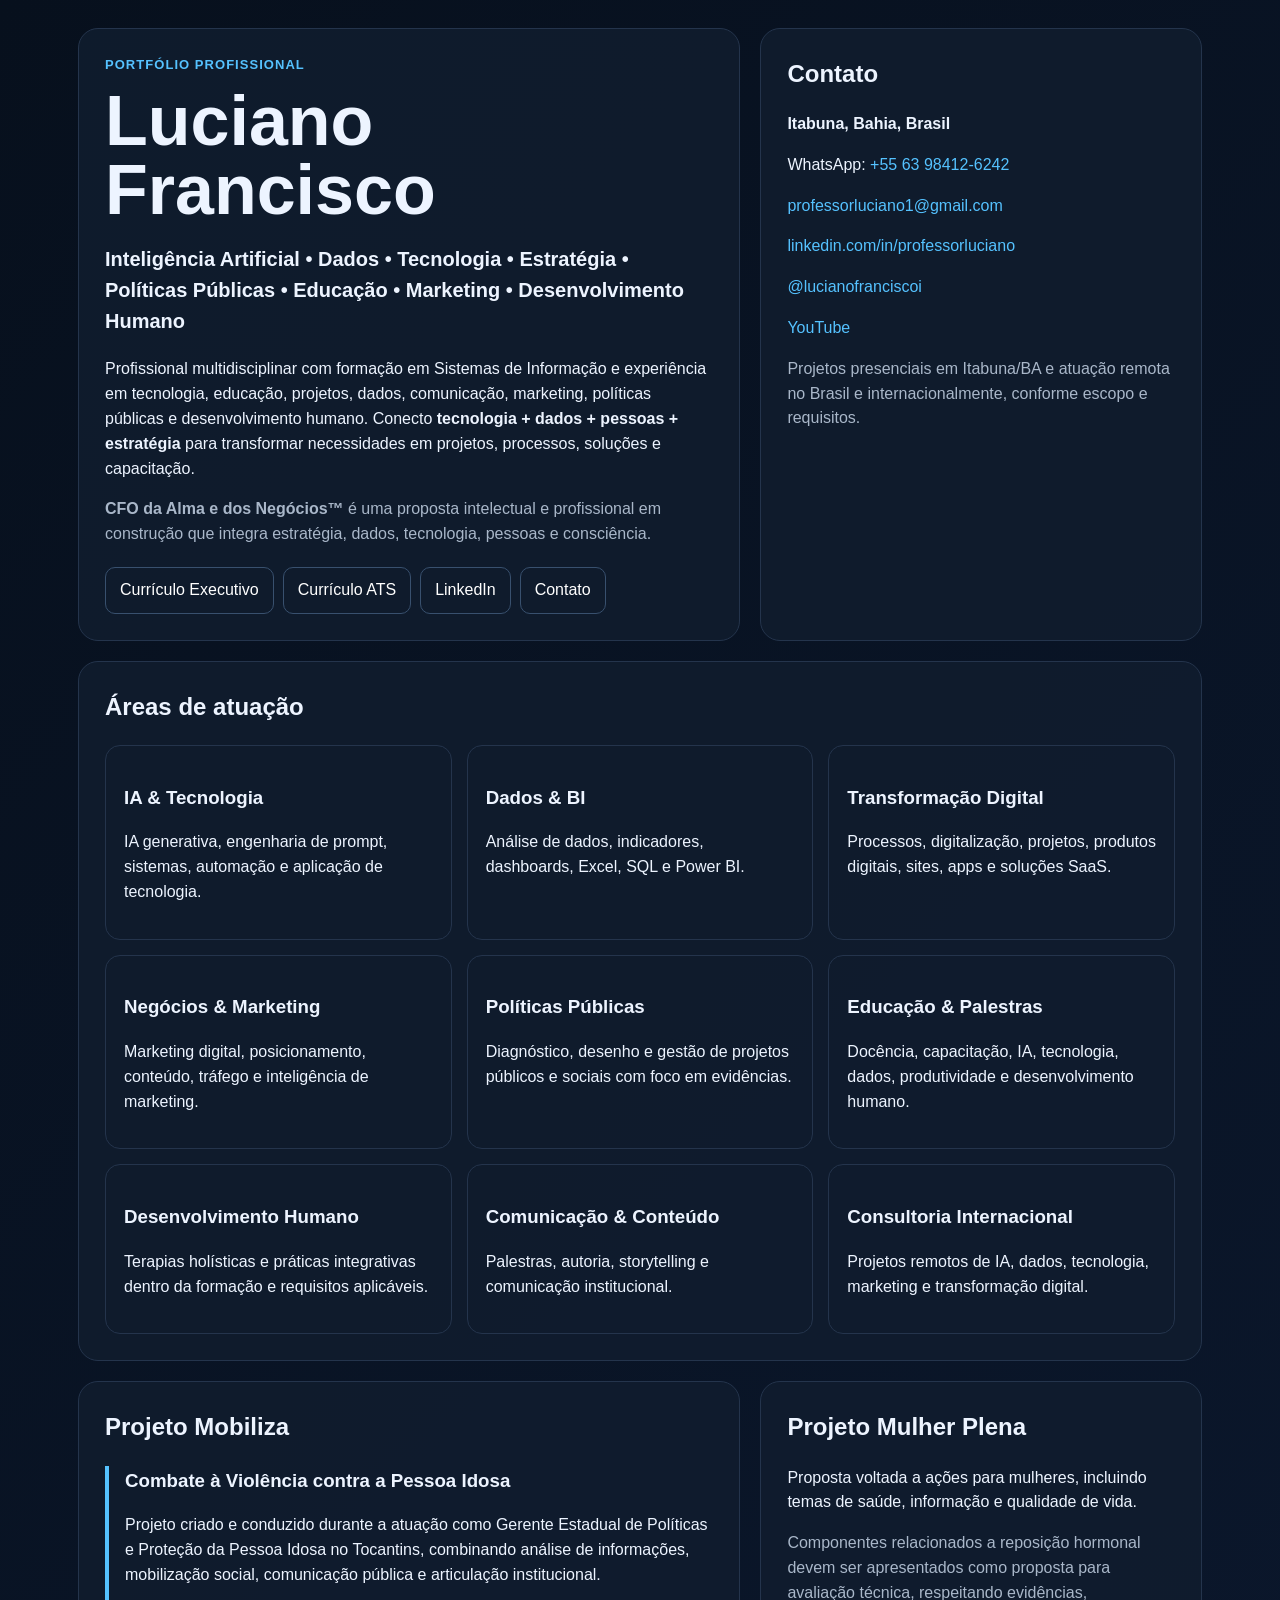
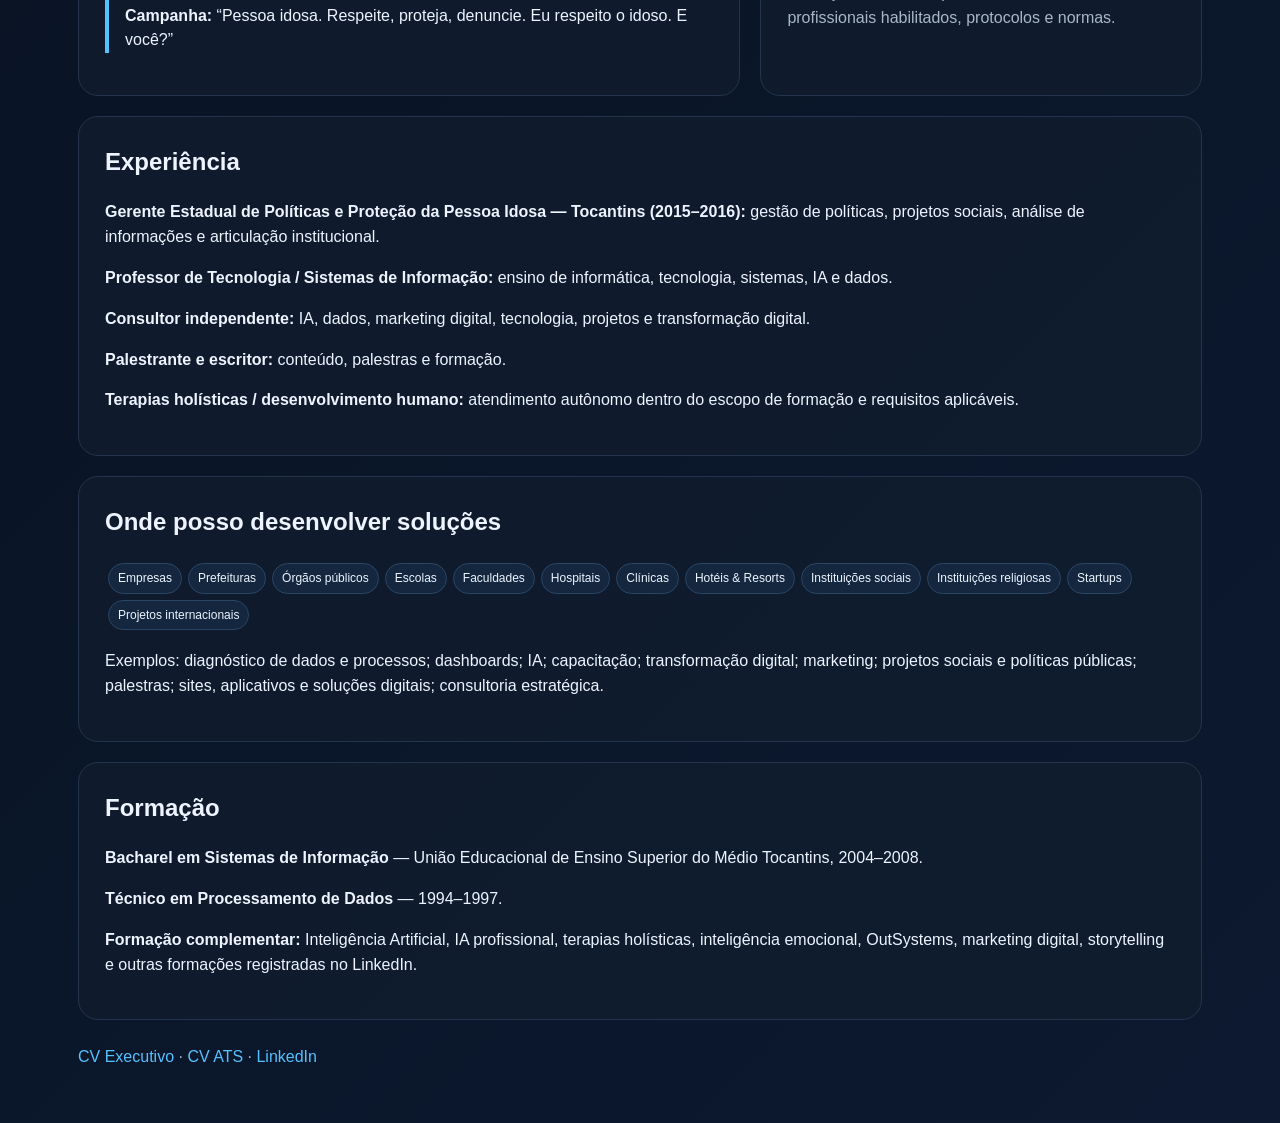
==== index.html @ f2f23444 "Add files via upload" ====
<!doctype html><html lang="pt-BR"><head><meta charset="utf-8"><meta name="viewport" content="width=device-width,initial-scale=1"><title>Luciano Francisco | Portfólio</title><meta name="description" content="Luciano Francisco — IA, Dados, Tecnologia, Transformação Digital, Políticas Públicas, Educação, Marketing e Desenvolvimento Humano."><style>:root{--bg:#08111f;--card:#101c2e;--text:#edf4ff;--muted:#a9b7c9;--line:#24344c;--accent:#55c2ff}*{box-sizing:border-box}body{margin:0;font-family:Arial,sans-serif;background:linear-gradient(135deg,#07101d,#0c1930);color:var(--text);line-height:1.55}.wrap{max-width:1180px;margin:auto;padding:28px}.hero,.cols{display:grid;grid-template-columns:1.2fr .8fr;gap:20px}.card{background:#101c2eee;border:1px solid var(--line);border-radius:20px;padding:26px}.kicker{color:var(--accent);font-weight:bold;text-transform:uppercase;letter-spacing:.08em;font-size:13px}h1{font-size:clamp(38px,6vw,70px);line-height:.98;margin:12px 0}h2{margin-top:0}.lead{font-size:20px}.muted{color:var(--muted)}a{color:var(--accent);text-decoration:none}.buttons{display:flex;flex-wrap:wrap;gap:9px;margin-top:20px}.btn{padding:10px 14px;border:1px solid #38506e;border-radius:10px;color:#fff}.grid{display:grid;grid-template-columns:repeat(3,1fr);gap:15px}.service{border:1px solid var(--line);border-radius:15px;padding:18px;min-height:145px}.tag{display:inline-block;padding:5px 9px;border-radius:99px;background:#14273f;border:1px solid #2b4564;font-size:12px;margin:3px}section{margin-top:20px}.project{border-left:4px solid var(--accent);padding-left:16px}footer{padding:25px 0;color:var(--muted)}@media(max-width:800px){.hero,.cols{grid-template-columns:1fr}.grid{grid-template-columns:1fr 1fr}}@media(max-width:520px){.grid{grid-template-columns:1fr}.wrap{padding:14px}}</style></head><body><div class="wrap"><div class="hero"><div class="card"><div class="kicker">Portfólio profissional</div><h1>Luciano Francisco</h1><p class="lead"><b>Inteligência Artificial • Dados • Tecnologia • Estratégia • Políticas Públicas • Educação • Marketing • Desenvolvimento Humano</b></p><p>Profissional multidisciplinar com formação em Sistemas de Informação e experiência em tecnologia, educação, projetos, dados, comunicação, marketing, políticas públicas e desenvolvimento humano. Conecto <b>tecnologia + dados + pessoas + estratégia</b> para transformar necessidades em projetos, processos, soluções e capacitação.</p><p class="muted"><b>CFO da Alma e dos Negócios™</b> é uma proposta intelectual e profissional em construção que integra estratégia, dados, tecnologia, pessoas e consciência.</p><div class="buttons"><a class="btn" href="../curriculo-executivo/">Currículo Executivo</a><a class="btn" href="../curriculo-ats/">Currículo ATS</a><a class="btn" href="https://www.linkedin.com/in/professorluciano/">LinkedIn</a><a class="btn" href="mailto:professorluciano1@gmail.com">Contato</a></div></div><div class="card"><h2>Contato</h2><p><b>Itabuna, Bahia, Brasil</b></p><p>WhatsApp: <a href="https://wa.me/5563984126242">+55 63 98412-6242</a></p><p><a href="mailto:professorluciano1@gmail.com">professorluciano1@gmail.com</a></p><p><a href="https://www.linkedin.com/in/professorluciano/">linkedin.com/in/professorluciano</a></p><p><a href="https://instagram.com/lucianofranciscoi">@lucianofranciscoi</a></p><p><a href="https://youtube.com/@LucianoFranciscoProfessor">YouTube</a></p><p class="muted">Projetos presenciais em Itabuna/BA e atuação remota no Brasil e internacionalmente, conforme escopo e requisitos.</p></div></div><section><div class="card"><h2>Áreas de atuação</h2><div class="grid"><div class="service"><h3>IA & Tecnologia</h3><p>IA generativa, engenharia de prompt, sistemas, automação e aplicação de tecnologia.</p></div><div class="service"><h3>Dados & BI</h3><p>Análise de dados, indicadores, dashboards, Excel, SQL e Power BI.</p></div><div class="service"><h3>Transformação Digital</h3><p>Processos, digitalização, projetos, produtos digitais, sites, apps e soluções SaaS.</p></div><div class="service"><h3>Negócios & Marketing</h3><p>Marketing digital, posicionamento, conteúdo, tráfego e inteligência de marketing.</p></div><div class="service"><h3>Políticas Públicas</h3><p>Diagnóstico, desenho e gestão de projetos públicos e sociais com foco em evidências.</p></div><div class="service"><h3>Educação & Palestras</h3><p>Docência, capacitação, IA, tecnologia, dados, produtividade e desenvolvimento humano.</p></div><div class="service"><h3>Desenvolvimento Humano</h3><p>Terapias holísticas e práticas integrativas dentro da formação e requisitos aplicáveis.</p></div><div class="service"><h3>Comunicação & Conteúdo</h3><p>Palestras, autoria, storytelling e comunicação institucional.</p></div><div class="service"><h3>Consultoria Internacional</h3><p>Projetos remotos de IA, dados, tecnologia, marketing e transformação digital.</p></div></div></div></section><section class="cols"><div class="card"><h2>Projeto Mobiliza</h2><div class="project"><h3>Combate à Violência contra a Pessoa Idosa</h3><p>Projeto criado e conduzido durante a atuação como Gerente Estadual de Políticas e Proteção da Pessoa Idosa no Tocantins, combinando análise de informações, mobilização social, comunicação pública e articulação institucional.</p><p><b>Campanha:</b> “Pessoa idosa. Respeite, proteja, denuncie. Eu respeito o idoso. E você?”</p></div></div><div class="card"><h2>Projeto Mulher Plena</h2><p>Proposta voltada a ações para mulheres, incluindo temas de saúde, informação e qualidade de vida.</p><p class="muted">Componentes relacionados a reposição hormonal devem ser apresentados como proposta para avaliação técnica, respeitando evidências, profissionais habilitados, protocolos e normas.</p></div></section><section><div class="card"><h2>Experiência</h2><p><b>Gerente Estadual de Políticas e Proteção da Pessoa Idosa — Tocantins (2015–2016):</b> gestão de políticas, projetos sociais, análise de informações e articulação institucional.</p><p><b>Professor de Tecnologia / Sistemas de Informação:</b> ensino de informática, tecnologia, sistemas, IA e dados.</p><p><b>Consultor independente:</b> IA, dados, marketing digital, tecnologia, projetos e transformação digital.</p><p><b>Palestrante e escritor:</b> conteúdo, palestras e formação.</p><p><b>Terapias holísticas / desenvolvimento humano:</b> atendimento autônomo dentro do escopo de formação e requisitos aplicáveis.</p></div></section><section><div class="card"><h2>Onde posso desenvolver soluções</h2><p><span class="tag">Empresas</span><span class="tag">Prefeituras</span><span class="tag">Órgãos públicos</span><span class="tag">Escolas</span><span class="tag">Faculdades</span><span class="tag">Hospitais</span><span class="tag">Clínicas</span><span class="tag">Hotéis & Resorts</span><span class="tag">Instituições sociais</span><span class="tag">Instituições religiosas</span><span class="tag">Startups</span><span class="tag">Projetos internacionais</span></p><p>Exemplos: diagnóstico de dados e processos; dashboards; IA; capacitação; transformação digital; marketing; projetos sociais e políticas públicas; palestras; sites, aplicativos e soluções digitais; consultoria estratégica.</p></div></section><section><div class="card"><h2>Formação</h2><p><b>Bacharel em Sistemas de Informação</b> — União Educacional de Ensino Superior do Médio Tocantins, 2004–2008.</p><p><b>Técnico em Processamento de Dados</b> — 1994–1997.</p><p><b>Formação complementar:</b> Inteligência Artificial, IA profissional, terapias holísticas, inteligência emocional, OutSystems, marketing digital, storytelling e outras formações registradas no LinkedIn.</p></div></section><footer><a href="../curriculo-executivo/">CV Executivo</a> · <a href="../curriculo-ats/">CV ATS</a> · <a href="https://www.linkedin.com/in/professorluciano/">LinkedIn</a></footer></div></body></html>
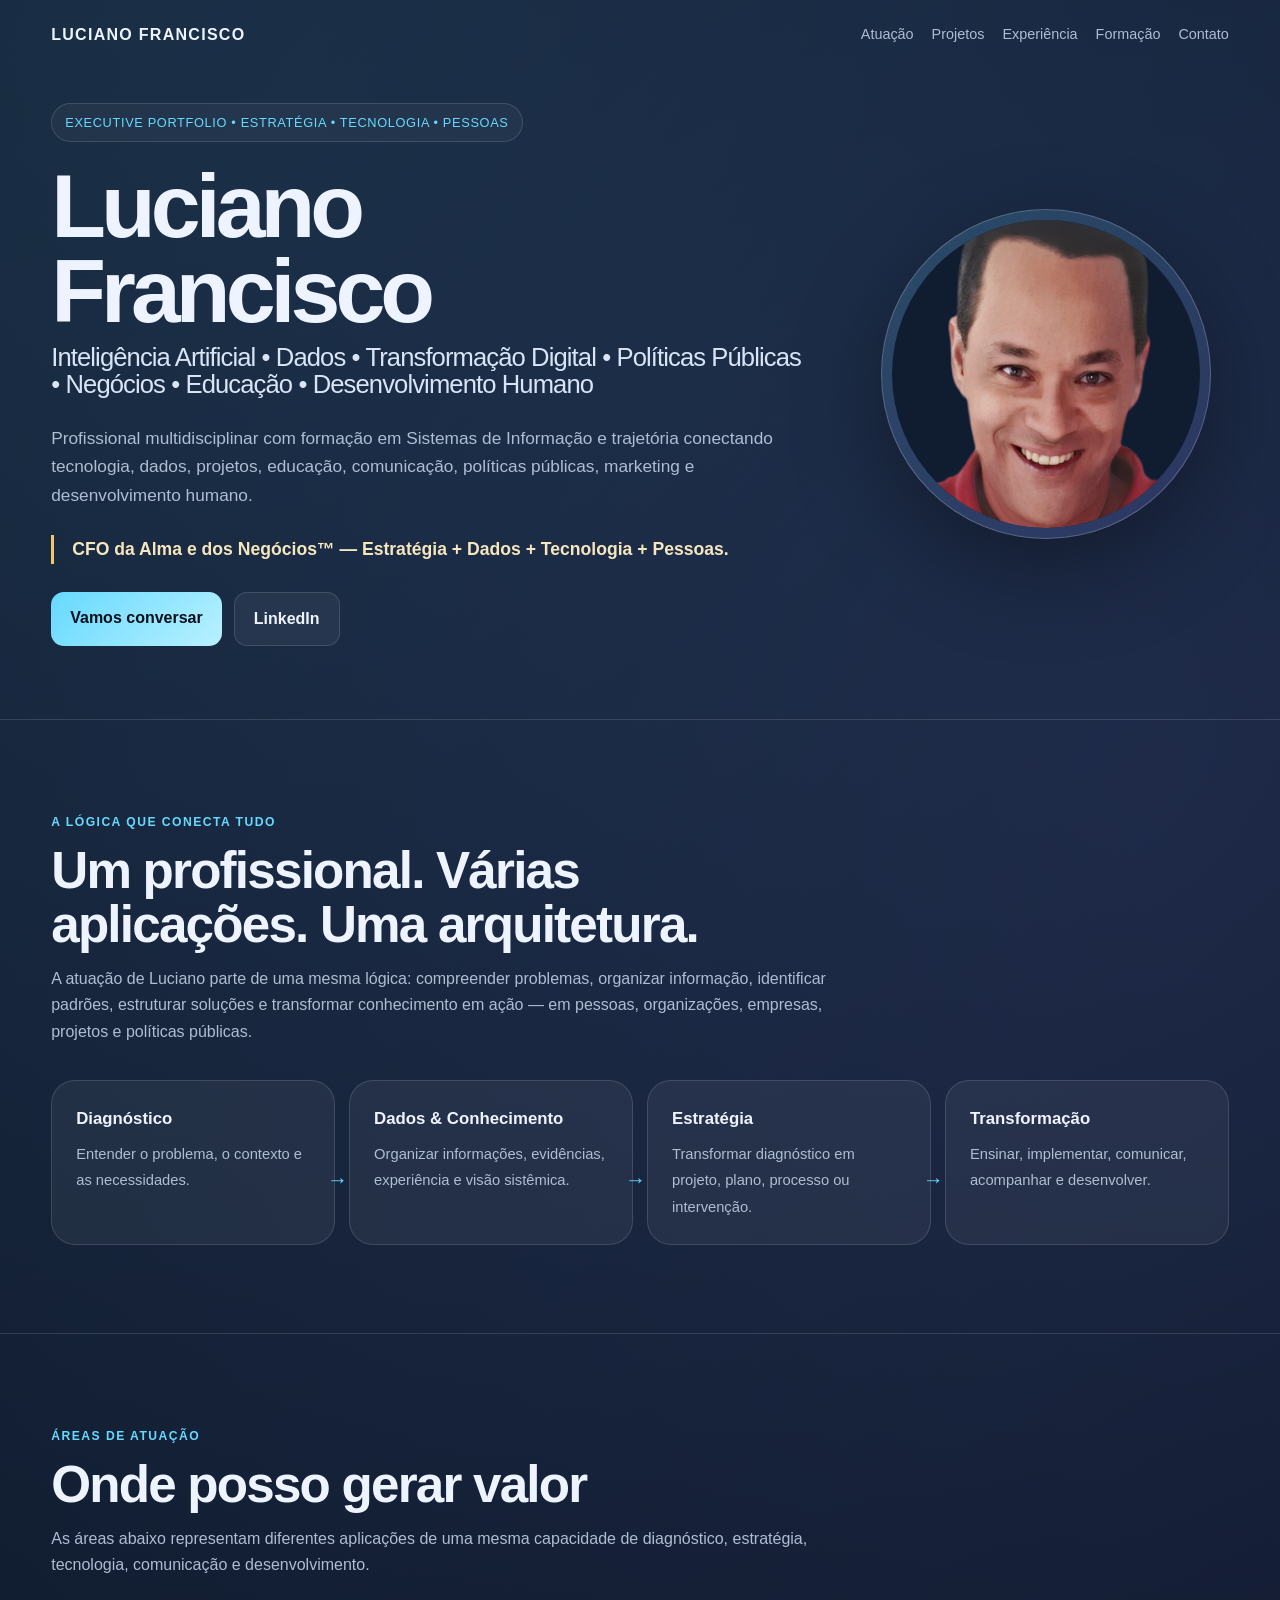
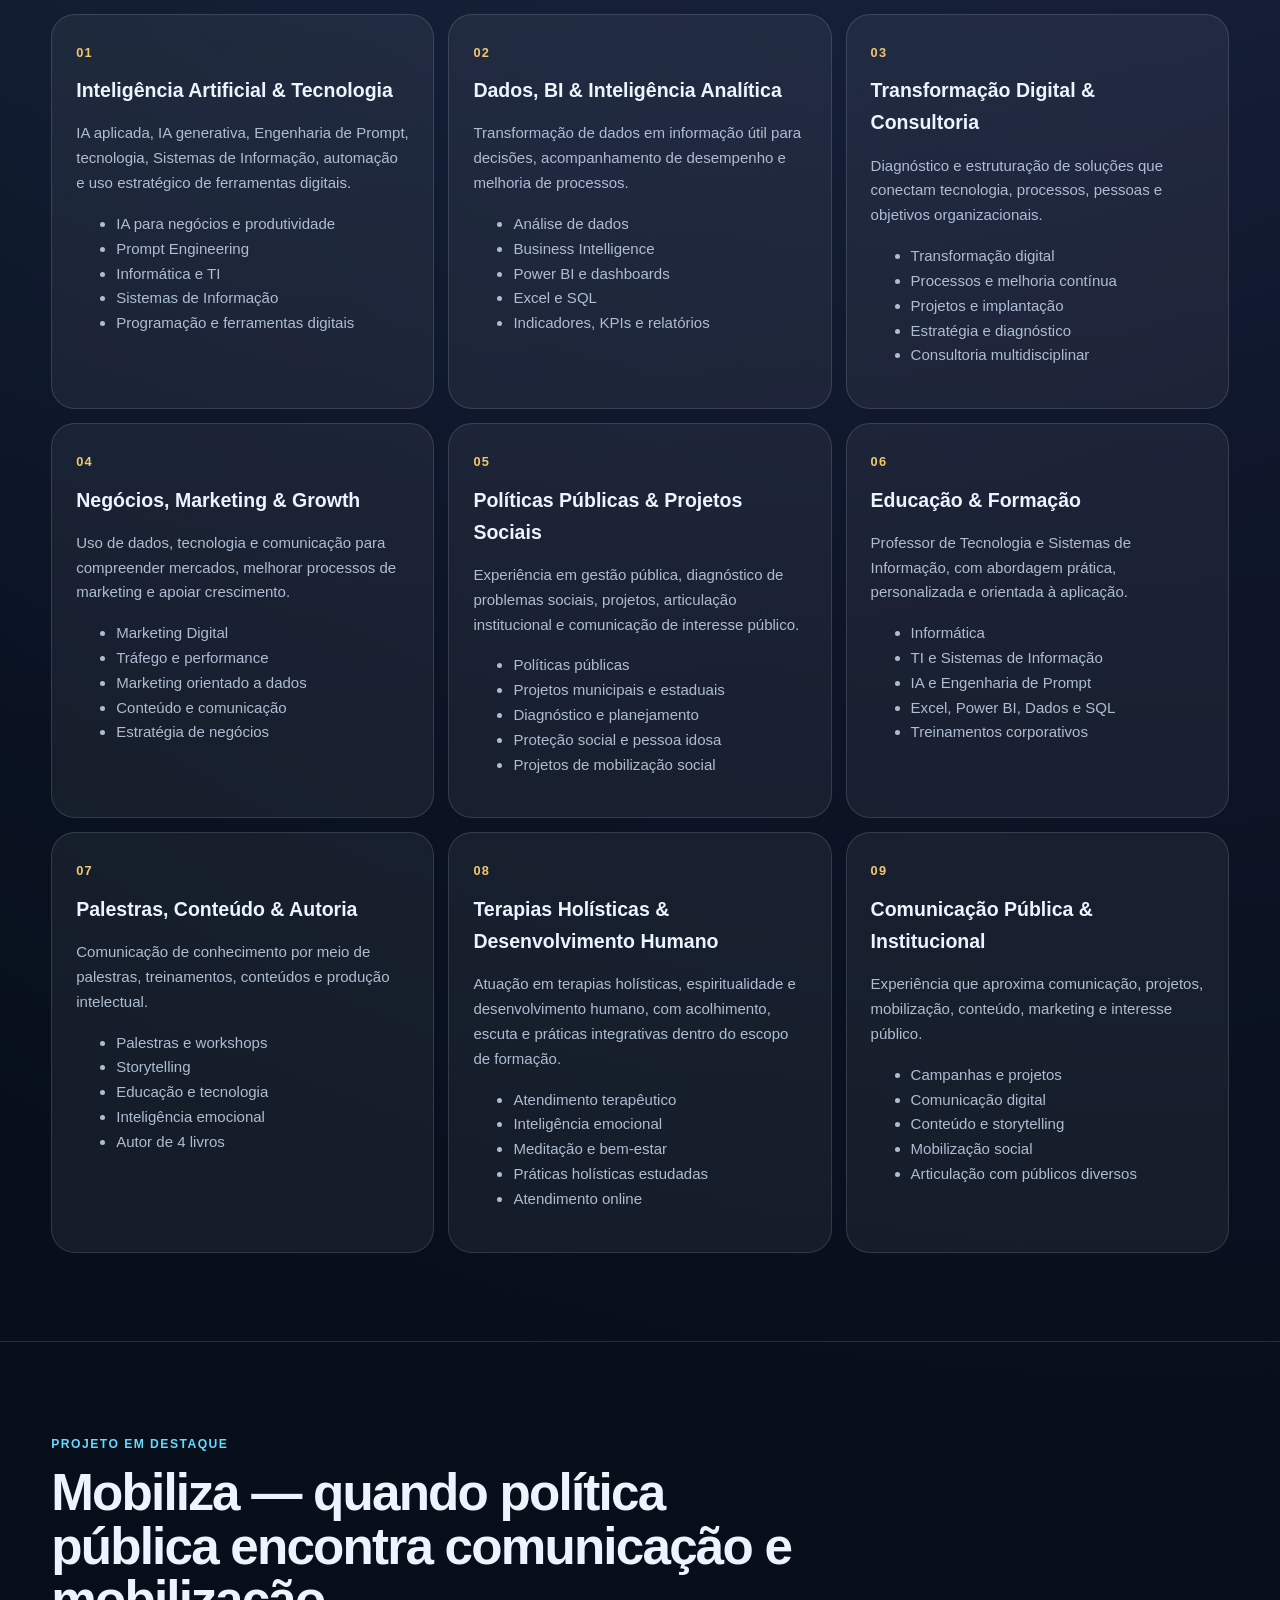
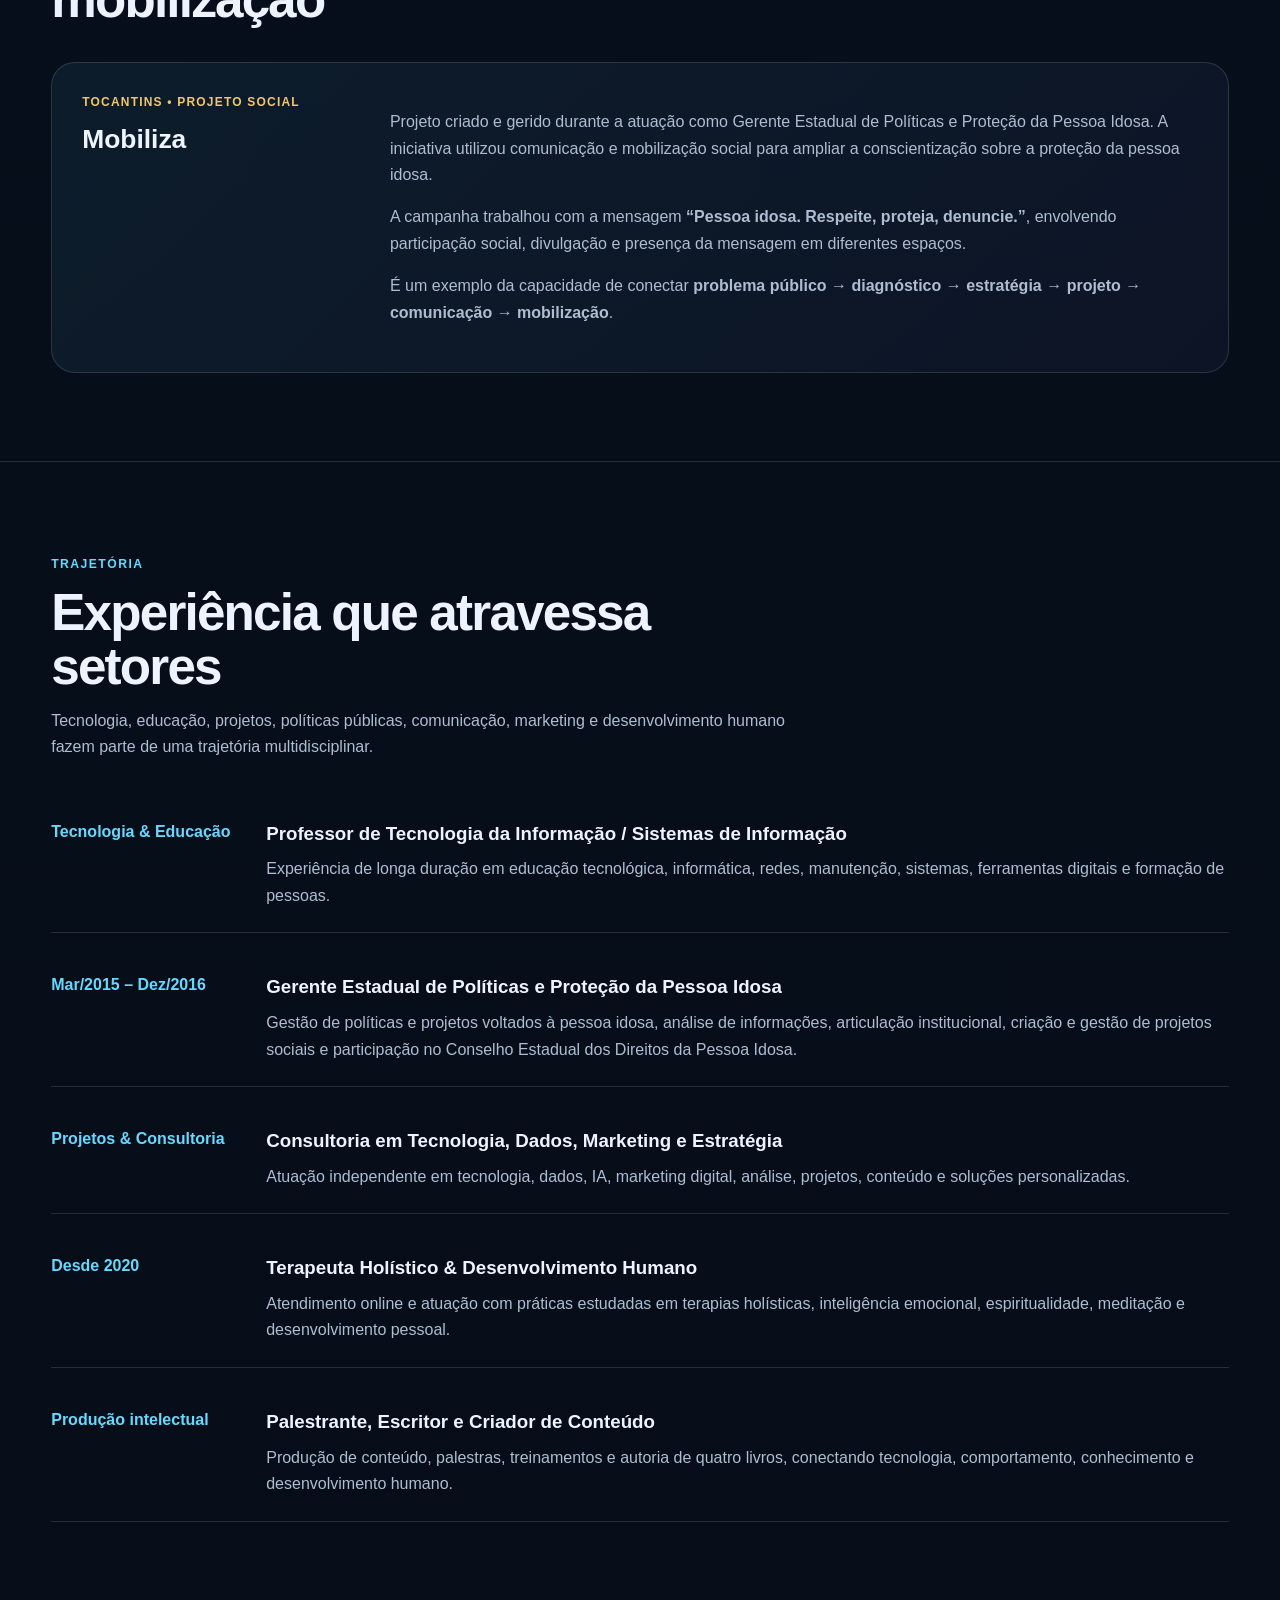
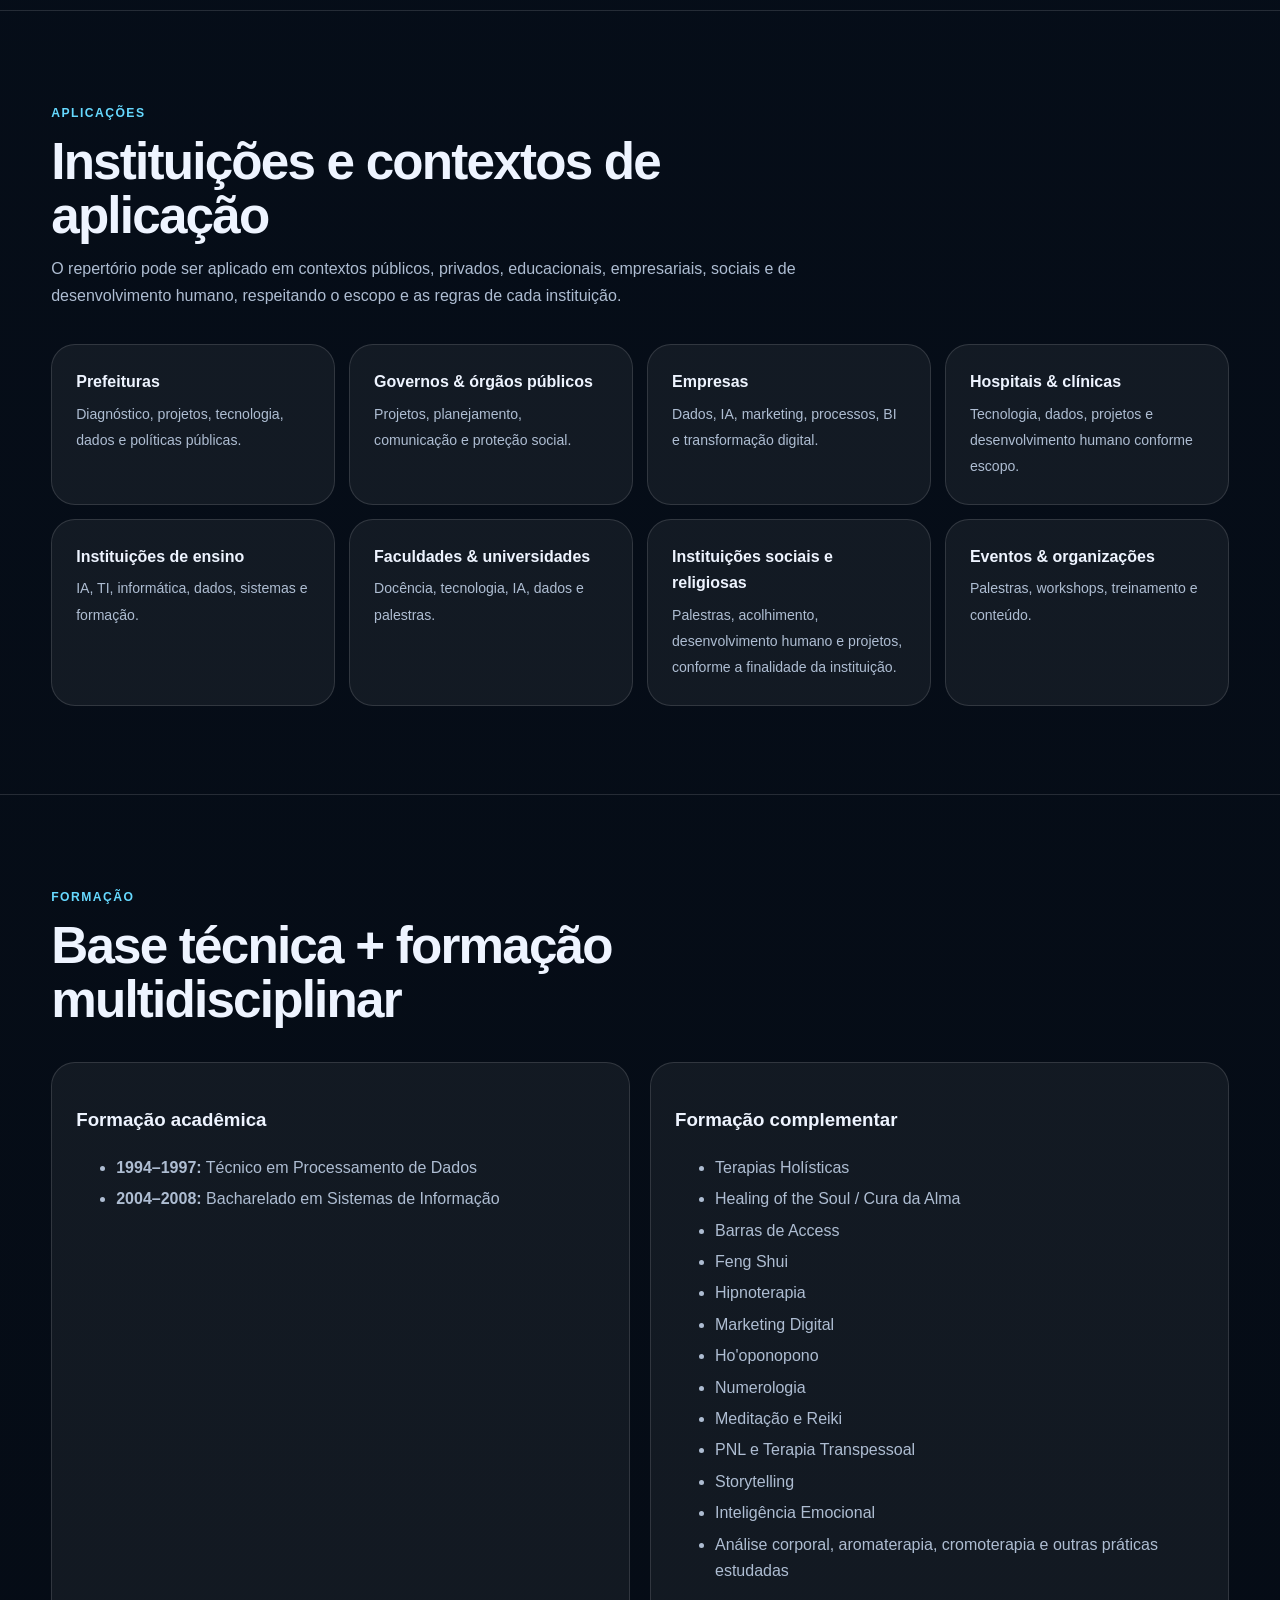
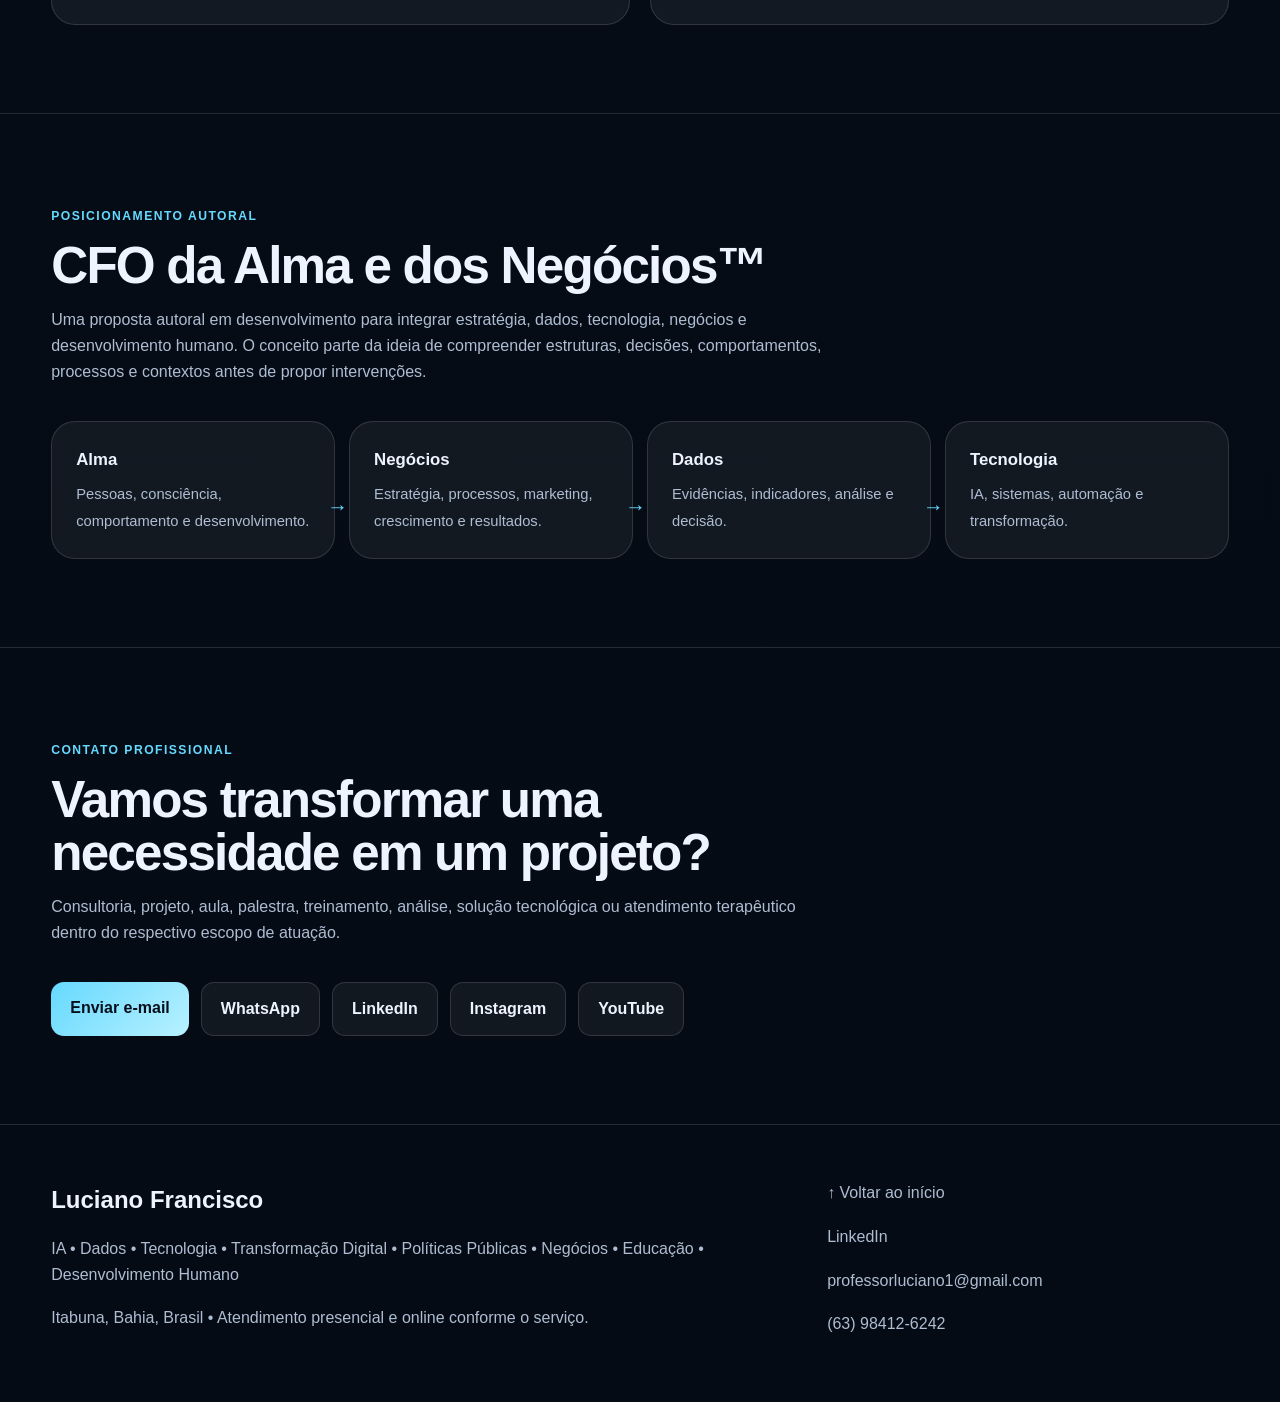
==== commit e35150b1: "Rename AAAindex.html to index.html" ====
--- a/index.html
+++ b/index.html
@@ -1 +1,87 @@
-<!doctype html><html lang="pt-BR"><head><meta charset="utf-8"><meta name="viewport" content="width=device-width,initial-scale=1"><title>Luciano Francisco | Portfólio</title><meta name="description" content="Luciano Francisco — IA, Dados, Tecnologia, Transformação Digital, Políticas Públicas, Educação, Marketing e Desenvolvimento Humano."><style>:root{--bg:#08111f;--card:#101c2e;--text:#edf4ff;--muted:#a9b7c9;--line:#24344c;--accent:#55c2ff}*{box-sizing:border-box}body{margin:0;font-family:Arial,sans-serif;background:linear-gradient(135deg,#07101d,#0c1930);color:var(--text);line-height:1.55}.wrap{max-width:1180px;margin:auto;padding:28px}.hero,.cols{display:grid;grid-template-columns:1.2fr .8fr;gap:20px}.card{background:#101c2eee;border:1px solid var(--line);border-radius:20px;padding:26px}.kicker{color:var(--accent);font-weight:bold;text-transform:uppercase;letter-spacing:.08em;font-size:13px}h1{font-size:clamp(38px,6vw,70px);line-height:.98;margin:12px 0}h2{margin-top:0}.lead{font-size:20px}.muted{color:var(--muted)}a{color:var(--accent);text-decoration:none}.buttons{display:flex;flex-wrap:wrap;gap:9px;margin-top:20px}.btn{padding:10px 14px;border:1px solid #38506e;border-radius:10px;color:#fff}.grid{display:grid;grid-template-columns:repeat(3,1fr);gap:15px}.service{border:1px solid var(--line);border-radius:15px;padding:18px;min-height:145px}.tag{display:inline-block;padding:5px 9px;border-radius:99px;background:#14273f;border:1px solid #2b4564;font-size:12px;margin:3px}section{margin-top:20px}.project{border-left:4px solid var(--accent);padding-left:16px}footer{padding:25px 0;color:var(--muted)}@media(max-width:800px){.hero,.cols{grid-template-columns:1fr}.grid{grid-template-columns:1fr 1fr}}@media(max-width:520px){.grid{grid-template-columns:1fr}.wrap{padding:14px}}</style></head><body><div class="wrap"><div class="hero"><div class="card"><div class="kicker">Portfólio profissional</div><h1>Luciano Francisco</h1><p class="lead"><b>Inteligência Artificial • Dados • Tecnologia • Estratégia • Políticas Públicas • Educação • Marketing • Desenvolvimento Humano</b></p><p>Profissional multidisciplinar com formação em Sistemas de Informação e experiência em tecnologia, educação, projetos, dados, comunicação, marketing, políticas públicas e desenvolvimento humano. Conecto <b>tecnologia + dados + pessoas + estratégia</b> para transformar necessidades em projetos, processos, soluções e capacitação.</p><p class="muted"><b>CFO da Alma e dos Negócios™</b> é uma proposta intelectual e profissional em construção que integra estratégia, dados, tecnologia, pessoas e consciência.</p><div class="buttons"><a class="btn" href="../curriculo-executivo/">Currículo Executivo</a><a class="btn" href="../curriculo-ats/">Currículo ATS</a><a class="btn" href="https://www.linkedin.com/in/professorluciano/">LinkedIn</a><a class="btn" href="mailto:professorluciano1@gmail.com">Contato</a></div></div><div class="card"><h2>Contato</h2><p><b>Itabuna, Bahia, Brasil</b></p><p>WhatsApp: <a href="https://wa.me/5563984126242">+55 63 98412-6242</a></p><p><a href="mailto:professorluciano1@gmail.com">professorluciano1@gmail.com</a></p><p><a href="https://www.linkedin.com/in/professorluciano/">linkedin.com/in/professorluciano</a></p><p><a href="https://instagram.com/lucianofranciscoi">@lucianofranciscoi</a></p><p><a href="https://youtube.com/@LucianoFranciscoProfessor">YouTube</a></p><p class="muted">Projetos presenciais em Itabuna/BA e atuação remota no Brasil e internacionalmente, conforme escopo e requisitos.</p></div></div><section><div class="card"><h2>Áreas de atuação</h2><div class="grid"><div class="service"><h3>IA & Tecnologia</h3><p>IA generativa, engenharia de prompt, sistemas, automação e aplicação de tecnologia.</p></div><div class="service"><h3>Dados & BI</h3><p>Análise de dados, indicadores, dashboards, Excel, SQL e Power BI.</p></div><div class="service"><h3>Transformação Digital</h3><p>Processos, digitalização, projetos, produtos digitais, sites, apps e soluções SaaS.</p></div><div class="service"><h3>Negócios & Marketing</h3><p>Marketing digital, posicionamento, conteúdo, tráfego e inteligência de marketing.</p></div><div class="service"><h3>Políticas Públicas</h3><p>Diagnóstico, desenho e gestão de projetos públicos e sociais com foco em evidências.</p></div><div class="service"><h3>Educação & Palestras</h3><p>Docência, capacitação, IA, tecnologia, dados, produtividade e desenvolvimento humano.</p></div><div class="service"><h3>Desenvolvimento Humano</h3><p>Terapias holísticas e práticas integrativas dentro da formação e requisitos aplicáveis.</p></div><div class="service"><h3>Comunicação & Conteúdo</h3><p>Palestras, autoria, storytelling e comunicação institucional.</p></div><div class="service"><h3>Consultoria Internacional</h3><p>Projetos remotos de IA, dados, tecnologia, marketing e transformação digital.</p></div></div></div></section><section class="cols"><div class="card"><h2>Projeto Mobiliza</h2><div class="project"><h3>Combate à Violência contra a Pessoa Idosa</h3><p>Projeto criado e conduzido durante a atuação como Gerente Estadual de Políticas e Proteção da Pessoa Idosa no Tocantins, combinando análise de informações, mobilização social, comunicação pública e articulação institucional.</p><p><b>Campanha:</b> “Pessoa idosa. Respeite, proteja, denuncie. Eu respeito o idoso. E você?”</p></div></div><div class="card"><h2>Projeto Mulher Plena</h2><p>Proposta voltada a ações para mulheres, incluindo temas de saúde, informação e qualidade de vida.</p><p class="muted">Componentes relacionados a reposição hormonal devem ser apresentados como proposta para avaliação técnica, respeitando evidências, profissionais habilitados, protocolos e normas.</p></div></section><section><div class="card"><h2>Experiência</h2><p><b>Gerente Estadual de Políticas e Proteção da Pessoa Idosa — Tocantins (2015–2016):</b> gestão de políticas, projetos sociais, análise de informações e articulação institucional.</p><p><b>Professor de Tecnologia / Sistemas de Informação:</b> ensino de informática, tecnologia, sistemas, IA e dados.</p><p><b>Consultor independente:</b> IA, dados, marketing digital, tecnologia, projetos e transformação digital.</p><p><b>Palestrante e escritor:</b> conteúdo, palestras e formação.</p><p><b>Terapias holísticas / desenvolvimento humano:</b> atendimento autônomo dentro do escopo de formação e requisitos aplicáveis.</p></div></section><section><div class="card"><h2>Onde posso desenvolver soluções</h2><p><span class="tag">Empresas</span><span class="tag">Prefeituras</span><span class="tag">Órgãos públicos</span><span class="tag">Escolas</span><span class="tag">Faculdades</span><span class="tag">Hospitais</span><span class="tag">Clínicas</span><span class="tag">Hotéis & Resorts</span><span class="tag">Instituições sociais</span><span class="tag">Instituições religiosas</span><span class="tag">Startups</span><span class="tag">Projetos internacionais</span></p><p>Exemplos: diagnóstico de dados e processos; dashboards; IA; capacitação; transformação digital; marketing; projetos sociais e políticas públicas; palestras; sites, aplicativos e soluções digitais; consultoria estratégica.</p></div></section><section><div class="card"><h2>Formação</h2><p><b>Bacharel em Sistemas de Informação</b> — União Educacional de Ensino Superior do Médio Tocantins, 2004–2008.</p><p><b>Técnico em Processamento de Dados</b> — 1994–1997.</p><p><b>Formação complementar:</b> Inteligência Artificial, IA profissional, terapias holísticas, inteligência emocional, OutSystems, marketing digital, storytelling e outras formações registradas no LinkedIn.</p></div></section><footer><a href="../curriculo-executivo/">CV Executivo</a> · <a href="../curriculo-ats/">CV ATS</a> · <a href="https://www.linkedin.com/in/professorluciano/">LinkedIn</a></footer></div></body></html>+<!DOCTYPE html>
+<html lang="pt-BR">
+<head>
+<meta charset="UTF-8">
+<meta name="viewport" content="width=device-width,initial-scale=1.0">
+<meta name="description" content="Luciano Francisco — IA, Dados, Transformação Digital, Políticas Públicas, Educação, Marketing, Desenvolvimento Humano, Palestras e Consultoria.">
+<title>Luciano Francisco | Estratégia • IA • Dados • Políticas Públicas</title>
+<style>
+:root{--bg:#07111f;--bg2:#0c192b;--card:rgba(255,255,255,.055);--line:rgba(255,255,255,.13);--text:#eef4ff;--muted:#aebdd2;--a:#66d9ff;--b:#8d7cff;--gold:#f2c66d;--max:1180px;--r:24px}
+*{box-sizing:border-box}html{scroll-behavior:smooth}body{margin:0;font-family:Inter,Segoe UI,Roboto,Arial,sans-serif;color:var(--text);background:radial-gradient(circle at 15% 0%,rgba(102,217,255,.12),transparent 30%),radial-gradient(circle at 90% 10%,rgba(141,124,255,.14),transparent 32%),linear-gradient(180deg,var(--bg),#050b14);line-height:1.65}a{color:inherit;text-decoration:none}.wrap{width:min(var(--max),92%);margin:auto}
+header{position:relative;overflow:hidden;min-height:720px;display:flex;align-items:center;border-bottom:1px solid var(--line)}
+nav{position:absolute;top:0;left:0;right:0;padding:22px 0;z-index:5}nav .wrap{display:flex;justify-content:space-between;align-items:center}.brand{font-weight:800;letter-spacing:.08em}.navlinks{display:flex;gap:18px;flex-wrap:wrap;color:var(--muted);font-size:.9rem}
+.hero{display:grid;grid-template-columns:1.35fr .65fr;gap:55px;align-items:center;padding:100px 0 70px}.eyebrow{display:inline-flex;padding:8px 13px;border:1px solid var(--line);border-radius:999px;color:var(--a);background:rgba(255,255,255,.035);font-size:.8rem;text-transform:uppercase;letter-spacing:.05em}
+h1{margin:22px 0 10px;font-size:clamp(3rem,7vw,6.2rem);line-height:.95;letter-spacing:-.055em}.hero h2{margin:0;font-size:clamp(1.15rem,2vw,1.65rem);color:#d9e5f6;font-weight:500}.hero p{color:var(--muted);font-size:1.08rem;max-width:800px;margin:26px 0}.quote{border-left:3px solid var(--gold);padding-left:18px;color:#f6e6be;font-size:1.1rem;font-weight:600}
+.portrait{display:flex;justify-content:center}.frame{width:min(330px,75vw);aspect-ratio:1;border-radius:50%;border:1px solid rgba(255,255,255,.2);padding:10px;background:linear-gradient(145deg,rgba(102,217,255,.18),rgba(141,124,255,.15));box-shadow:0 30px 90px rgba(0,0,0,.35)}.portrait img{width:100%;height:100%;object-fit:cover;border-radius:50%;display:block;background:#101d30}
+.cta{display:flex;gap:12px;flex-wrap:wrap;margin-top:28px}.btn{display:inline-block;padding:13px 19px;border-radius:13px;border:1px solid var(--line);background:rgba(255,255,255,.055);font-weight:700}.btn.primary{color:#06101c;background:linear-gradient(135deg,var(--a),#b8f1ff);border:0}
+section{padding:88px 0;border-bottom:1px solid var(--line)}.section-head{max-width:780px;margin-bottom:35px}.kicker{color:var(--a);text-transform:uppercase;letter-spacing:.12em;font-size:.76rem;font-weight:800}h2{font-size:clamp(2rem,4vw,3.2rem);line-height:1.05;letter-spacing:-.035em;margin:10px 0 14px}.section-head p{color:var(--muted);margin:0}
+.architecture,.grid{display:grid;grid-template-columns:repeat(4,1fr);gap:14px}.node,.card,.aud,.credential-box{padding:24px;border:1px solid var(--line);border-radius:var(--r);background:var(--card)}.node{position:relative}.node strong{display:block;font-size:1.05rem;margin-bottom:8px}.node span{color:var(--muted);font-size:.92rem}.node:after{content:"→";position:absolute;right:-14px;top:50%;color:var(--a);font-size:1.3rem}.node:last-child:after{display:none}
+.grid{grid-template-columns:repeat(3,1fr)}.card:hover{background:rgba(255,255,255,.08);transform:translateY(-3px)}.num{color:var(--gold);font-weight:900;font-size:.8rem;letter-spacing:.1em}.card h3{margin:9px 0 10px;font-size:1.22rem}.card p,.card li{color:var(--muted);font-size:.94rem}
+.case{display:grid;grid-template-columns:.35fr 1fr;gap:25px;padding:30px;border:1px solid var(--line);border-radius:var(--r);background:linear-gradient(135deg,rgba(102,217,255,.07),rgba(141,124,255,.055))}.case-label{color:var(--gold);font-weight:900;text-transform:uppercase;letter-spacing:.1em;font-size:.75rem}.case h3{font-size:1.65rem;margin:5px 0 10px}.case p{color:var(--muted)}
+.timeline{display:grid;gap:16px}.experience{display:grid;grid-template-columns:190px 1fr;gap:25px;padding:23px 0;border-bottom:1px solid var(--line)}.period{color:var(--a);font-weight:800}.experience h3{margin:0 0 7px}.experience p{color:var(--muted);margin:0}
+.audience{display:grid;grid-template-columns:repeat(4,1fr);gap:14px}.aud strong{display:block;margin-bottom:5px}.aud span{color:var(--muted);font-size:.88rem}.credentials{display:grid;grid-template-columns:1fr 1fr;gap:20px}.credential-box li{color:var(--muted);margin:5px 0}
+footer{padding:55px 0;color:var(--muted)}.footer-grid{display:grid;grid-template-columns:1.3fr .7fr;gap:30px}.footer-name{color:var(--text);font-size:1.5rem;font-weight:900}.links{display:grid;gap:8px}
+@media(max-width:900px){.hero{grid-template-columns:1fr;text-align:center}.hero p{margin-left:auto;margin-right:auto}.quote{text-align:left}.portrait{order:-1}.architecture,.grid{grid-template-columns:1fr 1fr}.audience{grid-template-columns:1fr 1fr}.credentials,.footer-grid{grid-template-columns:1fr}.navlinks{display:none}}
+@media(max-width:600px){section{padding:65px 0}.architecture,.grid,.audience{grid-template-columns:1fr}.node:after{display:none}.experience,.case{grid-template-columns:1fr}.hero{text-align:center}h1{font-size:3.35rem}}
+</style>
+</head>
+<body>
+
+<header id="inicio">
+<nav><div class="wrap"><div class="brand">LUCIANO FRANCISCO</div><div class="navlinks"><a href="#atuacao">Atuação</a><a href="#projetos">Projetos</a><a href="#experiencia">Experiência</a><a href="#formacao">Formação</a><a href="#contato">Contato</a></div></div></nav>
+<div class="wrap hero">
+<div>
+<span class="eyebrow">Executive Portfolio • Estratégia • Tecnologia • Pessoas</span>
+<h1>Luciano<br>Francisco</h1>
+<h2>Inteligência Artificial • Dados • Transformação Digital • Políticas Públicas • Negócios • Educação • Desenvolvimento Humano</h2>
+<p>Profissional multidisciplinar com formação em Sistemas de Informação e trajetória conectando tecnologia, dados, projetos, educação, comunicação, políticas públicas, marketing e desenvolvimento humano.</p>
+<div class="quote">CFO da Alma e dos Negócios™ — Estratégia + Dados + Tecnologia + Pessoas.</div>
+<div class="cta"><a class="btn primary" href="#contato">Vamos conversar</a><a class="btn" href="https://www.linkedin.com/in/professorluciano" target="_blank">LinkedIn</a></div>
+</div>
+<div class="portrait"><div class="frame"><img src="assets/images/avatar.png" alt="Luciano Francisco"></div></div>
+</div>
+</header>
+
+<main>
+<section><div class="wrap"><div class="section-head"><span class="kicker">A lógica que conecta tudo</span><h2>Um profissional. Várias aplicações. Uma arquitetura.</h2><p>A atuação de Luciano parte de uma mesma lógica: compreender problemas, organizar informação, identificar padrões, estruturar soluções e transformar conhecimento em ação — em pessoas, organizações, empresas, projetos e políticas públicas.</p></div>
+<div class="architecture"><div class="node"><strong>Diagnóstico</strong><span>Entender o problema, o contexto e as necessidades.</span></div><div class="node"><strong>Dados & Conhecimento</strong><span>Organizar informações, evidências, experiência e visão sistêmica.</span></div><div class="node"><strong>Estratégia</strong><span>Transformar diagnóstico em projeto, plano, processo ou intervenção.</span></div><div class="node"><strong>Transformação</strong><span>Ensinar, implementar, comunicar, acompanhar e desenvolver.</span></div></div></div></section>
+
+<section id="atuacao"><div class="wrap"><div class="section-head"><span class="kicker">Áreas de atuação</span><h2>Onde posso gerar valor</h2><p>As áreas abaixo representam diferentes aplicações de uma mesma capacidade de diagnóstico, estratégia, tecnologia, comunicação e desenvolvimento.</p></div>
+<div class="grid">
+<article class="card"><span class="num">01</span><h3>Inteligência Artificial & Tecnologia</h3><p>IA aplicada, IA generativa, Engenharia de Prompt, tecnologia, Sistemas de Informação, automação e uso estratégico de ferramentas digitais.</p><ul><li>IA para negócios e produtividade</li><li>Prompt Engineering</li><li>Informática e TI</li><li>Sistemas de Informação</li><li>Programação e ferramentas digitais</li></ul></article>
+<article class="card"><span class="num">02</span><h3>Dados, BI & Inteligência Analítica</h3><p>Transformação de dados em informação útil para decisões, acompanhamento de desempenho e melhoria de processos.</p><ul><li>Análise de dados</li><li>Business Intelligence</li><li>Power BI e dashboards</li><li>Excel e SQL</li><li>Indicadores, KPIs e relatórios</li></ul></article>
+<article class="card"><span class="num">03</span><h3>Transformação Digital & Consultoria</h3><p>Diagnóstico e estruturação de soluções que conectam tecnologia, processos, pessoas e objetivos organizacionais.</p><ul><li>Transformação digital</li><li>Processos e melhoria contínua</li><li>Projetos e implantação</li><li>Estratégia e diagnóstico</li><li>Consultoria multidisciplinar</li></ul></article>
+<article class="card"><span class="num">04</span><h3>Negócios, Marketing & Growth</h3><p>Uso de dados, tecnologia e comunicação para compreender mercados, melhorar processos de marketing e apoiar crescimento.</p><ul><li>Marketing Digital</li><li>Tráfego e performance</li><li>Marketing orientado a dados</li><li>Conteúdo e comunicação</li><li>Estratégia de negócios</li></ul></article>
+<article class="card"><span class="num">05</span><h3>Políticas Públicas & Projetos Sociais</h3><p>Experiência em gestão pública, diagnóstico de problemas sociais, projetos, articulação institucional e comunicação de interesse público.</p><ul><li>Políticas públicas</li><li>Projetos municipais e estaduais</li><li>Diagnóstico e planejamento</li><li>Proteção social e pessoa idosa</li><li>Projetos de mobilização social</li></ul></article>
+<article class="card"><span class="num">06</span><h3>Educação & Formação</h3><p>Professor de Tecnologia e Sistemas de Informação, com abordagem prática, personalizada e orientada à aplicação.</p><ul><li>Informática</li><li>TI e Sistemas de Informação</li><li>IA e Engenharia de Prompt</li><li>Excel, Power BI, Dados e SQL</li><li>Treinamentos corporativos</li></ul></article>
+<article class="card"><span class="num">07</span><h3>Palestras, Conteúdo & Autoria</h3><p>Comunicação de conhecimento por meio de palestras, treinamentos, conteúdos e produção intelectual.</p><ul><li>Palestras e workshops</li><li>Storytelling</li><li>Educação e tecnologia</li><li>Inteligência emocional</li><li>Autor de 4 livros</li></ul></article>
+<article class="card"><span class="num">08</span><h3>Terapias Holísticas & Desenvolvimento Humano</h3><p>Atuação em terapias holísticas, espiritualidade e desenvolvimento humano, com acolhimento, escuta e práticas integrativas dentro do escopo de formação.</p><ul><li>Atendimento terapêutico</li><li>Inteligência emocional</li><li>Meditação e bem-estar</li><li>Práticas holísticas estudadas</li><li>Atendimento online</li></ul></article>
+<article class="card"><span class="num">09</span><h3>Comunicação Pública & Institucional</h3><p>Experiência que aproxima comunicação, projetos, mobilização, conteúdo, marketing e interesse público.</p><ul><li>Campanhas e projetos</li><li>Comunicação digital</li><li>Conteúdo e storytelling</li><li>Mobilização social</li><li>Articulação com públicos diversos</li></ul></article>
+</div></div></section>
+
+<section id="projetos"><div class="wrap"><div class="section-head"><span class="kicker">Projeto em destaque</span><h2>Mobiliza — quando política pública encontra comunicação e mobilização</h2></div><div class="case"><div><div class="case-label">Tocantins • Projeto social</div><h3>Mobiliza</h3></div><div><p>Projeto criado e gerido durante a atuação como Gerente Estadual de Políticas e Proteção da Pessoa Idosa. A iniciativa utilizou comunicação e mobilização social para ampliar a conscientização sobre a proteção da pessoa idosa.</p><p>A campanha trabalhou com a mensagem <strong>“Pessoa idosa. Respeite, proteja, denuncie.”</strong>, envolvendo participação social, divulgação e presença da mensagem em diferentes espaços.</p><p>É um exemplo da capacidade de conectar <strong>problema público → diagnóstico → estratégia → projeto → comunicação → mobilização</strong>.</p></div></div></div></section>
+
+<section id="experiencia"><div class="wrap"><div class="section-head"><span class="kicker">Trajetória</span><h2>Experiência que atravessa setores</h2><p>Tecnologia, educação, projetos, políticas públicas, comunicação, marketing e desenvolvimento humano fazem parte de uma trajetória multidisciplinar.</p></div><div class="timeline">
+<div class="experience"><div class="period">Tecnologia & Educação</div><div><h3>Professor de Tecnologia da Informação / Sistemas de Informação</h3><p>Experiência de longa duração em educação tecnológica, informática, redes, manutenção, sistemas, ferramentas digitais e formação de pessoas.</p></div></div>
+<div class="experience"><div class="period">Mar/2015 – Dez/2016</div><div><h3>Gerente Estadual de Políticas e Proteção da Pessoa Idosa</h3><p>Gestão de políticas e projetos voltados à pessoa idosa, análise de informações, articulação institucional, criação e gestão de projetos sociais e participação no Conselho Estadual dos Direitos da Pessoa Idosa.</p></div></div>
+<div class="experience"><div class="period">Projetos & Consultoria</div><div><h3>Consultoria em Tecnologia, Dados, Marketing e Estratégia</h3><p>Atuação independente em tecnologia, dados, IA, marketing digital, análise, projetos, conteúdo e soluções personalizadas.</p></div></div>
+<div class="experience"><div class="period">Desde 2020</div><div><h3>Terapeuta Holístico & Desenvolvimento Humano</h3><p>Atendimento online e atuação com práticas estudadas em terapias holísticas, inteligência emocional, espiritualidade, meditação e desenvolvimento pessoal.</p></div></div>
+<div class="experience"><div class="period">Produção intelectual</div><div><h3>Palestrante, Escritor e Criador de Conteúdo</h3><p>Produção de conteúdo, palestras, treinamentos e autoria de quatro livros, conectando tecnologia, comportamento, conhecimento e desenvolvimento humano.</p></div></div>
+</div></div></section>
+
+<section><div class="wrap"><div class="section-head"><span class="kicker">Aplicações</span><h2>Instituições e contextos de aplicação</h2><p>O repertório pode ser aplicado em contextos públicos, privados, educacionais, empresariais, sociais e de desenvolvimento humano, respeitando o escopo e as regras de cada instituição.</p></div>
+<div class="audience"><div class="aud"><strong>Prefeituras</strong><span>Diagnóstico, projetos, tecnologia, dados e políticas públicas.</span></div><div class="aud"><strong>Governos & órgãos públicos</strong><span>Projetos, planejamento, comunicação e proteção social.</span></div><div class="aud"><strong>Empresas</strong><span>Dados, IA, marketing, processos, BI e transformação digital.</span></div><div class="aud"><strong>Hospitais & clínicas</strong><span>Tecnologia, dados, projetos e desenvolvimento humano conforme escopo.</span></div><div class="aud"><strong>Instituições de ensino</strong><span>IA, TI, informática, dados, sistemas e formação.</span></div><div class="aud"><strong>Faculdades & universidades</strong><span>Docência, tecnologia, IA, dados e palestras.</span></div><div class="aud"><strong>Instituições sociais e religiosas</strong><span>Palestras, acolhimento, desenvolvimento humano e projetos, conforme a finalidade da instituição.</span></div><div class="aud"><strong>Eventos & organizações</strong><span>Palestras, workshops, treinamento e conteúdo.</span></div></div></div></section>
+
+<section id="formacao"><div class="wrap"><div class="section-head"><span class="kicker">Formação</span><h2>Base técnica + formação multidisciplinar</h2></div><div class="credentials">
+<div class="credential-box"><h3>Formação acadêmica</h3><ul><li><strong>1994–1997:</strong> Técnico em Processamento de Dados</li><li><strong>2004–2008:</strong> Bacharelado em Sistemas de Informação</li></ul></div>
+<div class="credential-box"><h3>Formação complementar</h3><ul><li>Terapias Holísticas</li><li>Healing of the Soul / Cura da Alma</li><li>Barras de Access</li><li>Feng Shui</li><li>Hipnoterapia</li><li>Marketing Digital</li><li>Ho'oponopono</li><li>Numerologia</li><li>Meditação e Reiki</li><li>PNL e Terapia Transpessoal</li><li>Storytelling</li><li>Inteligência Emocional</li><li>Análise corporal, aromaterapia, cromoterapia e outras práticas estudadas</li></ul></div>
+</div></div></section>
+
+<section><div class="wrap"><div class="section-head"><span class="kicker">Posicionamento autoral</span><h2>CFO da Alma e dos Negócios™</h2><p>Uma proposta autoral em desenvolvimento para integrar estratégia, dados, tecnologia, negócios e desenvolvimento humano. O conceito parte da ideia de compreender estruturas, decisões, comportamentos, processos e contextos antes de propor intervenções.</p></div><div class="architecture"><div class="node"><strong>Alma</strong><span>Pessoas, consciência, comportamento e desenvolvimento.</span></div><div class="node"><strong>Negócios</strong><span>Estratégia, processos, marketing, crescimento e resultados.</span></div><div class="node"><strong>Dados</strong><span>Evidências, indicadores, análise e decisão.</span></div><div class="node"><strong>Tecnologia</strong><span>IA, sistemas, automação e transformação.</span></div></div></div></section>
+
+<section id="contato"><div class="wrap"><div class="section-head"><span class="kicker">Contato profissional</span><h2>Vamos transformar uma necessidade em um projeto?</h2><p>Consultoria, projeto, aula, palestra, treinamento, análise, solução tecnológica ou atendimento terapêutico dentro do respectivo escopo de atuação.</p></div><div class="cta"><a class="btn primary" href="mailto:professorluciano1@gmail.com">Enviar e-mail</a><a class="btn" href="https://wa.me/5563984126242" target="_blank">WhatsApp</a><a class="btn" href="https://www.linkedin.com/in/professorluciano" target="_blank">LinkedIn</a><a class="btn" href="https://www.instagram.com/lucianofranciscoi" target="_blank">Instagram</a><a class="btn" href="https://www.youtube.com/@LucianoFranciscoProfessor" target="_blank">YouTube</a></div></div></section>
+</main>
+
+<footer><div class="wrap footer-grid"><div><div class="footer-name">Luciano Francisco</div><p>IA • Dados • Tecnologia • Transformação Digital • Políticas Públicas • Negócios • Educação • Desenvolvimento Humano</p><p>Itabuna, Bahia, Brasil • Atendimento presencial e online conforme o serviço.</p></div><div class="links"><a href="#inicio">↑ Voltar ao início</a><a href="https://www.linkedin.com/in/professorluciano" target="_blank">LinkedIn</a><a href="mailto:professorluciano1@gmail.com">professorluciano1@gmail.com</a><a href="https://wa.me/5563984126242" target="_blank">(63) 98412-6242</a></div></div></footer>
+</body>
+</html>
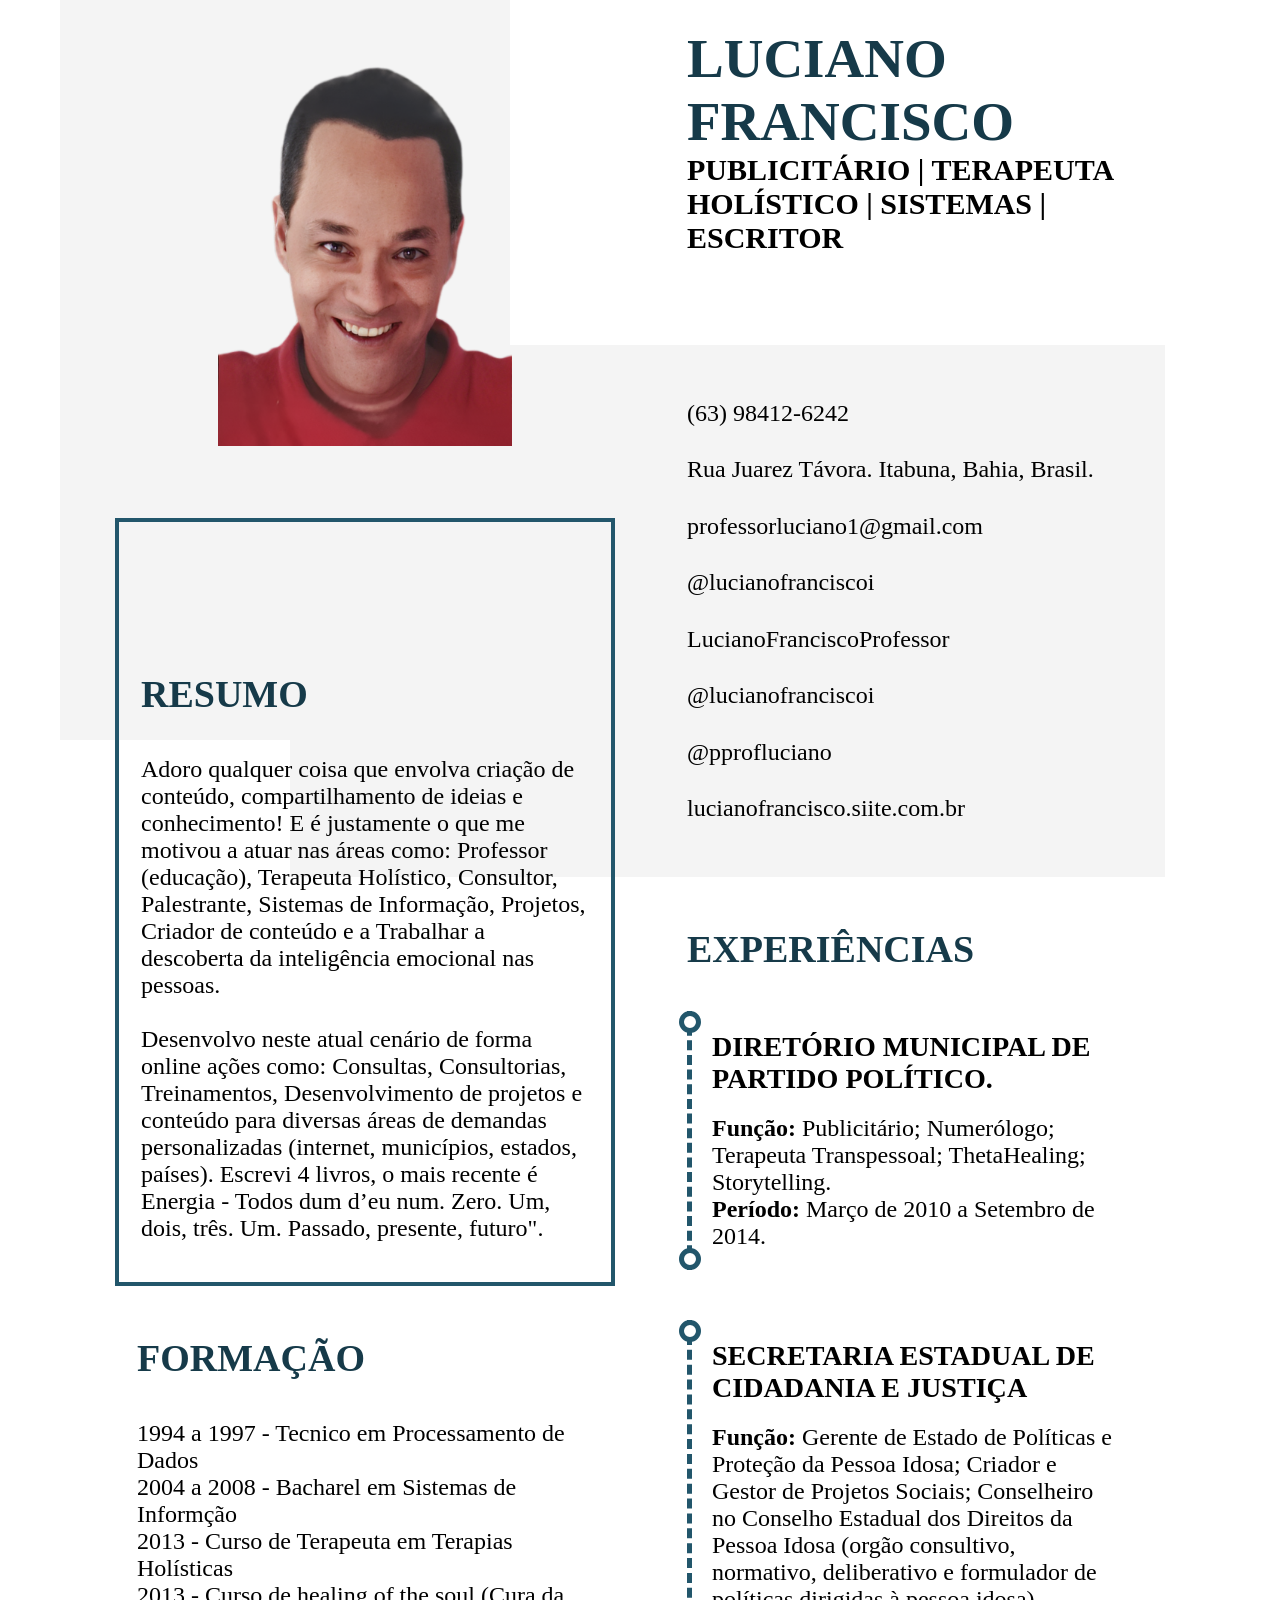
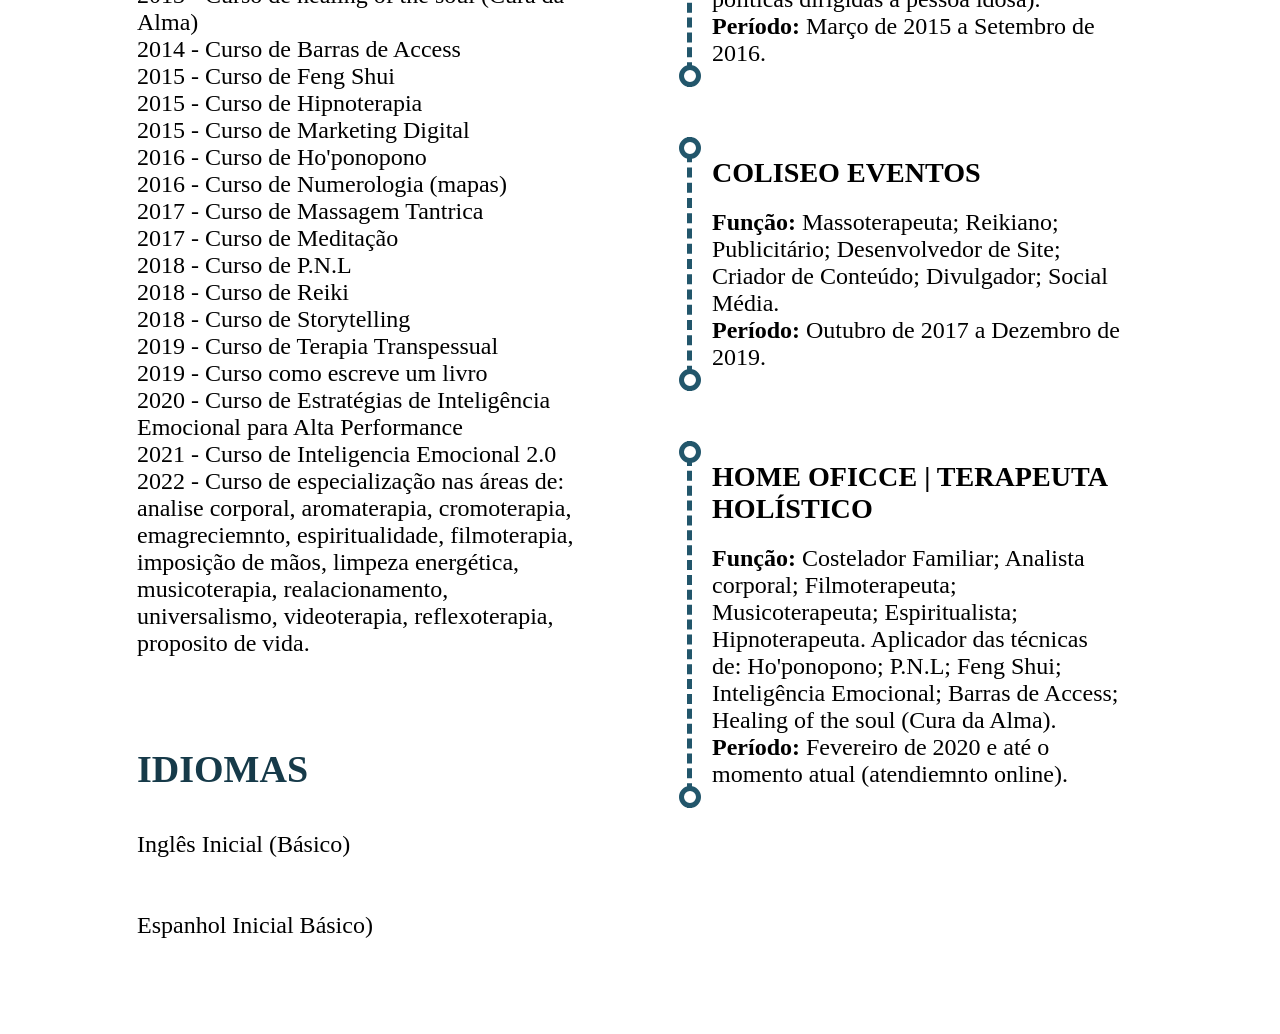
==== commit 83a34ba7: "Rename Tindex.html to index.html" ====
--- a/index.html
+++ b/index.html
@@ -1,87 +1,197 @@
 <!DOCTYPE html>
-<html lang="pt-BR">
-<head>
-<meta charset="UTF-8">
-<meta name="viewport" content="width=device-width,initial-scale=1.0">
-<meta name="description" content="Luciano Francisco — IA, Dados, Transformação Digital, Políticas Públicas, Educação, Marketing, Desenvolvimento Humano, Palestras e Consultoria.">
-<title>Luciano Francisco | Estratégia • IA • Dados • Políticas Públicas</title>
-<style>
-:root{--bg:#07111f;--bg2:#0c192b;--card:rgba(255,255,255,.055);--line:rgba(255,255,255,.13);--text:#eef4ff;--muted:#aebdd2;--a:#66d9ff;--b:#8d7cff;--gold:#f2c66d;--max:1180px;--r:24px}
-*{box-sizing:border-box}html{scroll-behavior:smooth}body{margin:0;font-family:Inter,Segoe UI,Roboto,Arial,sans-serif;color:var(--text);background:radial-gradient(circle at 15% 0%,rgba(102,217,255,.12),transparent 30%),radial-gradient(circle at 90% 10%,rgba(141,124,255,.14),transparent 32%),linear-gradient(180deg,var(--bg),#050b14);line-height:1.65}a{color:inherit;text-decoration:none}.wrap{width:min(var(--max),92%);margin:auto}
-header{position:relative;overflow:hidden;min-height:720px;display:flex;align-items:center;border-bottom:1px solid var(--line)}
-nav{position:absolute;top:0;left:0;right:0;padding:22px 0;z-index:5}nav .wrap{display:flex;justify-content:space-between;align-items:center}.brand{font-weight:800;letter-spacing:.08em}.navlinks{display:flex;gap:18px;flex-wrap:wrap;color:var(--muted);font-size:.9rem}
-.hero{display:grid;grid-template-columns:1.35fr .65fr;gap:55px;align-items:center;padding:100px 0 70px}.eyebrow{display:inline-flex;padding:8px 13px;border:1px solid var(--line);border-radius:999px;color:var(--a);background:rgba(255,255,255,.035);font-size:.8rem;text-transform:uppercase;letter-spacing:.05em}
-h1{margin:22px 0 10px;font-size:clamp(3rem,7vw,6.2rem);line-height:.95;letter-spacing:-.055em}.hero h2{margin:0;font-size:clamp(1.15rem,2vw,1.65rem);color:#d9e5f6;font-weight:500}.hero p{color:var(--muted);font-size:1.08rem;max-width:800px;margin:26px 0}.quote{border-left:3px solid var(--gold);padding-left:18px;color:#f6e6be;font-size:1.1rem;font-weight:600}
-.portrait{display:flex;justify-content:center}.frame{width:min(330px,75vw);aspect-ratio:1;border-radius:50%;border:1px solid rgba(255,255,255,.2);padding:10px;background:linear-gradient(145deg,rgba(102,217,255,.18),rgba(141,124,255,.15));box-shadow:0 30px 90px rgba(0,0,0,.35)}.portrait img{width:100%;height:100%;object-fit:cover;border-radius:50%;display:block;background:#101d30}
-.cta{display:flex;gap:12px;flex-wrap:wrap;margin-top:28px}.btn{display:inline-block;padding:13px 19px;border-radius:13px;border:1px solid var(--line);background:rgba(255,255,255,.055);font-weight:700}.btn.primary{color:#06101c;background:linear-gradient(135deg,var(--a),#b8f1ff);border:0}
-section{padding:88px 0;border-bottom:1px solid var(--line)}.section-head{max-width:780px;margin-bottom:35px}.kicker{color:var(--a);text-transform:uppercase;letter-spacing:.12em;font-size:.76rem;font-weight:800}h2{font-size:clamp(2rem,4vw,3.2rem);line-height:1.05;letter-spacing:-.035em;margin:10px 0 14px}.section-head p{color:var(--muted);margin:0}
-.architecture,.grid{display:grid;grid-template-columns:repeat(4,1fr);gap:14px}.node,.card,.aud,.credential-box{padding:24px;border:1px solid var(--line);border-radius:var(--r);background:var(--card)}.node{position:relative}.node strong{display:block;font-size:1.05rem;margin-bottom:8px}.node span{color:var(--muted);font-size:.92rem}.node:after{content:"→";position:absolute;right:-14px;top:50%;color:var(--a);font-size:1.3rem}.node:last-child:after{display:none}
-.grid{grid-template-columns:repeat(3,1fr)}.card:hover{background:rgba(255,255,255,.08);transform:translateY(-3px)}.num{color:var(--gold);font-weight:900;font-size:.8rem;letter-spacing:.1em}.card h3{margin:9px 0 10px;font-size:1.22rem}.card p,.card li{color:var(--muted);font-size:.94rem}
-.case{display:grid;grid-template-columns:.35fr 1fr;gap:25px;padding:30px;border:1px solid var(--line);border-radius:var(--r);background:linear-gradient(135deg,rgba(102,217,255,.07),rgba(141,124,255,.055))}.case-label{color:var(--gold);font-weight:900;text-transform:uppercase;letter-spacing:.1em;font-size:.75rem}.case h3{font-size:1.65rem;margin:5px 0 10px}.case p{color:var(--muted)}
-.timeline{display:grid;gap:16px}.experience{display:grid;grid-template-columns:190px 1fr;gap:25px;padding:23px 0;border-bottom:1px solid var(--line)}.period{color:var(--a);font-weight:800}.experience h3{margin:0 0 7px}.experience p{color:var(--muted);margin:0}
-.audience{display:grid;grid-template-columns:repeat(4,1fr);gap:14px}.aud strong{display:block;margin-bottom:5px}.aud span{color:var(--muted);font-size:.88rem}.credentials{display:grid;grid-template-columns:1fr 1fr;gap:20px}.credential-box li{color:var(--muted);margin:5px 0}
-footer{padding:55px 0;color:var(--muted)}.footer-grid{display:grid;grid-template-columns:1.3fr .7fr;gap:30px}.footer-name{color:var(--text);font-size:1.5rem;font-weight:900}.links{display:grid;gap:8px}
-@media(max-width:900px){.hero{grid-template-columns:1fr;text-align:center}.hero p{margin-left:auto;margin-right:auto}.quote{text-align:left}.portrait{order:-1}.architecture,.grid{grid-template-columns:1fr 1fr}.audience{grid-template-columns:1fr 1fr}.credentials,.footer-grid{grid-template-columns:1fr}.navlinks{display:none}}
-@media(max-width:600px){section{padding:65px 0}.architecture,.grid,.audience{grid-template-columns:1fr}.node:after{display:none}.experience,.case{grid-template-columns:1fr}.hero{text-align:center}h1{font-size:3.35rem}}
-</style>
-</head>
-<body>
+<html lang="pt-br">
+  <head>
+    <meta charset="UTF-8" />
+    <meta http-equiv="X-UA-Compatible" content="IE=edge" />
+    <meta name="viewport" content="width=device-width, initial-scale=1.0" />
+    <title> Luciano Francisco - Publicitário | Terapeuta Holístico | Sistema | Escritor </title>
+    <link rel="stylesheet" href="assets/styles/modelo1.css" />
+  </head>
+  <body>
+    <div class="pagina">
+      <div class="titulo">
+        <h1>Luciano Francisco</h1>
+        <h5>Publicitário | Terapeuta Holístico | Sistemas | Escritor</h5>
+      </div>
 
-<header id="inicio">
-<nav><div class="wrap"><div class="brand">LUCIANO FRANCISCO</div><div class="navlinks"><a href="#atuacao">Atuação</a><a href="#projetos">Projetos</a><a href="#experiencia">Experiência</a><a href="#formacao">Formação</a><a href="#contato">Contato</a></div></div></nav>
-<div class="wrap hero">
-<div>
-<span class="eyebrow">Executive Portfolio • Estratégia • Tecnologia • Pessoas</span>
-<h1>Luciano<br>Francisco</h1>
-<h2>Inteligência Artificial • Dados • Transformação Digital • Políticas Públicas • Negócios • Educação • Desenvolvimento Humano</h2>
-<p>Profissional multidisciplinar com formação em Sistemas de Informação e trajetória conectando tecnologia, dados, projetos, educação, comunicação, políticas públicas, marketing e desenvolvimento humano.</p>
-<div class="quote">CFO da Alma e dos Negócios™ — Estratégia + Dados + Tecnologia + Pessoas.</div>
-<div class="cta"><a class="btn primary" href="#contato">Vamos conversar</a><a class="btn" href="https://www.linkedin.com/in/professorluciano" target="_blank">LinkedIn</a></div>
-</div>
-<div class="portrait"><div class="frame"><img src="assets/images/avatar.png" alt="Luciano Francisco"></div></div>
-</div>
-</header>
+      <div class="foto">
+        <img src="assets/images/avatar.png" alt="" />
+      </div>
 
-<main>
-<section><div class="wrap"><div class="section-head"><span class="kicker">A lógica que conecta tudo</span><h2>Um profissional. Várias aplicações. Uma arquitetura.</h2><p>A atuação de Luciano parte de uma mesma lógica: compreender problemas, organizar informação, identificar padrões, estruturar soluções e transformar conhecimento em ação — em pessoas, organizações, empresas, projetos e políticas públicas.</p></div>
-<div class="architecture"><div class="node"><strong>Diagnóstico</strong><span>Entender o problema, o contexto e as necessidades.</span></div><div class="node"><strong>Dados & Conhecimento</strong><span>Organizar informações, evidências, experiência e visão sistêmica.</span></div><div class="node"><strong>Estratégia</strong><span>Transformar diagnóstico em projeto, plano, processo ou intervenção.</span></div><div class="node"><strong>Transformação</strong><span>Ensinar, implementar, comunicar, acompanhar e desenvolver.</span></div></div></div></section>
+      <div class="resumo">
+        <h2>Resumo</h2>
+        <span>
+          Adoro qualquer coisa que envolva criação de conteúdo, compartilhamento
+          de ideias e conhecimento! E é justamente o que me motivou a atuar nas
+          áreas como: Professor (educação), Terapeuta Holístico, Consultor,
+          Palestrante, Sistemas de Informação, Projetos, Criador de conteúdo e a Trabalhar a descoberta da
+          inteligência emocional nas pessoas.
+          <br />
+          <br />
+          Desenvolvo neste atual cenário de forma online ações como: Consultas, Consultorias, Treinamentos, Desenvolvimento de projetos e conteúdo para diversas
+          áreas de demandas personalizadas (internet, municípios, estados, países). Escrevi 4 livros, o mais recente é
+          Energia - Todos dum d’eu num. Zero. Um, dois, três. Um. Passado, presente, futuro".
+        </span>
+      </div>
 
-<section id="atuacao"><div class="wrap"><div class="section-head"><span class="kicker">Áreas de atuação</span><h2>Onde posso gerar valor</h2><p>As áreas abaixo representam diferentes aplicações de uma mesma capacidade de diagnóstico, estratégia, tecnologia, comunicação e desenvolvimento.</p></div>
-<div class="grid">
-<article class="card"><span class="num">01</span><h3>Inteligência Artificial & Tecnologia</h3><p>IA aplicada, IA generativa, Engenharia de Prompt, tecnologia, Sistemas de Informação, automação e uso estratégico de ferramentas digitais.</p><ul><li>IA para negócios e produtividade</li><li>Prompt Engineering</li><li>Informática e TI</li><li>Sistemas de Informação</li><li>Programação e ferramentas digitais</li></ul></article>
-<article class="card"><span class="num">02</span><h3>Dados, BI & Inteligência Analítica</h3><p>Transformação de dados em informação útil para decisões, acompanhamento de desempenho e melhoria de processos.</p><ul><li>Análise de dados</li><li>Business Intelligence</li><li>Power BI e dashboards</li><li>Excel e SQL</li><li>Indicadores, KPIs e relatórios</li></ul></article>
-<article class="card"><span class="num">03</span><h3>Transformação Digital & Consultoria</h3><p>Diagnóstico e estruturação de soluções que conectam tecnologia, processos, pessoas e objetivos organizacionais.</p><ul><li>Transformação digital</li><li>Processos e melhoria contínua</li><li>Projetos e implantação</li><li>Estratégia e diagnóstico</li><li>Consultoria multidisciplinar</li></ul></article>
-<article class="card"><span class="num">04</span><h3>Negócios, Marketing & Growth</h3><p>Uso de dados, tecnologia e comunicação para compreender mercados, melhorar processos de marketing e apoiar crescimento.</p><ul><li>Marketing Digital</li><li>Tráfego e performance</li><li>Marketing orientado a dados</li><li>Conteúdo e comunicação</li><li>Estratégia de negócios</li></ul></article>
-<article class="card"><span class="num">05</span><h3>Políticas Públicas & Projetos Sociais</h3><p>Experiência em gestão pública, diagnóstico de problemas sociais, projetos, articulação institucional e comunicação de interesse público.</p><ul><li>Políticas públicas</li><li>Projetos municipais e estaduais</li><li>Diagnóstico e planejamento</li><li>Proteção social e pessoa idosa</li><li>Projetos de mobilização social</li></ul></article>
-<article class="card"><span class="num">06</span><h3>Educação & Formação</h3><p>Professor de Tecnologia e Sistemas de Informação, com abordagem prática, personalizada e orientada à aplicação.</p><ul><li>Informática</li><li>TI e Sistemas de Informação</li><li>IA e Engenharia de Prompt</li><li>Excel, Power BI, Dados e SQL</li><li>Treinamentos corporativos</li></ul></article>
-<article class="card"><span class="num">07</span><h3>Palestras, Conteúdo & Autoria</h3><p>Comunicação de conhecimento por meio de palestras, treinamentos, conteúdos e produção intelectual.</p><ul><li>Palestras e workshops</li><li>Storytelling</li><li>Educação e tecnologia</li><li>Inteligência emocional</li><li>Autor de 4 livros</li></ul></article>
-<article class="card"><span class="num">08</span><h3>Terapias Holísticas & Desenvolvimento Humano</h3><p>Atuação em terapias holísticas, espiritualidade e desenvolvimento humano, com acolhimento, escuta e práticas integrativas dentro do escopo de formação.</p><ul><li>Atendimento terapêutico</li><li>Inteligência emocional</li><li>Meditação e bem-estar</li><li>Práticas holísticas estudadas</li><li>Atendimento online</li></ul></article>
-<article class="card"><span class="num">09</span><h3>Comunicação Pública & Institucional</h3><p>Experiência que aproxima comunicação, projetos, mobilização, conteúdo, marketing e interesse público.</p><ul><li>Campanhas e projetos</li><li>Comunicação digital</li><li>Conteúdo e storytelling</li><li>Mobilização social</li><li>Articulação com públicos diversos</li></ul></article>
-</div></div></section>
+      <div class="contato">
+        <ul>
+          <li>
+            <img src="assets/images/icon_whatsapp.png" alt="" />
+            (63) 98412-6242
+          </li>
 
-<section id="projetos"><div class="wrap"><div class="section-head"><span class="kicker">Projeto em destaque</span><h2>Mobiliza — quando política pública encontra comunicação e mobilização</h2></div><div class="case"><div><div class="case-label">Tocantins • Projeto social</div><h3>Mobiliza</h3></div><div><p>Projeto criado e gerido durante a atuação como Gerente Estadual de Políticas e Proteção da Pessoa Idosa. A iniciativa utilizou comunicação e mobilização social para ampliar a conscientização sobre a proteção da pessoa idosa.</p><p>A campanha trabalhou com a mensagem <strong>“Pessoa idosa. Respeite, proteja, denuncie.”</strong>, envolvendo participação social, divulgação e presença da mensagem em diferentes espaços.</p><p>É um exemplo da capacidade de conectar <strong>problema público → diagnóstico → estratégia → projeto → comunicação → mobilização</strong>.</p></div></div></div></section>
+          <li>
+            <img src="assets/images/icon_location.png" alt="" />
+            Rua Juarez Távora. Itabuna, Bahia, Brasil.
+          </li>
 
-<section id="experiencia"><div class="wrap"><div class="section-head"><span class="kicker">Trajetória</span><h2>Experiência que atravessa setores</h2><p>Tecnologia, educação, projetos, políticas públicas, comunicação, marketing e desenvolvimento humano fazem parte de uma trajetória multidisciplinar.</p></div><div class="timeline">
-<div class="experience"><div class="period">Tecnologia & Educação</div><div><h3>Professor de Tecnologia da Informação / Sistemas de Informação</h3><p>Experiência de longa duração em educação tecnológica, informática, redes, manutenção, sistemas, ferramentas digitais e formação de pessoas.</p></div></div>
-<div class="experience"><div class="period">Mar/2015 – Dez/2016</div><div><h3>Gerente Estadual de Políticas e Proteção da Pessoa Idosa</h3><p>Gestão de políticas e projetos voltados à pessoa idosa, análise de informações, articulação institucional, criação e gestão de projetos sociais e participação no Conselho Estadual dos Direitos da Pessoa Idosa.</p></div></div>
-<div class="experience"><div class="period">Projetos & Consultoria</div><div><h3>Consultoria em Tecnologia, Dados, Marketing e Estratégia</h3><p>Atuação independente em tecnologia, dados, IA, marketing digital, análise, projetos, conteúdo e soluções personalizadas.</p></div></div>
-<div class="experience"><div class="period">Desde 2020</div><div><h3>Terapeuta Holístico & Desenvolvimento Humano</h3><p>Atendimento online e atuação com práticas estudadas em terapias holísticas, inteligência emocional, espiritualidade, meditação e desenvolvimento pessoal.</p></div></div>
-<div class="experience"><div class="period">Produção intelectual</div><div><h3>Palestrante, Escritor e Criador de Conteúdo</h3><p>Produção de conteúdo, palestras, treinamentos e autoria de quatro livros, conectando tecnologia, comportamento, conhecimento e desenvolvimento humano.</p></div></div>
-</div></div></section>
+          <li>
+            <img src="assets/images/icon_mail.png" alt="" />
+            professorluciano1@gmail.com
+          </li>
 
-<section><div class="wrap"><div class="section-head"><span class="kicker">Aplicações</span><h2>Instituições e contextos de aplicação</h2><p>O repertório pode ser aplicado em contextos públicos, privados, educacionais, empresariais, sociais e de desenvolvimento humano, respeitando o escopo e as regras de cada instituição.</p></div>
-<div class="audience"><div class="aud"><strong>Prefeituras</strong><span>Diagnóstico, projetos, tecnologia, dados e políticas públicas.</span></div><div class="aud"><strong>Governos & órgãos públicos</strong><span>Projetos, planejamento, comunicação e proteção social.</span></div><div class="aud"><strong>Empresas</strong><span>Dados, IA, marketing, processos, BI e transformação digital.</span></div><div class="aud"><strong>Hospitais & clínicas</strong><span>Tecnologia, dados, projetos e desenvolvimento humano conforme escopo.</span></div><div class="aud"><strong>Instituições de ensino</strong><span>IA, TI, informática, dados, sistemas e formação.</span></div><div class="aud"><strong>Faculdades & universidades</strong><span>Docência, tecnologia, IA, dados e palestras.</span></div><div class="aud"><strong>Instituições sociais e religiosas</strong><span>Palestras, acolhimento, desenvolvimento humano e projetos, conforme a finalidade da instituição.</span></div><div class="aud"><strong>Eventos & organizações</strong><span>Palestras, workshops, treinamento e conteúdo.</span></div></div></div></section>
+          <li>
+            <img src="assets/images/icon_instagram.png" alt="" />
+            @lucianofranciscoi
+          </li>
 
-<section id="formacao"><div class="wrap"><div class="section-head"><span class="kicker">Formação</span><h2>Base técnica + formação multidisciplinar</h2></div><div class="credentials">
-<div class="credential-box"><h3>Formação acadêmica</h3><ul><li><strong>1994–1997:</strong> Técnico em Processamento de Dados</li><li><strong>2004–2008:</strong> Bacharelado em Sistemas de Informação</li></ul></div>
-<div class="credential-box"><h3>Formação complementar</h3><ul><li>Terapias Holísticas</li><li>Healing of the Soul / Cura da Alma</li><li>Barras de Access</li><li>Feng Shui</li><li>Hipnoterapia</li><li>Marketing Digital</li><li>Ho'oponopono</li><li>Numerologia</li><li>Meditação e Reiki</li><li>PNL e Terapia Transpessoal</li><li>Storytelling</li><li>Inteligência Emocional</li><li>Análise corporal, aromaterapia, cromoterapia e outras práticas estudadas</li></ul></div>
-</div></div></section>
+          <li>
+            <img src="assets/images/YouTube-icon.png" alt="" />
+            LucianoFranciscoProfessor
+          </li>
 
-<section><div class="wrap"><div class="section-head"><span class="kicker">Posicionamento autoral</span><h2>CFO da Alma e dos Negócios™</h2><p>Uma proposta autoral em desenvolvimento para integrar estratégia, dados, tecnologia, negócios e desenvolvimento humano. O conceito parte da ideia de compreender estruturas, decisões, comportamentos, processos e contextos antes de propor intervenções.</p></div><div class="architecture"><div class="node"><strong>Alma</strong><span>Pessoas, consciência, comportamento e desenvolvimento.</span></div><div class="node"><strong>Negócios</strong><span>Estratégia, processos, marketing, crescimento e resultados.</span></div><div class="node"><strong>Dados</strong><span>Evidências, indicadores, análise e decisão.</span></div><div class="node"><strong>Tecnologia</strong><span>IA, sistemas, automação e transformação.</span></div></div></div></section>
+          <li>
+            <img src="assets/images/facebook-icon.png" alt="" />
+            @lucianofranciscoi
+          </li>
 
-<section id="contato"><div class="wrap"><div class="section-head"><span class="kicker">Contato profissional</span><h2>Vamos transformar uma necessidade em um projeto?</h2><p>Consultoria, projeto, aula, palestra, treinamento, análise, solução tecnológica ou atendimento terapêutico dentro do respectivo escopo de atuação.</p></div><div class="cta"><a class="btn primary" href="mailto:professorluciano1@gmail.com">Enviar e-mail</a><a class="btn" href="https://wa.me/5563984126242" target="_blank">WhatsApp</a><a class="btn" href="https://www.linkedin.com/in/professorluciano" target="_blank">LinkedIn</a><a class="btn" href="https://www.instagram.com/lucianofranciscoi" target="_blank">Instagram</a><a class="btn" href="https://www.youtube.com/@LucianoFranciscoProfessor" target="_blank">YouTube</a></div></div></section>
-</main>
+          <li>
+            <img src="assets/images/twitter-icon.png" alt="" />
+            @pprofluciano
+          </li>
 
-<footer><div class="wrap footer-grid"><div><div class="footer-name">Luciano Francisco</div><p>IA • Dados • Tecnologia • Transformação Digital • Políticas Públicas • Negócios • Educação • Desenvolvimento Humano</p><p>Itabuna, Bahia, Brasil • Atendimento presencial e online conforme o serviço.</p></div><div class="links"><a href="#inicio">↑ Voltar ao início</a><a href="https://www.linkedin.com/in/professorluciano" target="_blank">LinkedIn</a><a href="mailto:professorluciano1@gmail.com">professorluciano1@gmail.com</a><a href="https://wa.me/5563984126242" target="_blank">(63) 98412-6242</a></div></div></footer>
-</body>
+          <li>
+            <img src="assets/images/Sites-icon.png" alt="" />
+            lucianofrancisco.siite.com.br
+          </li>
+        </ul>
+      </div>
+
+      <div class="formacao">
+        <h2>Formação</h2>
+        <ul>
+          <li>1994 a 1997 - Tecnico em Processamento de Dados</li>
+
+          <li>2004 a 2008 - Bacharel em Sistemas de Informção</li>
+
+          <li>2013 - Curso de Terapeuta em Terapias Holísticas</li>
+
+          <li>2013 - Curso de healing of the soul (Cura da Alma)</li>
+
+          <li>2014 - Curso de Barras de Access</li>
+
+          <li>2015 - Curso de Feng Shui</li>
+
+          <li>2015 - Curso de Hipnoterapia</li>
+
+          <li>2015 - Curso de Marketing Digital</li>
+
+          <li>2016 - Curso de Ho'ponopono</li>
+
+          <li>2016 - Curso de Numerologia (mapas)</li>
+
+          <li>2017 - Curso de Massagem Tantrica</li>
+
+          <li>2017 - Curso de Meditação</li>
+
+          <li>2018 - Curso de P.N.L</li>
+
+          <li>2018 - Curso de Reiki</li>
+
+          <li>2018 - Curso de Storytelling</li>
+
+          <li>2019 - Curso de Terapia Transpessual</li>
+
+          <li>2019 - Curso como escreve um livro</li>
+
+          <li>
+            2020 - Curso de Estratégias de Inteligência Emocional para Alta
+            Performance
+          </li>
+
+          <li>2021 - Curso de Inteligencia Emocional 2.0</li>
+
+          <li>
+            2022 - Curso de especialização nas áreas de: analise corporal,
+            aromaterapia, cromoterapia, emagreciemnto, espiritualidade,
+            filmoterapia, imposição de mãos, limpeza energética, musicoterapia,
+            realacionamento, universalismo, videoterapia, reflexoterapia,
+            proposito de vida.
+          </li>
+        </ul>
+      </div>
+
+      <div class="idiomas">
+        <h2>Idiomas</h2>
+        <ul>
+          <li>
+            <img src="assets/images/flag_usa.png" alt="" /> Inglês Inicial
+            (Básico)
+          </li>
+
+          <br />
+          <br />
+
+          <li>
+            <img src="assets/images/flag_spn.png" alt="" /> Espanhol Inicial
+            Básico)
+          </li>
+        </ul>
+      </div>
+
+      <div class="experiencias">
+        <h2>Experiências</h2>
+        <ul>
+          <li>
+            <h3>Diretório Municipal de Partido Político.</h3>
+            <b>Função:</b> Publicitário; Numerólogo; Terapeuta Transpessoal;
+            ThetaHealing; Storytelling.
+            <br />
+            <b>Período:</b> Março de 2010 a Setembro de 2014.
+          </li>
+
+          <li>
+            <h3>Secretaria Estadual de Cidadania e Justiça</h3>
+            <b>Função:</b> Gerente de Estado de Políticas e Proteção da Pessoa
+            Idosa; Criador e Gestor de Projetos Sociais; Conselheiro no Conselho
+            Estadual dos Direitos da Pessoa Idosa (orgão consultivo, normativo,
+            deliberativo e formulador de políticas dirigidas à pessoa idosa).
+            <br />
+            <b>Período:</b> Março de 2015 a Setembro de 2016.
+          </li>
+
+          <li>
+            <h3>Coliseo Eventos</h3>
+            <b>Função:</b> Massoterapeuta; Reikiano; Publicitário; Desenvolvedor
+            de Site; Criador de Conteúdo; Divulgador; Social Média.
+            <br />
+            <b>Período:</b> Outubro de 2017 a Dezembro de 2019.
+          </li>
+
+          <li>
+            <h3>Home Oficce | Terapeuta Holístico</h3>
+            <b>Função:</b> Costelador Familiar; Analista corporal;
+            Filmoterapeuta; Musicoterapeuta; Espiritualista; Hipnoterapeuta.
+            Aplicador das técnicas de: Ho'ponopono; P.N.L; Feng Shui;
+            Inteligência Emocional; Barras de Access; Healing of the soul (Cura
+            da Alma).
+            <br />
+            <b>Período:</b> Fevereiro de 2020 e até o momento atual (atendiemnto
+            online).
+          </li>
+        </ul>
+      </div>
+    </div>
+  </body>
 </html>
--- a/assets/styles/modelo1.css
+++ b/assets/styles/modelo1.css
@@ -0,0 +1,224 @@
+:root{
+  --cor-cinza:#f4f4f4ff;
+  --cor-azul-escuro:#163a49ff;
+  --cor-azul-claro:#22566bff;
+}
+
+@font-face{
+  font-family: "ChauPhilomeneOne";
+  src: url('/curriculo/assets/fonts/chauphilomeneone/ChauPhilomeneOne-Regular.ttf');
+}
+
+*{
+  list-style:none;
+  margin:0;
+  padding:0;
+}
+
+body{
+  font-family:'Century Gothic' 'sans-serif';
+  font-size: 24px;
+}
+
+h1,h2{
+ font-family: "ChauPhilomeneOne";
+ color:var(--cor-azul-escuro);  
+}
+
+h1,h2,h3,h4,h5{
+  text-transform: uppercase;
+}
+
+.pagina{
+  margin: auto;
+  max-width: 1100px;
+  display: grid;
+  grid-template-columns: 1fr 1fr;
+  padding: 30px;
+}
+
+.pagina>div{
+  margin: 25px;
+  padding:0 22px 40px 22px;
+}
+
+.pagina>div>ul>li{
+  margin: bottom 20px;
+  
+}
+
+.pagina>div>ul>li>img{
+  float: left;
+  margin-right: 20px;
+}
+
+.pagina>div>h2{
+  font-size: 38px;
+  margin-bottom: 40px;
+}
+
+.titulo{
+  grid-column: 2;   
+  /*background-color: red; */
+  height: 200px;
+  display: flex;
+  flex-direction: column;
+  justify-content: flex-end;
+  grid-row: 1;
+}
+
+.titulo>h1{
+  font-size: 55px;
+}
+
+.titulo>h5{
+  font-size: 30px;
+}
+
+.foto{
+  grid-column: 1;
+  grid-row-start: 1;
+  grid-row-end: 4;
+  text-align: center;
+  position: relative;
+}
+
+.pagina>.contato{
+  grid-column: 2;
+  grid-row-start: 2;
+  grid-row-end: 4;  
+  background-color: var(--cor-cinza);
+  position: relative;
+  padding-top:40px;
+}
+
+.contato>ul{
+  display: flex;
+  flex-direction: column;
+  justify-content: space-around;
+  height: 100%;
+}
+
+.pagina>.foto::before,.pagina>.contato::before{
+  margin: 0;
+  padding: 0;
+  content: '';
+  /*width: calc 100%-44px;*/
+  /*height: calc 100%-40px;*/
+  width: 90%;
+  height: 90%;
+  background-color: var(--cor-cinza);
+  position: absolute;
+  /*top: 0;*/
+  /*left: 0;*/
+  top: -55px;
+  left: -55px;
+  z-index: -2;
+}
+
+.pagina>.contato::before{
+  height: 100%;
+  top: 0;
+  left: -75%;
+  }
+
+.foto>img{
+height: 50%;
+}
+
+.pagina>.resumo{
+  grid-column: 1;
+  grid-row-start: 3;
+  grid-row-end: 5;
+  border:4px solid var(--cor-azul-claro);
+  display: flex;
+  flex-direction: column;
+  justify-content:flex-end;
+  min-height: 350px;
+  padding-top: 150px;
+  position: relative;
+  z-index: -1;
+  }
+
+.formacao{
+  grid-column: 1;
+  grid-row-start: 5;
+  grid-row-end: 6;
+}
+
+.idiomas{
+  grid-column: 1;
+  grid-row-start: 6;
+  grid-row-end: 7;
+}
+
+.experiencias{
+  grid-column: 2;
+  grid-row-start: 4;
+  grid-row-end: 7;
+}
+
+.pagina>.experiencias>ul{
+  height: 70%;
+  /*background-color: red;*/
+  display: flex;
+  flex-direction: column;
+  justify-content:space-between;
+}
+
+.pagina>.experiencias>ul>li{
+  margin-bottom: 50px;
+  border-left: 5px dashed var(--cor-azul-claro);
+  padding: 20px;
+  position: relative;
+}
+
+.pagina>.experiencias>ul>li :first-child{
+  margin-bottom: 20px;
+}
+
+.pagina>.experiencias>ul>li::before,.pagina>.experiencias>ul>li::after{
+  content:'' ;
+  width: 12px;
+  height: 12px;
+  background-color: white;
+  border: 5px solid var(--cor-azul-claro);
+  position: absolute;
+  border-radius: 50%;
+  top: 0;
+  left: -13.5px;
+}
+
+.pagina>.experiencias>ul>li::after{
+  top: auto;
+  bottom: 0;
+}
+
+@media screen and (max-widht:1000px) { 
+  .pagina{
+   display: flex; 
+   flex-direction: column;
+  }
+  .pagina>.titulo{
+    padding: 0;
+    height: auto;
+    margin-bottom: 20px;
+  }
+  .pagina>.foto::before{
+    top: -25px;
+    left: -25px;
+  }
+  .pagina>.foto>img{
+    width: 100%;
+    height: auto;
+  }
+  .pagina>.resumo{
+    margin-top: -250px;
+  } 
+  .pagina>.contato::before{
+  content: none;  
+  }
+  .pagina>div{
+    margin:11px 22px;
+  }  
+}
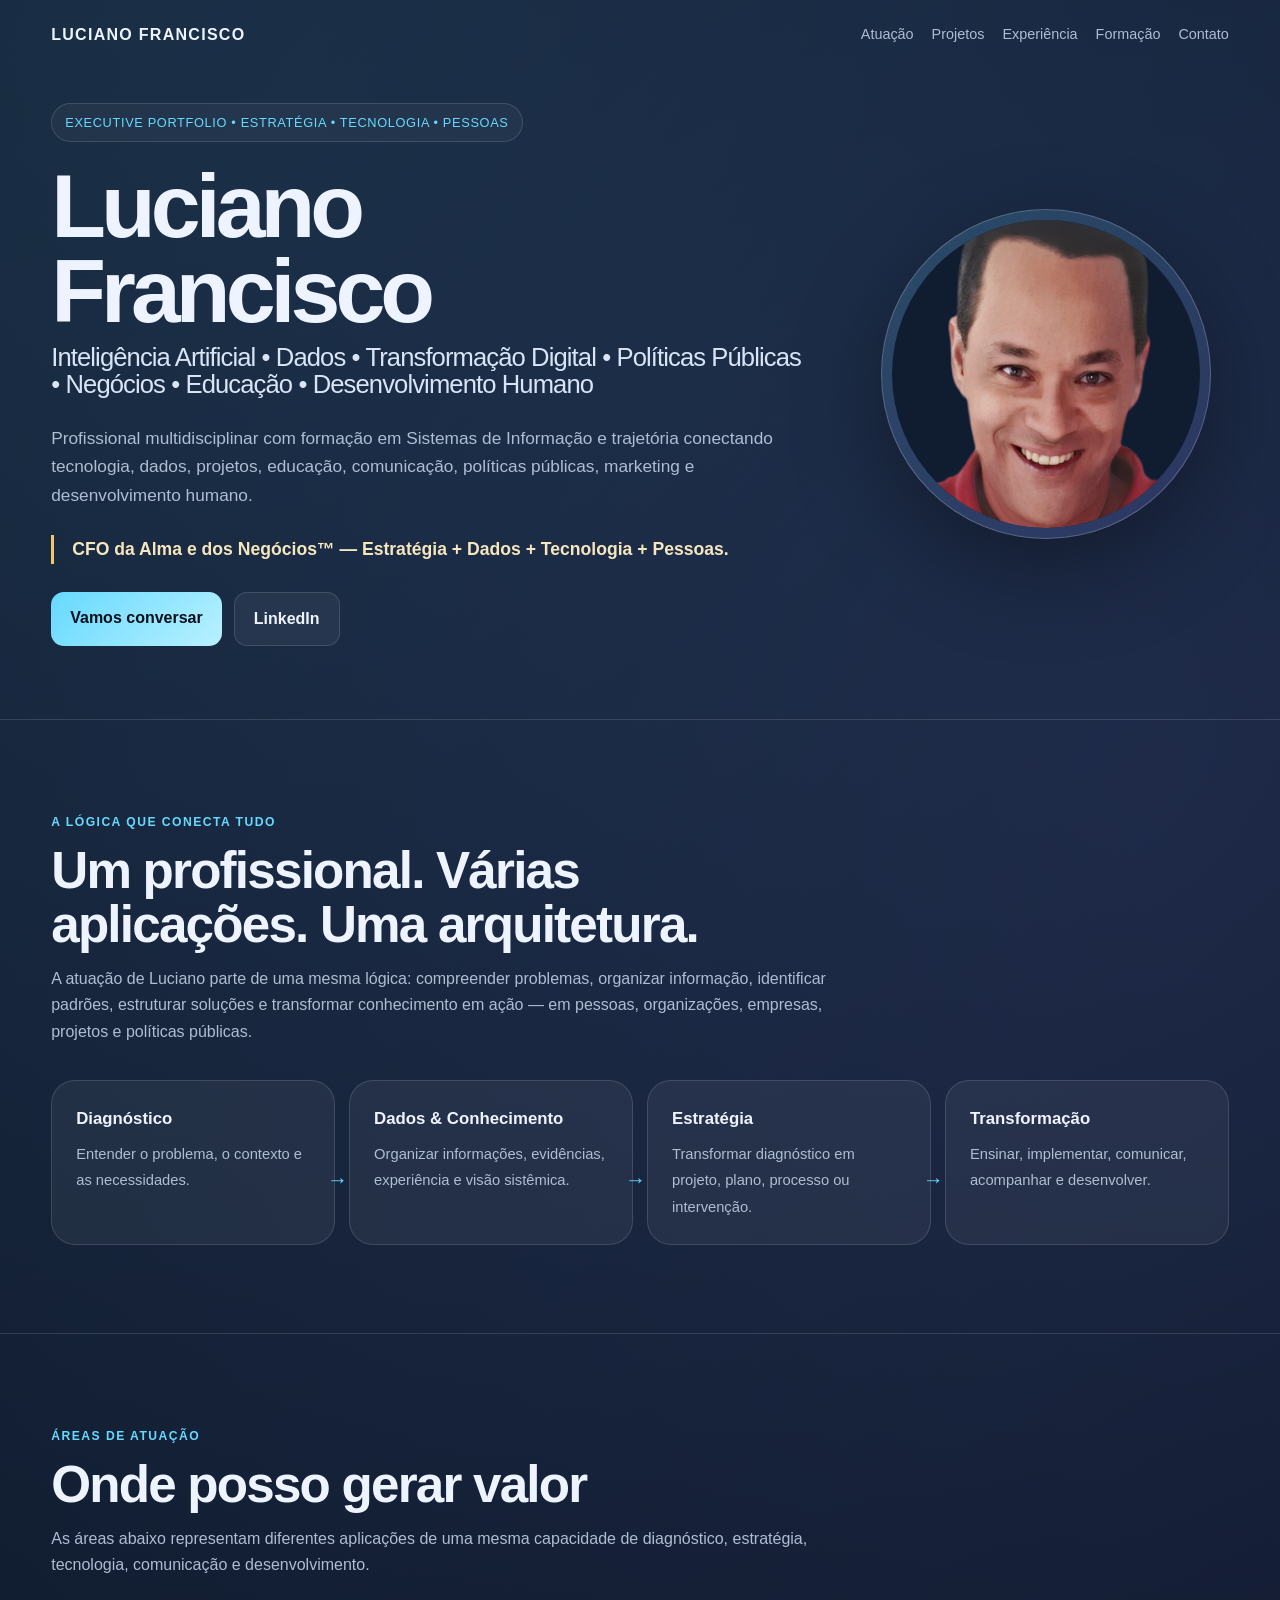
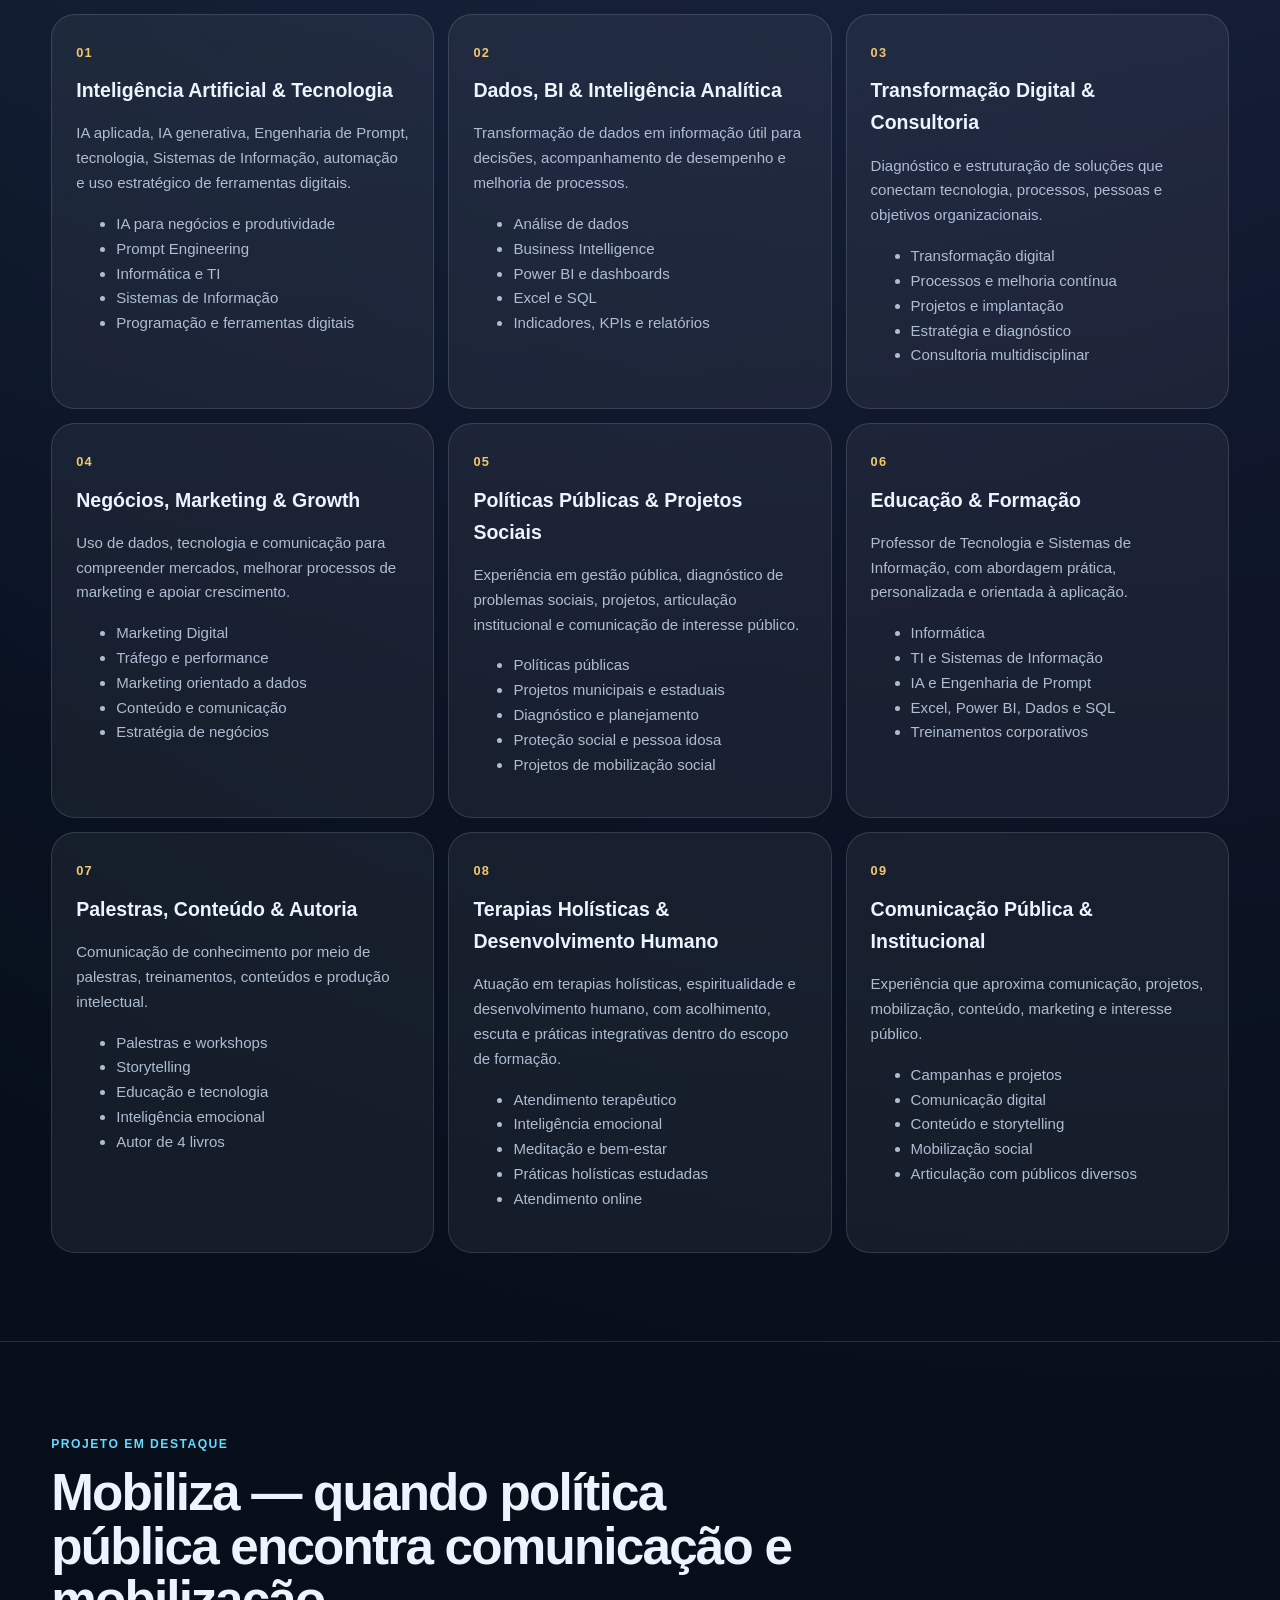
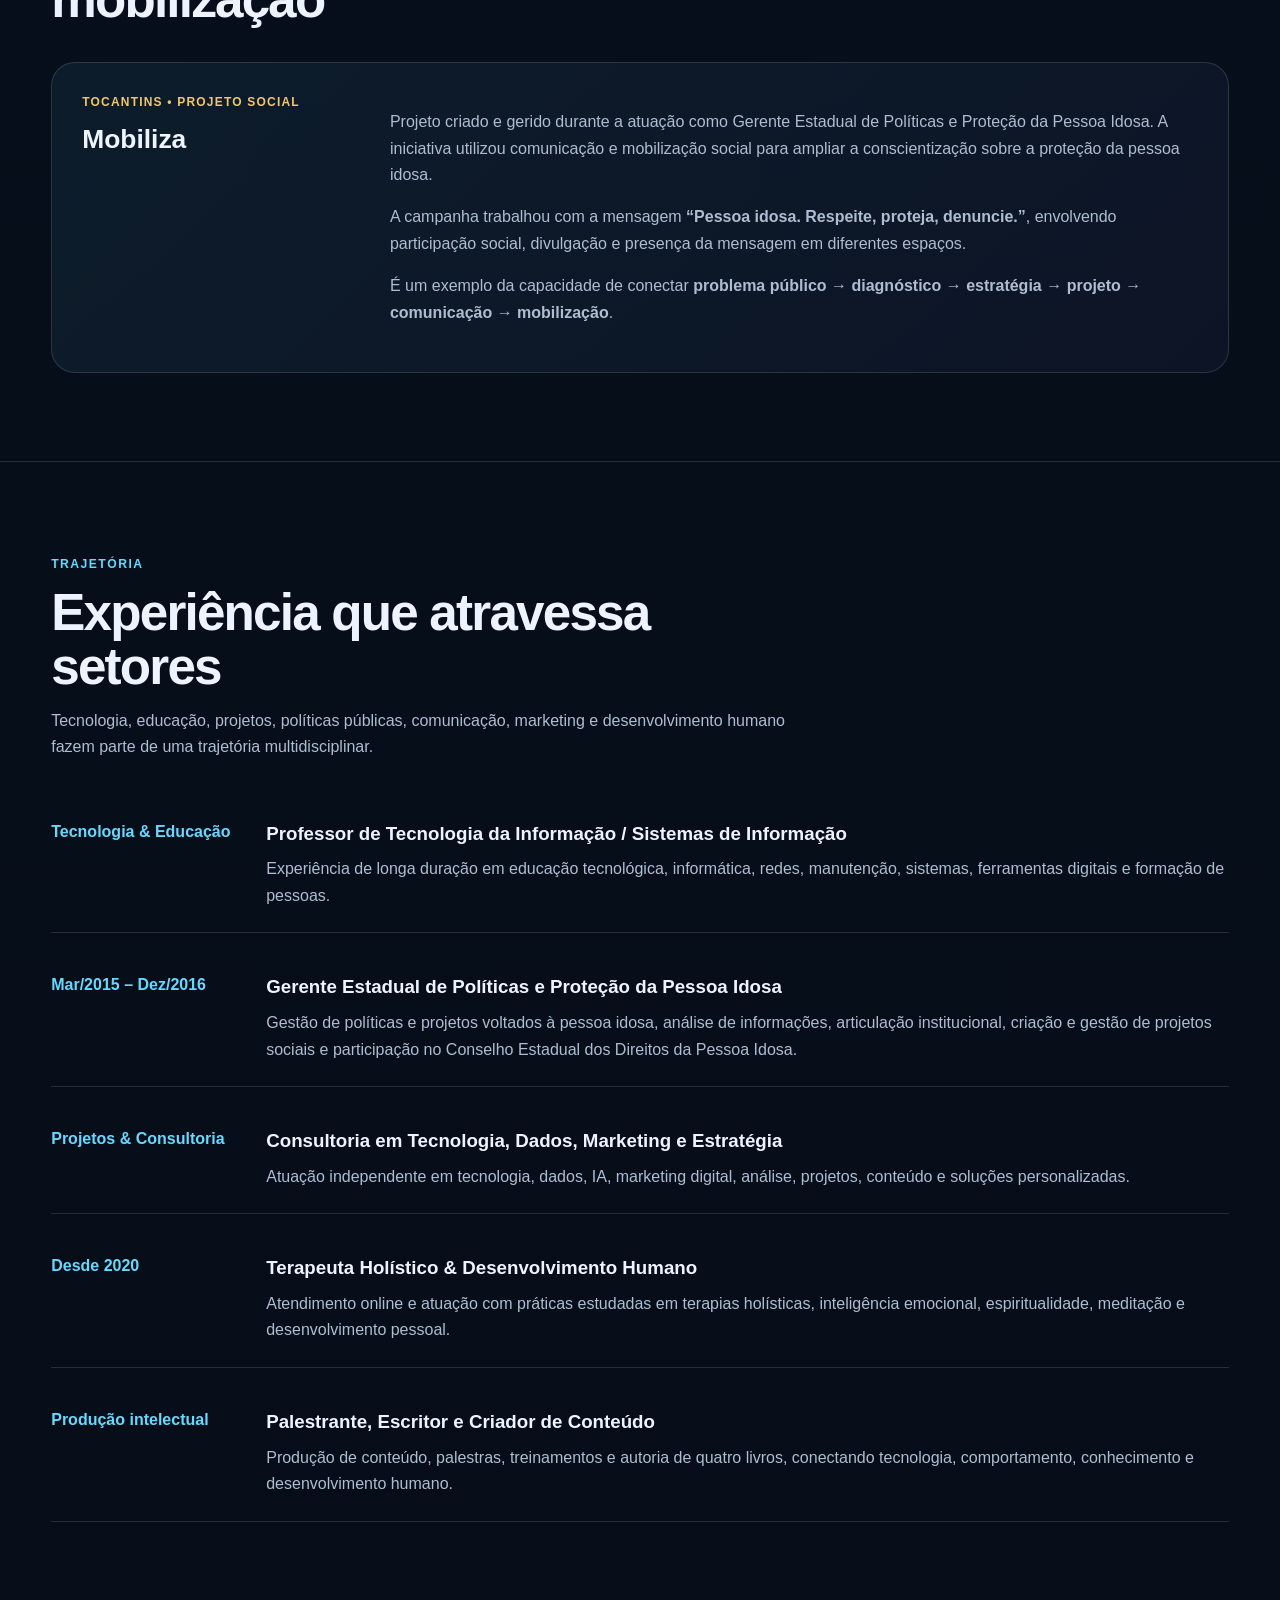
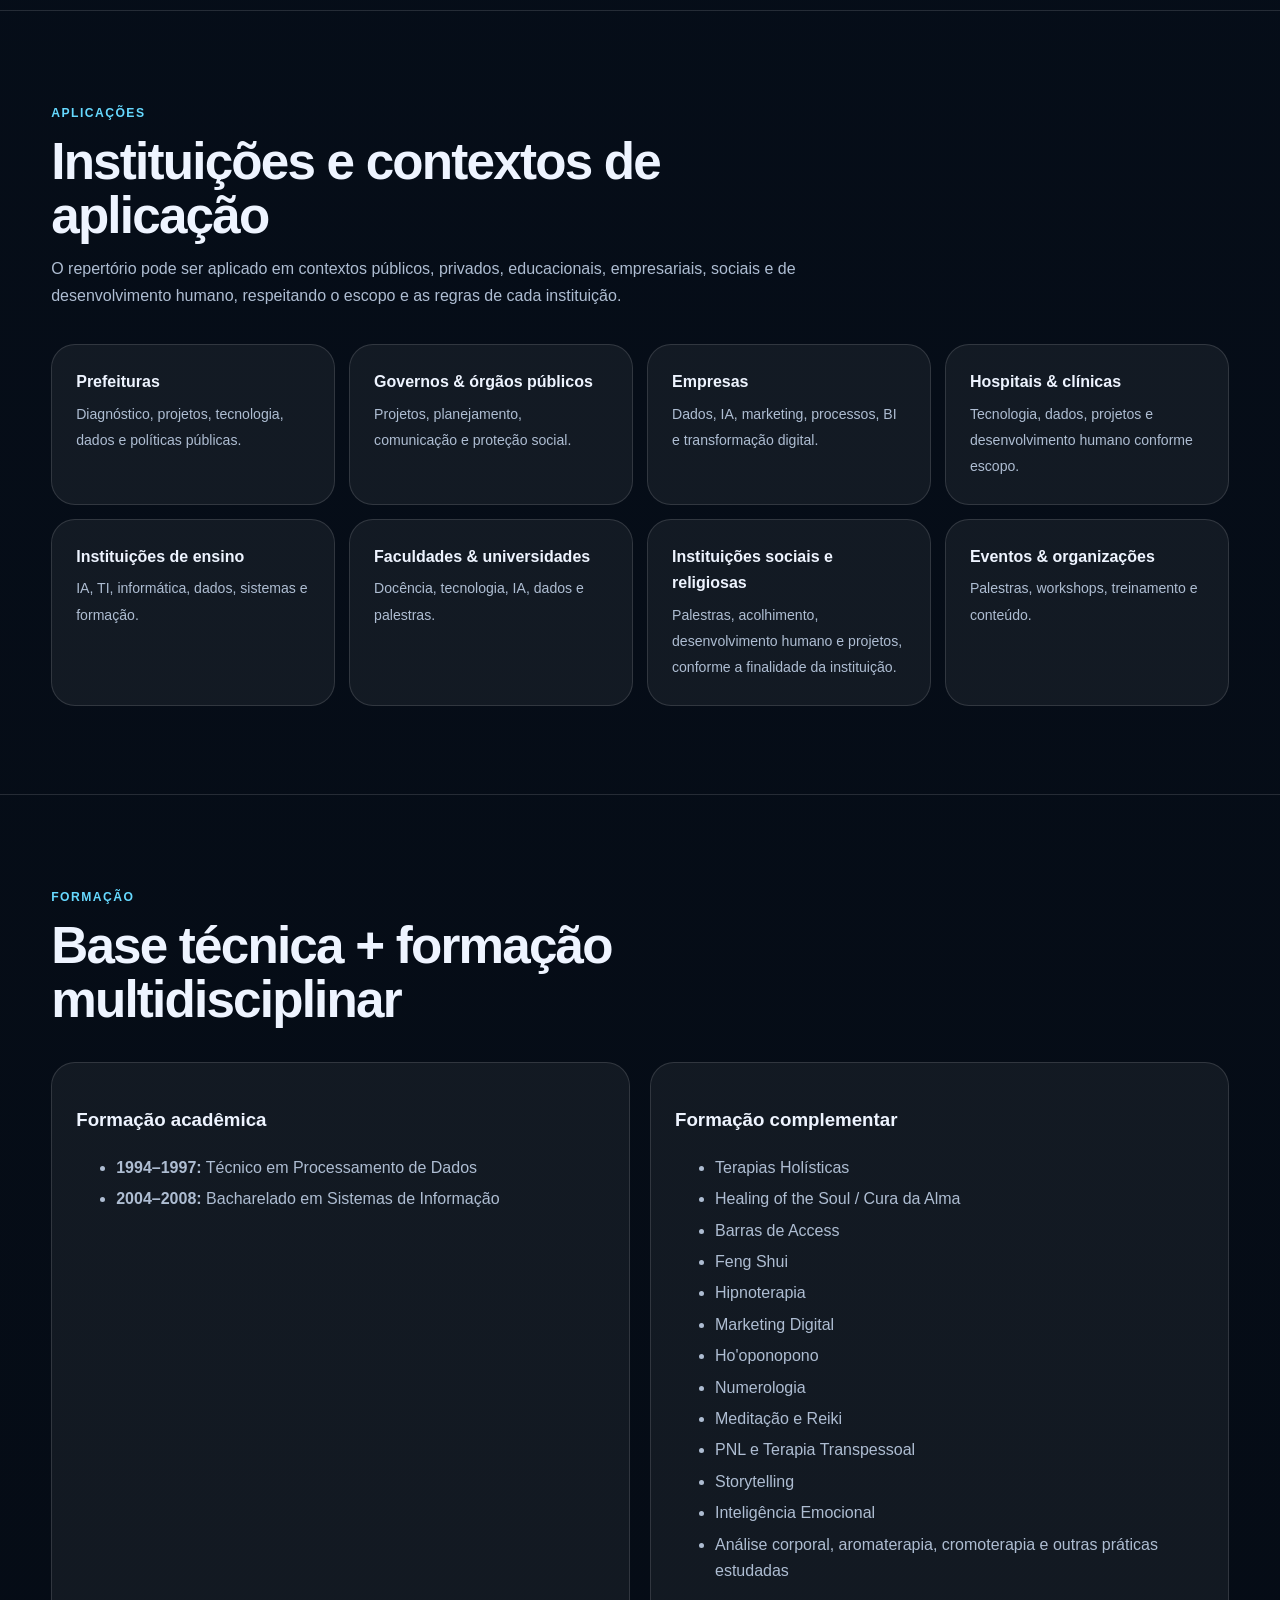
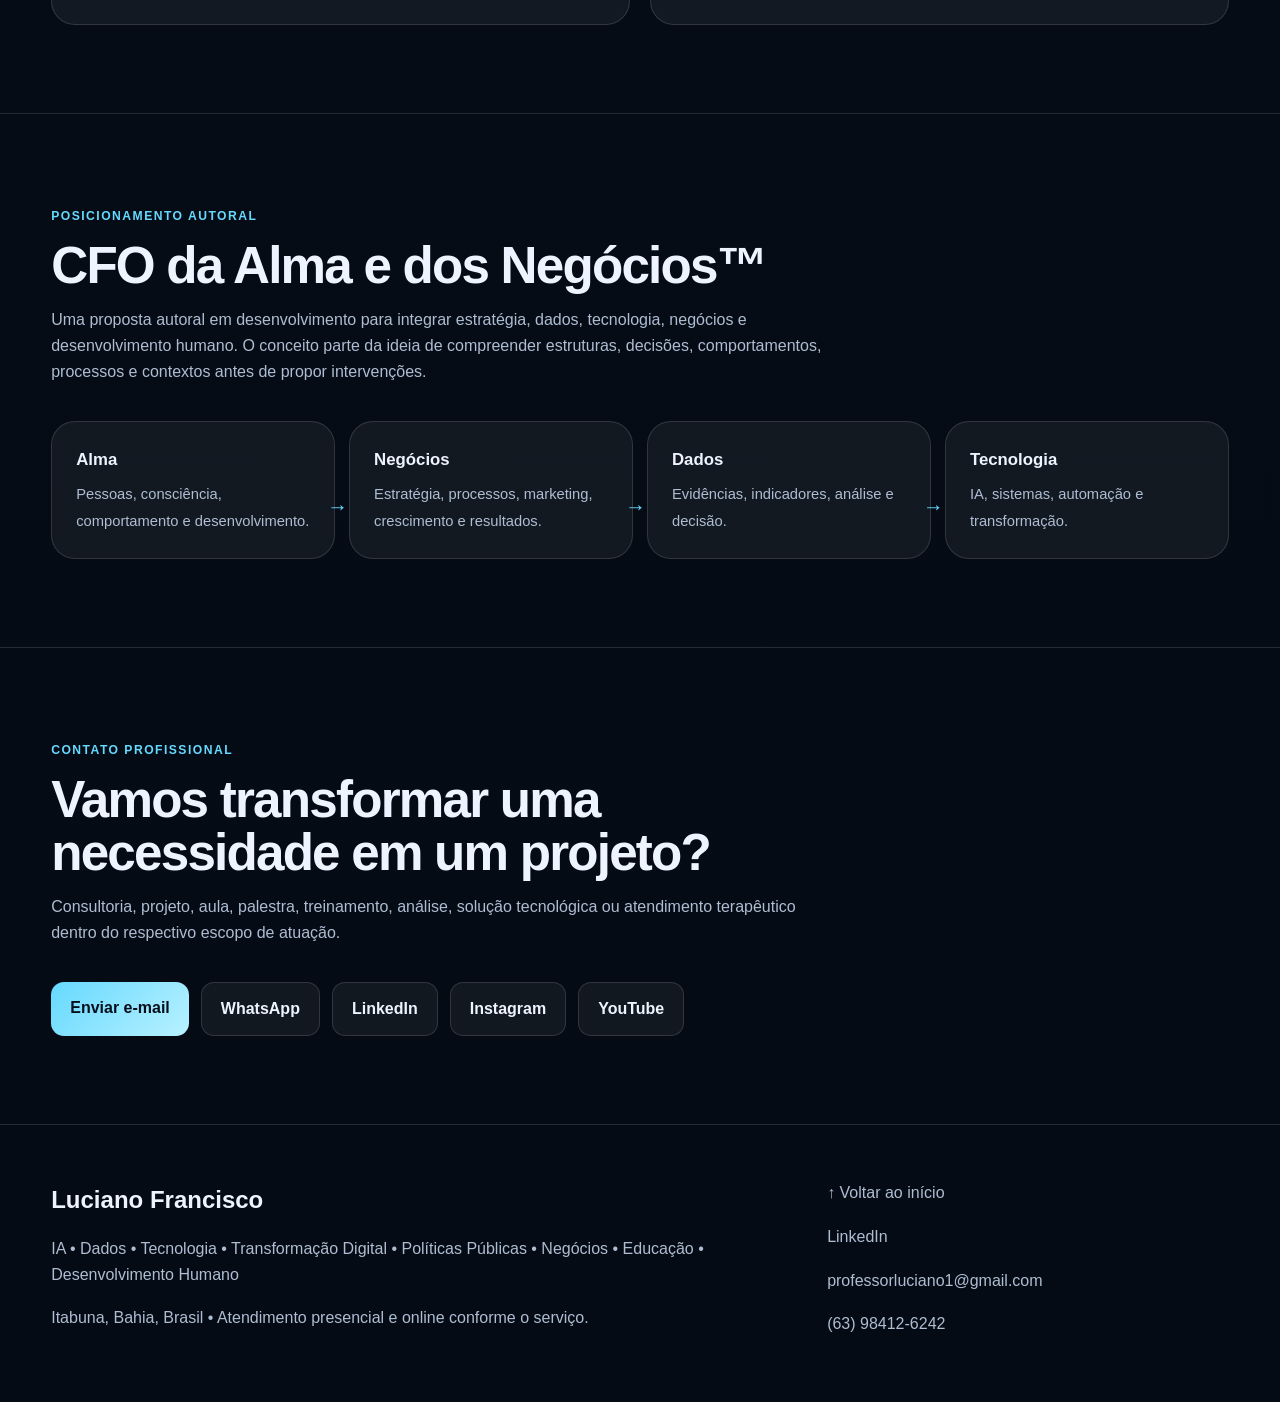
==== commit 4f1697a1: "Rename Tttindex.html to index.html" ====
--- a/index.html
+++ b/index.html
@@ -1,197 +1,87 @@
 <!DOCTYPE html>
-<html lang="pt-br">
-  <head>
-    <meta charset="UTF-8" />
-    <meta http-equiv="X-UA-Compatible" content="IE=edge" />
-    <meta name="viewport" content="width=device-width, initial-scale=1.0" />
-    <title> Luciano Francisco - Publicitário | Terapeuta Holístico | Sistema | Escritor </title>
-    <link rel="stylesheet" href="assets/styles/modelo1.css" />
-  </head>
-  <body>
-    <div class="pagina">
-      <div class="titulo">
-        <h1>Luciano Francisco</h1>
-        <h5>Publicitário | Terapeuta Holístico | Sistemas | Escritor</h5>
-      </div>
+<html lang="pt-BR">
+<head>
+<meta charset="UTF-8">
+<meta name="viewport" content="width=device-width,initial-scale=1.0">
+<meta name="description" content="Luciano Francisco — IA, Dados, Transformação Digital, Políticas Públicas, Educação, Marketing, Desenvolvimento Humano, Palestras e Consultoria.">
+<title>Luciano Francisco | Estratégia • IA • Dados • Políticas Públicas</title>
+<style>
+:root{--bg:#07111f;--bg2:#0c192b;--card:rgba(255,255,255,.055);--line:rgba(255,255,255,.13);--text:#eef4ff;--muted:#aebdd2;--a:#66d9ff;--b:#8d7cff;--gold:#f2c66d;--max:1180px;--r:24px}
+*{box-sizing:border-box}html{scroll-behavior:smooth}body{margin:0;font-family:Inter,Segoe UI,Roboto,Arial,sans-serif;color:var(--text);background:radial-gradient(circle at 15% 0%,rgba(102,217,255,.12),transparent 30%),radial-gradient(circle at 90% 10%,rgba(141,124,255,.14),transparent 32%),linear-gradient(180deg,var(--bg),#050b14);line-height:1.65}a{color:inherit;text-decoration:none}.wrap{width:min(var(--max),92%);margin:auto}
+header{position:relative;overflow:hidden;min-height:720px;display:flex;align-items:center;border-bottom:1px solid var(--line)}
+nav{position:absolute;top:0;left:0;right:0;padding:22px 0;z-index:5}nav .wrap{display:flex;justify-content:space-between;align-items:center}.brand{font-weight:800;letter-spacing:.08em}.navlinks{display:flex;gap:18px;flex-wrap:wrap;color:var(--muted);font-size:.9rem}
+.hero{display:grid;grid-template-columns:1.35fr .65fr;gap:55px;align-items:center;padding:100px 0 70px}.eyebrow{display:inline-flex;padding:8px 13px;border:1px solid var(--line);border-radius:999px;color:var(--a);background:rgba(255,255,255,.035);font-size:.8rem;text-transform:uppercase;letter-spacing:.05em}
+h1{margin:22px 0 10px;font-size:clamp(3rem,7vw,6.2rem);line-height:.95;letter-spacing:-.055em}.hero h2{margin:0;font-size:clamp(1.15rem,2vw,1.65rem);color:#d9e5f6;font-weight:500}.hero p{color:var(--muted);font-size:1.08rem;max-width:800px;margin:26px 0}.quote{border-left:3px solid var(--gold);padding-left:18px;color:#f6e6be;font-size:1.1rem;font-weight:600}
+.portrait{display:flex;justify-content:center}.frame{width:min(330px,75vw);aspect-ratio:1;border-radius:50%;border:1px solid rgba(255,255,255,.2);padding:10px;background:linear-gradient(145deg,rgba(102,217,255,.18),rgba(141,124,255,.15));box-shadow:0 30px 90px rgba(0,0,0,.35)}.portrait img{width:100%;height:100%;object-fit:cover;border-radius:50%;display:block;background:#101d30}
+.cta{display:flex;gap:12px;flex-wrap:wrap;margin-top:28px}.btn{display:inline-block;padding:13px 19px;border-radius:13px;border:1px solid var(--line);background:rgba(255,255,255,.055);font-weight:700}.btn.primary{color:#06101c;background:linear-gradient(135deg,var(--a),#b8f1ff);border:0}
+section{padding:88px 0;border-bottom:1px solid var(--line)}.section-head{max-width:780px;margin-bottom:35px}.kicker{color:var(--a);text-transform:uppercase;letter-spacing:.12em;font-size:.76rem;font-weight:800}h2{font-size:clamp(2rem,4vw,3.2rem);line-height:1.05;letter-spacing:-.035em;margin:10px 0 14px}.section-head p{color:var(--muted);margin:0}
+.architecture,.grid{display:grid;grid-template-columns:repeat(4,1fr);gap:14px}.node,.card,.aud,.credential-box{padding:24px;border:1px solid var(--line);border-radius:var(--r);background:var(--card)}.node{position:relative}.node strong{display:block;font-size:1.05rem;margin-bottom:8px}.node span{color:var(--muted);font-size:.92rem}.node:after{content:"→";position:absolute;right:-14px;top:50%;color:var(--a);font-size:1.3rem}.node:last-child:after{display:none}
+.grid{grid-template-columns:repeat(3,1fr)}.card:hover{background:rgba(255,255,255,.08);transform:translateY(-3px)}.num{color:var(--gold);font-weight:900;font-size:.8rem;letter-spacing:.1em}.card h3{margin:9px 0 10px;font-size:1.22rem}.card p,.card li{color:var(--muted);font-size:.94rem}
+.case{display:grid;grid-template-columns:.35fr 1fr;gap:25px;padding:30px;border:1px solid var(--line);border-radius:var(--r);background:linear-gradient(135deg,rgba(102,217,255,.07),rgba(141,124,255,.055))}.case-label{color:var(--gold);font-weight:900;text-transform:uppercase;letter-spacing:.1em;font-size:.75rem}.case h3{font-size:1.65rem;margin:5px 0 10px}.case p{color:var(--muted)}
+.timeline{display:grid;gap:16px}.experience{display:grid;grid-template-columns:190px 1fr;gap:25px;padding:23px 0;border-bottom:1px solid var(--line)}.period{color:var(--a);font-weight:800}.experience h3{margin:0 0 7px}.experience p{color:var(--muted);margin:0}
+.audience{display:grid;grid-template-columns:repeat(4,1fr);gap:14px}.aud strong{display:block;margin-bottom:5px}.aud span{color:var(--muted);font-size:.88rem}.credentials{display:grid;grid-template-columns:1fr 1fr;gap:20px}.credential-box li{color:var(--muted);margin:5px 0}
+footer{padding:55px 0;color:var(--muted)}.footer-grid{display:grid;grid-template-columns:1.3fr .7fr;gap:30px}.footer-name{color:var(--text);font-size:1.5rem;font-weight:900}.links{display:grid;gap:8px}
+@media(max-width:900px){.hero{grid-template-columns:1fr;text-align:center}.hero p{margin-left:auto;margin-right:auto}.quote{text-align:left}.portrait{order:-1}.architecture,.grid{grid-template-columns:1fr 1fr}.audience{grid-template-columns:1fr 1fr}.credentials,.footer-grid{grid-template-columns:1fr}.navlinks{display:none}}
+@media(max-width:600px){section{padding:65px 0}.architecture,.grid,.audience{grid-template-columns:1fr}.node:after{display:none}.experience,.case{grid-template-columns:1fr}.hero{text-align:center}h1{font-size:3.35rem}}
+</style>
+</head>
+<body>
 
-      <div class="foto">
-        <img src="assets/images/avatar.png" alt="" />
-      </div>
+<header id="inicio">
+<nav><div class="wrap"><div class="brand">LUCIANO FRANCISCO</div><div class="navlinks"><a href="#atuacao">Atuação</a><a href="#projetos">Projetos</a><a href="#experiencia">Experiência</a><a href="#formacao">Formação</a><a href="#contato">Contato</a></div></div></nav>
+<div class="wrap hero">
+<div>
+<span class="eyebrow">Executive Portfolio • Estratégia • Tecnologia • Pessoas</span>
+<h1>Luciano<br>Francisco</h1>
+<h2>Inteligência Artificial • Dados • Transformação Digital • Políticas Públicas • Negócios • Educação • Desenvolvimento Humano</h2>
+<p>Profissional multidisciplinar com formação em Sistemas de Informação e trajetória conectando tecnologia, dados, projetos, educação, comunicação, políticas públicas, marketing e desenvolvimento humano.</p>
+<div class="quote">CFO da Alma e dos Negócios™ — Estratégia + Dados + Tecnologia + Pessoas.</div>
+<div class="cta"><a class="btn primary" href="#contato">Vamos conversar</a><a class="btn" href="https://www.linkedin.com/in/professorluciano" target="_blank">LinkedIn</a></div>
+</div>
+<div class="portrait"><div class="frame"><img src="assets/images/avatar.png" alt="Luciano Francisco"></div></div>
+</div>
+</header>
 
-      <div class="resumo">
-        <h2>Resumo</h2>
-        <span>
-          Adoro qualquer coisa que envolva criação de conteúdo, compartilhamento
-          de ideias e conhecimento! E é justamente o que me motivou a atuar nas
-          áreas como: Professor (educação), Terapeuta Holístico, Consultor,
-          Palestrante, Sistemas de Informação, Projetos, Criador de conteúdo e a Trabalhar a descoberta da
-          inteligência emocional nas pessoas.
-          <br />
-          <br />
-          Desenvolvo neste atual cenário de forma online ações como: Consultas, Consultorias, Treinamentos, Desenvolvimento de projetos e conteúdo para diversas
-          áreas de demandas personalizadas (internet, municípios, estados, países). Escrevi 4 livros, o mais recente é
-          Energia - Todos dum d’eu num. Zero. Um, dois, três. Um. Passado, presente, futuro".
-        </span>
-      </div>
+<main>
+<section><div class="wrap"><div class="section-head"><span class="kicker">A lógica que conecta tudo</span><h2>Um profissional. Várias aplicações. Uma arquitetura.</h2><p>A atuação de Luciano parte de uma mesma lógica: compreender problemas, organizar informação, identificar padrões, estruturar soluções e transformar conhecimento em ação — em pessoas, organizações, empresas, projetos e políticas públicas.</p></div>
+<div class="architecture"><div class="node"><strong>Diagnóstico</strong><span>Entender o problema, o contexto e as necessidades.</span></div><div class="node"><strong>Dados & Conhecimento</strong><span>Organizar informações, evidências, experiência e visão sistêmica.</span></div><div class="node"><strong>Estratégia</strong><span>Transformar diagnóstico em projeto, plano, processo ou intervenção.</span></div><div class="node"><strong>Transformação</strong><span>Ensinar, implementar, comunicar, acompanhar e desenvolver.</span></div></div></div></section>
 
-      <div class="contato">
-        <ul>
-          <li>
-            <img src="assets/images/icon_whatsapp.png" alt="" />
-            (63) 98412-6242
-          </li>
+<section id="atuacao"><div class="wrap"><div class="section-head"><span class="kicker">Áreas de atuação</span><h2>Onde posso gerar valor</h2><p>As áreas abaixo representam diferentes aplicações de uma mesma capacidade de diagnóstico, estratégia, tecnologia, comunicação e desenvolvimento.</p></div>
+<div class="grid">
+<article class="card"><span class="num">01</span><h3>Inteligência Artificial & Tecnologia</h3><p>IA aplicada, IA generativa, Engenharia de Prompt, tecnologia, Sistemas de Informação, automação e uso estratégico de ferramentas digitais.</p><ul><li>IA para negócios e produtividade</li><li>Prompt Engineering</li><li>Informática e TI</li><li>Sistemas de Informação</li><li>Programação e ferramentas digitais</li></ul></article>
+<article class="card"><span class="num">02</span><h3>Dados, BI & Inteligência Analítica</h3><p>Transformação de dados em informação útil para decisões, acompanhamento de desempenho e melhoria de processos.</p><ul><li>Análise de dados</li><li>Business Intelligence</li><li>Power BI e dashboards</li><li>Excel e SQL</li><li>Indicadores, KPIs e relatórios</li></ul></article>
+<article class="card"><span class="num">03</span><h3>Transformação Digital & Consultoria</h3><p>Diagnóstico e estruturação de soluções que conectam tecnologia, processos, pessoas e objetivos organizacionais.</p><ul><li>Transformação digital</li><li>Processos e melhoria contínua</li><li>Projetos e implantação</li><li>Estratégia e diagnóstico</li><li>Consultoria multidisciplinar</li></ul></article>
+<article class="card"><span class="num">04</span><h3>Negócios, Marketing & Growth</h3><p>Uso de dados, tecnologia e comunicação para compreender mercados, melhorar processos de marketing e apoiar crescimento.</p><ul><li>Marketing Digital</li><li>Tráfego e performance</li><li>Marketing orientado a dados</li><li>Conteúdo e comunicação</li><li>Estratégia de negócios</li></ul></article>
+<article class="card"><span class="num">05</span><h3>Políticas Públicas & Projetos Sociais</h3><p>Experiência em gestão pública, diagnóstico de problemas sociais, projetos, articulação institucional e comunicação de interesse público.</p><ul><li>Políticas públicas</li><li>Projetos municipais e estaduais</li><li>Diagnóstico e planejamento</li><li>Proteção social e pessoa idosa</li><li>Projetos de mobilização social</li></ul></article>
+<article class="card"><span class="num">06</span><h3>Educação & Formação</h3><p>Professor de Tecnologia e Sistemas de Informação, com abordagem prática, personalizada e orientada à aplicação.</p><ul><li>Informática</li><li>TI e Sistemas de Informação</li><li>IA e Engenharia de Prompt</li><li>Excel, Power BI, Dados e SQL</li><li>Treinamentos corporativos</li></ul></article>
+<article class="card"><span class="num">07</span><h3>Palestras, Conteúdo & Autoria</h3><p>Comunicação de conhecimento por meio de palestras, treinamentos, conteúdos e produção intelectual.</p><ul><li>Palestras e workshops</li><li>Storytelling</li><li>Educação e tecnologia</li><li>Inteligência emocional</li><li>Autor de 4 livros</li></ul></article>
+<article class="card"><span class="num">08</span><h3>Terapias Holísticas & Desenvolvimento Humano</h3><p>Atuação em terapias holísticas, espiritualidade e desenvolvimento humano, com acolhimento, escuta e práticas integrativas dentro do escopo de formação.</p><ul><li>Atendimento terapêutico</li><li>Inteligência emocional</li><li>Meditação e bem-estar</li><li>Práticas holísticas estudadas</li><li>Atendimento online</li></ul></article>
+<article class="card"><span class="num">09</span><h3>Comunicação Pública & Institucional</h3><p>Experiência que aproxima comunicação, projetos, mobilização, conteúdo, marketing e interesse público.</p><ul><li>Campanhas e projetos</li><li>Comunicação digital</li><li>Conteúdo e storytelling</li><li>Mobilização social</li><li>Articulação com públicos diversos</li></ul></article>
+</div></div></section>
 
-          <li>
-            <img src="assets/images/icon_location.png" alt="" />
-            Rua Juarez Távora. Itabuna, Bahia, Brasil.
-          </li>
+<section id="projetos"><div class="wrap"><div class="section-head"><span class="kicker">Projeto em destaque</span><h2>Mobiliza — quando política pública encontra comunicação e mobilização</h2></div><div class="case"><div><div class="case-label">Tocantins • Projeto social</div><h3>Mobiliza</h3></div><div><p>Projeto criado e gerido durante a atuação como Gerente Estadual de Políticas e Proteção da Pessoa Idosa. A iniciativa utilizou comunicação e mobilização social para ampliar a conscientização sobre a proteção da pessoa idosa.</p><p>A campanha trabalhou com a mensagem <strong>“Pessoa idosa. Respeite, proteja, denuncie.”</strong>, envolvendo participação social, divulgação e presença da mensagem em diferentes espaços.</p><p>É um exemplo da capacidade de conectar <strong>problema público → diagnóstico → estratégia → projeto → comunicação → mobilização</strong>.</p></div></div></div></section>
 
-          <li>
-            <img src="assets/images/icon_mail.png" alt="" />
-            professorluciano1@gmail.com
-          </li>
+<section id="experiencia"><div class="wrap"><div class="section-head"><span class="kicker">Trajetória</span><h2>Experiência que atravessa setores</h2><p>Tecnologia, educação, projetos, políticas públicas, comunicação, marketing e desenvolvimento humano fazem parte de uma trajetória multidisciplinar.</p></div><div class="timeline">
+<div class="experience"><div class="period">Tecnologia & Educação</div><div><h3>Professor de Tecnologia da Informação / Sistemas de Informação</h3><p>Experiência de longa duração em educação tecnológica, informática, redes, manutenção, sistemas, ferramentas digitais e formação de pessoas.</p></div></div>
+<div class="experience"><div class="period">Mar/2015 – Dez/2016</div><div><h3>Gerente Estadual de Políticas e Proteção da Pessoa Idosa</h3><p>Gestão de políticas e projetos voltados à pessoa idosa, análise de informações, articulação institucional, criação e gestão de projetos sociais e participação no Conselho Estadual dos Direitos da Pessoa Idosa.</p></div></div>
+<div class="experience"><div class="period">Projetos & Consultoria</div><div><h3>Consultoria em Tecnologia, Dados, Marketing e Estratégia</h3><p>Atuação independente em tecnologia, dados, IA, marketing digital, análise, projetos, conteúdo e soluções personalizadas.</p></div></div>
+<div class="experience"><div class="period">Desde 2020</div><div><h3>Terapeuta Holístico & Desenvolvimento Humano</h3><p>Atendimento online e atuação com práticas estudadas em terapias holísticas, inteligência emocional, espiritualidade, meditação e desenvolvimento pessoal.</p></div></div>
+<div class="experience"><div class="period">Produção intelectual</div><div><h3>Palestrante, Escritor e Criador de Conteúdo</h3><p>Produção de conteúdo, palestras, treinamentos e autoria de quatro livros, conectando tecnologia, comportamento, conhecimento e desenvolvimento humano.</p></div></div>
+</div></div></section>
 
-          <li>
-            <img src="assets/images/icon_instagram.png" alt="" />
-            @lucianofranciscoi
-          </li>
+<section><div class="wrap"><div class="section-head"><span class="kicker">Aplicações</span><h2>Instituições e contextos de aplicação</h2><p>O repertório pode ser aplicado em contextos públicos, privados, educacionais, empresariais, sociais e de desenvolvimento humano, respeitando o escopo e as regras de cada instituição.</p></div>
+<div class="audience"><div class="aud"><strong>Prefeituras</strong><span>Diagnóstico, projetos, tecnologia, dados e políticas públicas.</span></div><div class="aud"><strong>Governos & órgãos públicos</strong><span>Projetos, planejamento, comunicação e proteção social.</span></div><div class="aud"><strong>Empresas</strong><span>Dados, IA, marketing, processos, BI e transformação digital.</span></div><div class="aud"><strong>Hospitais & clínicas</strong><span>Tecnologia, dados, projetos e desenvolvimento humano conforme escopo.</span></div><div class="aud"><strong>Instituições de ensino</strong><span>IA, TI, informática, dados, sistemas e formação.</span></div><div class="aud"><strong>Faculdades & universidades</strong><span>Docência, tecnologia, IA, dados e palestras.</span></div><div class="aud"><strong>Instituições sociais e religiosas</strong><span>Palestras, acolhimento, desenvolvimento humano e projetos, conforme a finalidade da instituição.</span></div><div class="aud"><strong>Eventos & organizações</strong><span>Palestras, workshops, treinamento e conteúdo.</span></div></div></div></section>
 
-          <li>
-            <img src="assets/images/YouTube-icon.png" alt="" />
-            LucianoFranciscoProfessor
-          </li>
+<section id="formacao"><div class="wrap"><div class="section-head"><span class="kicker">Formação</span><h2>Base técnica + formação multidisciplinar</h2></div><div class="credentials">
+<div class="credential-box"><h3>Formação acadêmica</h3><ul><li><strong>1994–1997:</strong> Técnico em Processamento de Dados</li><li><strong>2004–2008:</strong> Bacharelado em Sistemas de Informação</li></ul></div>
+<div class="credential-box"><h3>Formação complementar</h3><ul><li>Terapias Holísticas</li><li>Healing of the Soul / Cura da Alma</li><li>Barras de Access</li><li>Feng Shui</li><li>Hipnoterapia</li><li>Marketing Digital</li><li>Ho'oponopono</li><li>Numerologia</li><li>Meditação e Reiki</li><li>PNL e Terapia Transpessoal</li><li>Storytelling</li><li>Inteligência Emocional</li><li>Análise corporal, aromaterapia, cromoterapia e outras práticas estudadas</li></ul></div>
+</div></div></section>
 
-          <li>
-            <img src="assets/images/facebook-icon.png" alt="" />
-            @lucianofranciscoi
-          </li>
+<section><div class="wrap"><div class="section-head"><span class="kicker">Posicionamento autoral</span><h2>CFO da Alma e dos Negócios™</h2><p>Uma proposta autoral em desenvolvimento para integrar estratégia, dados, tecnologia, negócios e desenvolvimento humano. O conceito parte da ideia de compreender estruturas, decisões, comportamentos, processos e contextos antes de propor intervenções.</p></div><div class="architecture"><div class="node"><strong>Alma</strong><span>Pessoas, consciência, comportamento e desenvolvimento.</span></div><div class="node"><strong>Negócios</strong><span>Estratégia, processos, marketing, crescimento e resultados.</span></div><div class="node"><strong>Dados</strong><span>Evidências, indicadores, análise e decisão.</span></div><div class="node"><strong>Tecnologia</strong><span>IA, sistemas, automação e transformação.</span></div></div></div></section>
 
-          <li>
-            <img src="assets/images/twitter-icon.png" alt="" />
-            @pprofluciano
-          </li>
+<section id="contato"><div class="wrap"><div class="section-head"><span class="kicker">Contato profissional</span><h2>Vamos transformar uma necessidade em um projeto?</h2><p>Consultoria, projeto, aula, palestra, treinamento, análise, solução tecnológica ou atendimento terapêutico dentro do respectivo escopo de atuação.</p></div><div class="cta"><a class="btn primary" href="mailto:professorluciano1@gmail.com">Enviar e-mail</a><a class="btn" href="https://wa.me/5563984126242" target="_blank">WhatsApp</a><a class="btn" href="https://www.linkedin.com/in/professorluciano" target="_blank">LinkedIn</a><a class="btn" href="https://www.instagram.com/lucianofranciscoi" target="_blank">Instagram</a><a class="btn" href="https://www.youtube.com/@LucianoFranciscoProfessor" target="_blank">YouTube</a></div></div></section>
+</main>
 
-          <li>
-            <img src="assets/images/Sites-icon.png" alt="" />
-            lucianofrancisco.siite.com.br
-          </li>
-        </ul>
-      </div>
-
-      <div class="formacao">
-        <h2>Formação</h2>
-        <ul>
-          <li>1994 a 1997 - Tecnico em Processamento de Dados</li>
-
-          <li>2004 a 2008 - Bacharel em Sistemas de Informção</li>
-
-          <li>2013 - Curso de Terapeuta em Terapias Holísticas</li>
-
-          <li>2013 - Curso de healing of the soul (Cura da Alma)</li>
-
-          <li>2014 - Curso de Barras de Access</li>
-
-          <li>2015 - Curso de Feng Shui</li>
-
-          <li>2015 - Curso de Hipnoterapia</li>
-
-          <li>2015 - Curso de Marketing Digital</li>
-
-          <li>2016 - Curso de Ho'ponopono</li>
-
-          <li>2016 - Curso de Numerologia (mapas)</li>
-
-          <li>2017 - Curso de Massagem Tantrica</li>
-
-          <li>2017 - Curso de Meditação</li>
-
-          <li>2018 - Curso de P.N.L</li>
-
-          <li>2018 - Curso de Reiki</li>
-
-          <li>2018 - Curso de Storytelling</li>
-
-          <li>2019 - Curso de Terapia Transpessual</li>
-
-          <li>2019 - Curso como escreve um livro</li>
-
-          <li>
-            2020 - Curso de Estratégias de Inteligência Emocional para Alta
-            Performance
-          </li>
-
-          <li>2021 - Curso de Inteligencia Emocional 2.0</li>
-
-          <li>
-            2022 - Curso de especialização nas áreas de: analise corporal,
-            aromaterapia, cromoterapia, emagreciemnto, espiritualidade,
-            filmoterapia, imposição de mãos, limpeza energética, musicoterapia,
-            realacionamento, universalismo, videoterapia, reflexoterapia,
-            proposito de vida.
-          </li>
-        </ul>
-      </div>
-
-      <div class="idiomas">
-        <h2>Idiomas</h2>
-        <ul>
-          <li>
-            <img src="assets/images/flag_usa.png" alt="" /> Inglês Inicial
-            (Básico)
-          </li>
-
-          <br />
-          <br />
-
-          <li>
-            <img src="assets/images/flag_spn.png" alt="" /> Espanhol Inicial
-            Básico)
-          </li>
-        </ul>
-      </div>
-
-      <div class="experiencias">
-        <h2>Experiências</h2>
-        <ul>
-          <li>
-            <h3>Diretório Municipal de Partido Político.</h3>
-            <b>Função:</b> Publicitário; Numerólogo; Terapeuta Transpessoal;
-            ThetaHealing; Storytelling.
-            <br />
-            <b>Período:</b> Março de 2010 a Setembro de 2014.
-          </li>
-
-          <li>
-            <h3>Secretaria Estadual de Cidadania e Justiça</h3>
-            <b>Função:</b> Gerente de Estado de Políticas e Proteção da Pessoa
-            Idosa; Criador e Gestor de Projetos Sociais; Conselheiro no Conselho
-            Estadual dos Direitos da Pessoa Idosa (orgão consultivo, normativo,
-            deliberativo e formulador de políticas dirigidas à pessoa idosa).
-            <br />
-            <b>Período:</b> Março de 2015 a Setembro de 2016.
-          </li>
-
-          <li>
-            <h3>Coliseo Eventos</h3>
-            <b>Função:</b> Massoterapeuta; Reikiano; Publicitário; Desenvolvedor
-            de Site; Criador de Conteúdo; Divulgador; Social Média.
-            <br />
-            <b>Período:</b> Outubro de 2017 a Dezembro de 2019.
-          </li>
-
-          <li>
-            <h3>Home Oficce | Terapeuta Holístico</h3>
-            <b>Função:</b> Costelador Familiar; Analista corporal;
-            Filmoterapeuta; Musicoterapeuta; Espiritualista; Hipnoterapeuta.
-            Aplicador das técnicas de: Ho'ponopono; P.N.L; Feng Shui;
-            Inteligência Emocional; Barras de Access; Healing of the soul (Cura
-            da Alma).
-            <br />
-            <b>Período:</b> Fevereiro de 2020 e até o momento atual (atendiemnto
-            online).
-          </li>
-        </ul>
-      </div>
-    </div>
-  </body>
+<footer><div class="wrap footer-grid"><div><div class="footer-name">Luciano Francisco</div><p>IA • Dados • Tecnologia • Transformação Digital • Políticas Públicas • Negócios • Educação • Desenvolvimento Humano</p><p>Itabuna, Bahia, Brasil • Atendimento presencial e online conforme o serviço.</p></div><div class="links"><a href="#inicio">↑ Voltar ao início</a><a href="https://www.linkedin.com/in/professorluciano" target="_blank">LinkedIn</a><a href="mailto:professorluciano1@gmail.com">professorluciano1@gmail.com</a><a href="https://wa.me/5563984126242" target="_blank">(63) 98412-6242</a></div></div></footer>
+</body>
 </html>
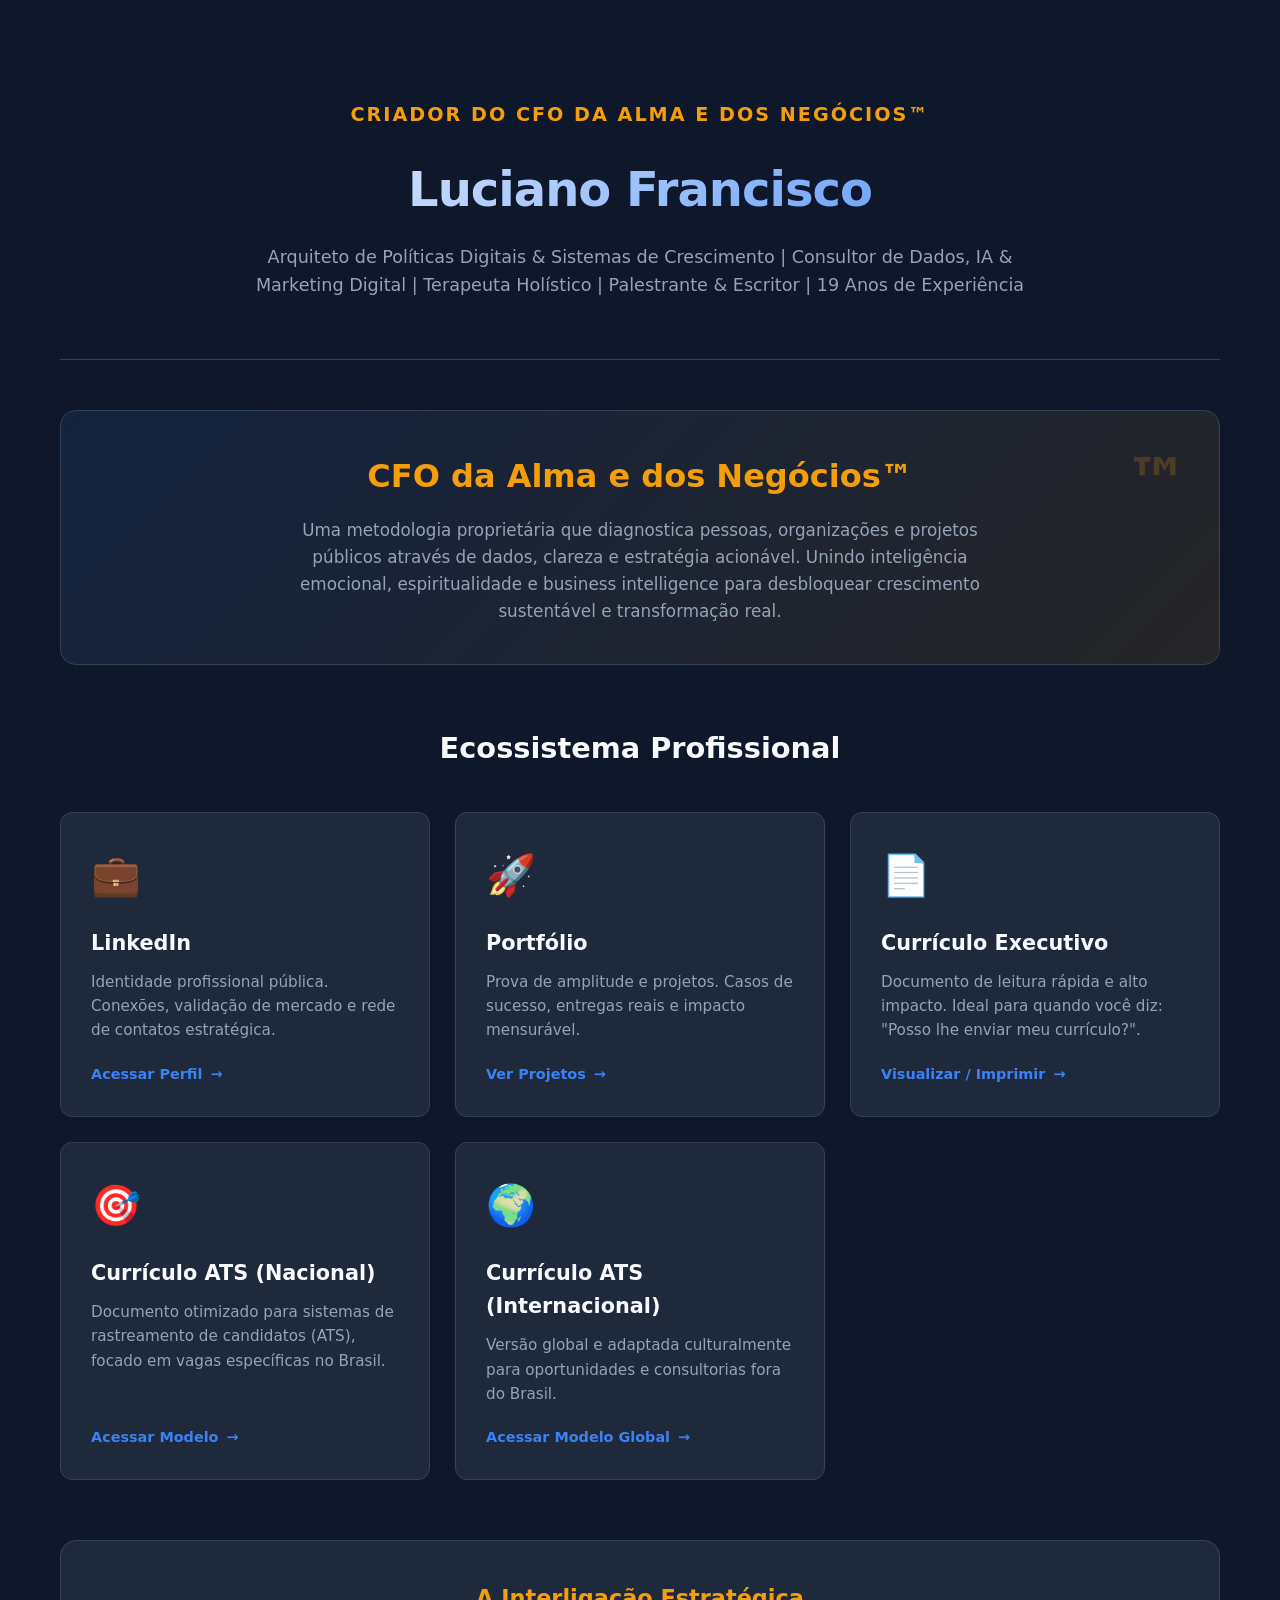
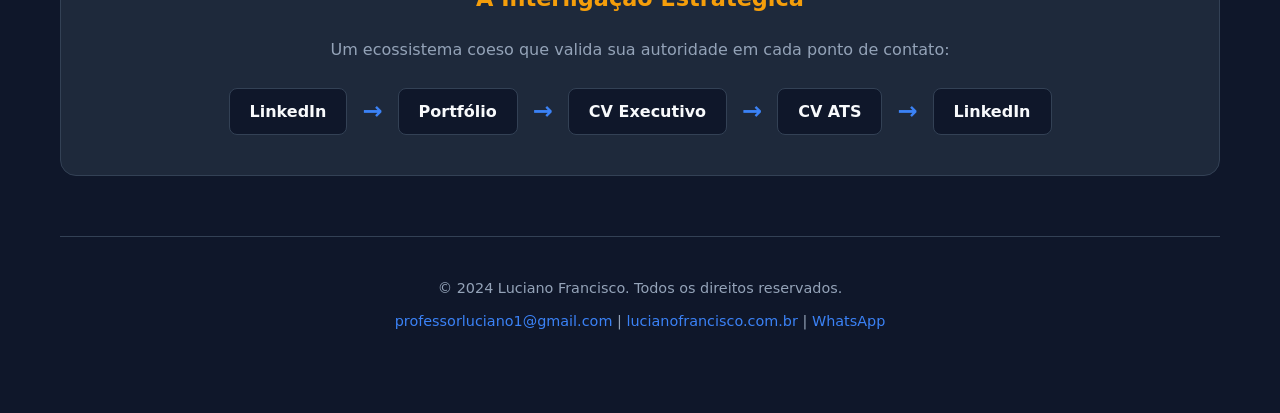
==== commit 2746691e: "Revamp index.html for professional portfolio Updated the HTML structure and styles for a professiona" ====
--- a/index.html
+++ b/index.html
@@ -1,87 +1,328 @@
 <!DOCTYPE html>
 <html lang="pt-BR">
 <head>
-<meta charset="UTF-8">
-<meta name="viewport" content="width=device-width,initial-scale=1.0">
-<meta name="description" content="Luciano Francisco — IA, Dados, Transformação Digital, Políticas Públicas, Educação, Marketing, Desenvolvimento Humano, Palestras e Consultoria.">
-<title>Luciano Francisco | Estratégia • IA • Dados • Políticas Públicas</title>
-<style>
-:root{--bg:#07111f;--bg2:#0c192b;--card:rgba(255,255,255,.055);--line:rgba(255,255,255,.13);--text:#eef4ff;--muted:#aebdd2;--a:#66d9ff;--b:#8d7cff;--gold:#f2c66d;--max:1180px;--r:24px}
-*{box-sizing:border-box}html{scroll-behavior:smooth}body{margin:0;font-family:Inter,Segoe UI,Roboto,Arial,sans-serif;color:var(--text);background:radial-gradient(circle at 15% 0%,rgba(102,217,255,.12),transparent 30%),radial-gradient(circle at 90% 10%,rgba(141,124,255,.14),transparent 32%),linear-gradient(180deg,var(--bg),#050b14);line-height:1.65}a{color:inherit;text-decoration:none}.wrap{width:min(var(--max),92%);margin:auto}
-header{position:relative;overflow:hidden;min-height:720px;display:flex;align-items:center;border-bottom:1px solid var(--line)}
-nav{position:absolute;top:0;left:0;right:0;padding:22px 0;z-index:5}nav .wrap{display:flex;justify-content:space-between;align-items:center}.brand{font-weight:800;letter-spacing:.08em}.navlinks{display:flex;gap:18px;flex-wrap:wrap;color:var(--muted);font-size:.9rem}
-.hero{display:grid;grid-template-columns:1.35fr .65fr;gap:55px;align-items:center;padding:100px 0 70px}.eyebrow{display:inline-flex;padding:8px 13px;border:1px solid var(--line);border-radius:999px;color:var(--a);background:rgba(255,255,255,.035);font-size:.8rem;text-transform:uppercase;letter-spacing:.05em}
-h1{margin:22px 0 10px;font-size:clamp(3rem,7vw,6.2rem);line-height:.95;letter-spacing:-.055em}.hero h2{margin:0;font-size:clamp(1.15rem,2vw,1.65rem);color:#d9e5f6;font-weight:500}.hero p{color:var(--muted);font-size:1.08rem;max-width:800px;margin:26px 0}.quote{border-left:3px solid var(--gold);padding-left:18px;color:#f6e6be;font-size:1.1rem;font-weight:600}
-.portrait{display:flex;justify-content:center}.frame{width:min(330px,75vw);aspect-ratio:1;border-radius:50%;border:1px solid rgba(255,255,255,.2);padding:10px;background:linear-gradient(145deg,rgba(102,217,255,.18),rgba(141,124,255,.15));box-shadow:0 30px 90px rgba(0,0,0,.35)}.portrait img{width:100%;height:100%;object-fit:cover;border-radius:50%;display:block;background:#101d30}
-.cta{display:flex;gap:12px;flex-wrap:wrap;margin-top:28px}.btn{display:inline-block;padding:13px 19px;border-radius:13px;border:1px solid var(--line);background:rgba(255,255,255,.055);font-weight:700}.btn.primary{color:#06101c;background:linear-gradient(135deg,var(--a),#b8f1ff);border:0}
-section{padding:88px 0;border-bottom:1px solid var(--line)}.section-head{max-width:780px;margin-bottom:35px}.kicker{color:var(--a);text-transform:uppercase;letter-spacing:.12em;font-size:.76rem;font-weight:800}h2{font-size:clamp(2rem,4vw,3.2rem);line-height:1.05;letter-spacing:-.035em;margin:10px 0 14px}.section-head p{color:var(--muted);margin:0}
-.architecture,.grid{display:grid;grid-template-columns:repeat(4,1fr);gap:14px}.node,.card,.aud,.credential-box{padding:24px;border:1px solid var(--line);border-radius:var(--r);background:var(--card)}.node{position:relative}.node strong{display:block;font-size:1.05rem;margin-bottom:8px}.node span{color:var(--muted);font-size:.92rem}.node:after{content:"→";position:absolute;right:-14px;top:50%;color:var(--a);font-size:1.3rem}.node:last-child:after{display:none}
-.grid{grid-template-columns:repeat(3,1fr)}.card:hover{background:rgba(255,255,255,.08);transform:translateY(-3px)}.num{color:var(--gold);font-weight:900;font-size:.8rem;letter-spacing:.1em}.card h3{margin:9px 0 10px;font-size:1.22rem}.card p,.card li{color:var(--muted);font-size:.94rem}
-.case{display:grid;grid-template-columns:.35fr 1fr;gap:25px;padding:30px;border:1px solid var(--line);border-radius:var(--r);background:linear-gradient(135deg,rgba(102,217,255,.07),rgba(141,124,255,.055))}.case-label{color:var(--gold);font-weight:900;text-transform:uppercase;letter-spacing:.1em;font-size:.75rem}.case h3{font-size:1.65rem;margin:5px 0 10px}.case p{color:var(--muted)}
-.timeline{display:grid;gap:16px}.experience{display:grid;grid-template-columns:190px 1fr;gap:25px;padding:23px 0;border-bottom:1px solid var(--line)}.period{color:var(--a);font-weight:800}.experience h3{margin:0 0 7px}.experience p{color:var(--muted);margin:0}
-.audience{display:grid;grid-template-columns:repeat(4,1fr);gap:14px}.aud strong{display:block;margin-bottom:5px}.aud span{color:var(--muted);font-size:.88rem}.credentials{display:grid;grid-template-columns:1fr 1fr;gap:20px}.credential-box li{color:var(--muted);margin:5px 0}
-footer{padding:55px 0;color:var(--muted)}.footer-grid{display:grid;grid-template-columns:1.3fr .7fr;gap:30px}.footer-name{color:var(--text);font-size:1.5rem;font-weight:900}.links{display:grid;gap:8px}
-@media(max-width:900px){.hero{grid-template-columns:1fr;text-align:center}.hero p{margin-left:auto;margin-right:auto}.quote{text-align:left}.portrait{order:-1}.architecture,.grid{grid-template-columns:1fr 1fr}.audience{grid-template-columns:1fr 1fr}.credentials,.footer-grid{grid-template-columns:1fr}.navlinks{display:none}}
-@media(max-width:600px){section{padding:65px 0}.architecture,.grid,.audience{grid-template-columns:1fr}.node:after{display:none}.experience,.case{grid-template-columns:1fr}.hero{text-align:center}h1{font-size:3.35rem}}
-</style>
+    <meta charset="UTF-8">
+    <meta name="viewport" content="width=device-width, initial-scale=1.0">
+    <title>Luciano Francisco | Sumário Executivo & Ecossistema Profissional</title>
+    <style>
+        :root {
+            --bg-dark: #0f172a;
+            --bg-card: #1e293b;
+            --accent-gold: #f59e0b;
+            --accent-blue: #3b82f6;
+            --text-primary: #f8fafc;
+            --text-secondary: #94a3b8;
+            --border-color: #334155;
+        }
+
+        * {
+            margin: 0;
+            padding: 0;
+            box-sizing: border-box;
+            font-family: 'Segoe UI', system-ui, -apple-system, sans-serif;
+        }
+
+        body {
+            background-color: var(--bg-dark);
+            color: var(--text-primary);
+            line-height: 1.6;
+            overflow-x: hidden;
+        }
+
+        .container {
+            max-width: 1200px;
+            margin: 0 auto;
+            padding: 40px 20px;
+        }
+
+        /* Hero Section */
+        .hero {
+            text-align: center;
+            padding: 60px 20px;
+            border-bottom: 1px solid var(--border-color);
+            margin-bottom: 50px;
+        }
+
+        .hero h1 {
+            font-size: 3rem;
+            font-weight: 800;
+            letter-spacing: -1px;
+            margin-bottom: 15px;
+            background: linear-gradient(135deg, #fff 0%, var(--accent-blue) 100%);
+            -webkit-background-clip: text;
+            -webkit-text-fill-color: transparent;
+        }
+
+        .hero .headline {
+            font-size: 1.2rem;
+            color: var(--accent-gold);
+            font-weight: 600;
+            text-transform: uppercase;
+            letter-spacing: 2px;
+            margin-bottom: 20px;
+        }
+
+        .hero p {
+            max-width: 800px;
+            margin: 0 auto;
+            color: var(--text-secondary);
+            font-size: 1.1rem;
+        }
+
+        /* CFO Proposition */
+        .cfo-proposition {
+            background: linear-gradient(135deg, rgba(59, 130, 246, 0.1) 0%, rgba(245, 158, 11, 0.1) 100%);
+            border: 1px solid var(--border-color);
+            border-radius: 16px;
+            padding: 40px;
+            text-align: center;
+            margin-bottom: 60px;
+            position: relative;
+            overflow: hidden;
+        }
+
+        .cfo-proposition::before {
+            content: '™';
+            position: absolute;
+            top: 20px;
+            right: 30px;
+            font-size: 4rem;
+            color: var(--accent-gold);
+            opacity: 0.2;
+            font-weight: 900;
+        }
+
+        .cfo-proposition h2 {
+            font-size: 2rem;
+            color: var(--accent-gold);
+            margin-bottom: 15px;
+        }
+
+        .cfo-proposition p {
+            color: var(--text-secondary);
+            max-width: 700px;
+            margin: 0 auto;
+            font-size: 1.05rem;
+        }
+
+        /* Ecosystem Grid */
+        .ecosystem-title {
+            text-align: center;
+            font-size: 1.8rem;
+            margin-bottom: 40px;
+            color: var(--text-primary);
+        }
+
+        .grid {
+            display: grid;
+            grid-template-columns: repeat(auto-fit, minmax(300px, 1fr));
+            gap: 25px;
+            margin-bottom: 60px;
+        }
+
+        .card {
+            background-color: var(--bg-card);
+            border: 1px solid var(--border-color);
+            border-radius: 12px;
+            padding: 30px;
+            transition: all 0.3s ease;
+            text-decoration: none;
+            color: inherit;
+            display: flex;
+            flex-direction: column;
+            position: relative;
+            overflow: hidden;
+        }
+
+        .card:hover {
+            transform: translateY(-5px);
+            border-color: var(--accent-blue);
+            box-shadow: 0 10px 30px rgba(59, 130, 246, 0.15);
+        }
+
+        .card-icon {
+            font-size: 2.5rem;
+            margin-bottom: 20px;
+        }
+
+        .card h3 {
+            font-size: 1.3rem;
+            margin-bottom: 10px;
+            color: var(--text-primary);
+        }
+
+        .card p {
+            color: var(--text-secondary);
+            font-size: 0.95rem;
+            flex-grow: 1;
+            margin-bottom: 20px;
+        }
+
+        .card-link {
+            color: var(--accent-blue);
+            font-weight: 600;
+            display: flex;
+            align-items: center;
+            gap: 8px;
+            font-size: 0.9rem;
+        }
+
+        .card-link::after {
+            content: '→';
+            transition: transform 0.3s ease;
+        }
+
+        .card:hover .card-link::after {
+            transform: translateX(5px);
+        }
+
+        /* Interconnection Loop */
+        .loop-section {
+            background-color: var(--bg-card);
+            border-radius: 16px;
+            padding: 40px;
+            text-align: center;
+            border: 1px solid var(--border-color);
+        }
+
+        .loop-section h3 {
+            color: var(--accent-gold);
+            margin-bottom: 20px;
+            font-size: 1.4rem;
+        }
+
+        .loop-flow {
+            display: flex;
+            justify-content: center;
+            align-items: center;
+            flex-wrap: wrap;
+            gap: 15px;
+            font-weight: 600;
+            color: var(--text-secondary);
+        }
+
+        .loop-item {
+            background: var(--bg-dark);
+            padding: 10px 20px;
+            border-radius: 8px;
+            border: 1px solid var(--border-color);
+            color: var(--text-primary);
+        }
+
+        .loop-arrow {
+            color: var(--accent-blue);
+            font-size: 1.5rem;
+        }
+
+        /* Footer */
+        footer {
+            text-align: center;
+            padding: 40px 20px;
+            color: var(--text-secondary);
+            font-size: 0.9rem;
+            border-top: 1px solid var(--border-color);
+            margin-top: 60px;
+        }
+
+        footer a {
+            color: var(--accent-blue);
+            text-decoration: none;
+        }
+
+        @media (max-width: 768px) {
+            .hero h1 { font-size: 2.2rem; }
+            .loop-flow { flex-direction: column; }
+            .loop-arrow { transform: rotate(90deg); }
+        }
+    </style>
 </head>
 <body>
 
-<header id="inicio">
-<nav><div class="wrap"><div class="brand">LUCIANO FRANCISCO</div><div class="navlinks"><a href="#atuacao">Atuação</a><a href="#projetos">Projetos</a><a href="#experiencia">Experiência</a><a href="#formacao">Formação</a><a href="#contato">Contato</a></div></div></nav>
-<div class="wrap hero">
-<div>
-<span class="eyebrow">Executive Portfolio • Estratégia • Tecnologia • Pessoas</span>
-<h1>Luciano<br>Francisco</h1>
-<h2>Inteligência Artificial • Dados • Transformação Digital • Políticas Públicas • Negócios • Educação • Desenvolvimento Humano</h2>
-<p>Profissional multidisciplinar com formação em Sistemas de Informação e trajetória conectando tecnologia, dados, projetos, educação, comunicação, políticas públicas, marketing e desenvolvimento humano.</p>
-<div class="quote">CFO da Alma e dos Negócios™ — Estratégia + Dados + Tecnologia + Pessoas.</div>
-<div class="cta"><a class="btn primary" href="#contato">Vamos conversar</a><a class="btn" href="https://www.linkedin.com/in/professorluciano" target="_blank">LinkedIn</a></div>
-</div>
-<div class="portrait"><div class="frame"><img src="assets/images/avatar.png" alt="Luciano Francisco"></div></div>
-</div>
-</header>
-
-<main>
-<section><div class="wrap"><div class="section-head"><span class="kicker">A lógica que conecta tudo</span><h2>Um profissional. Várias aplicações. Uma arquitetura.</h2><p>A atuação de Luciano parte de uma mesma lógica: compreender problemas, organizar informação, identificar padrões, estruturar soluções e transformar conhecimento em ação — em pessoas, organizações, empresas, projetos e políticas públicas.</p></div>
-<div class="architecture"><div class="node"><strong>Diagnóstico</strong><span>Entender o problema, o contexto e as necessidades.</span></div><div class="node"><strong>Dados & Conhecimento</strong><span>Organizar informações, evidências, experiência e visão sistêmica.</span></div><div class="node"><strong>Estratégia</strong><span>Transformar diagnóstico em projeto, plano, processo ou intervenção.</span></div><div class="node"><strong>Transformação</strong><span>Ensinar, implementar, comunicar, acompanhar e desenvolver.</span></div></div></div></section>
-
-<section id="atuacao"><div class="wrap"><div class="section-head"><span class="kicker">Áreas de atuação</span><h2>Onde posso gerar valor</h2><p>As áreas abaixo representam diferentes aplicações de uma mesma capacidade de diagnóstico, estratégia, tecnologia, comunicação e desenvolvimento.</p></div>
-<div class="grid">
-<article class="card"><span class="num">01</span><h3>Inteligência Artificial & Tecnologia</h3><p>IA aplicada, IA generativa, Engenharia de Prompt, tecnologia, Sistemas de Informação, automação e uso estratégico de ferramentas digitais.</p><ul><li>IA para negócios e produtividade</li><li>Prompt Engineering</li><li>Informática e TI</li><li>Sistemas de Informação</li><li>Programação e ferramentas digitais</li></ul></article>
-<article class="card"><span class="num">02</span><h3>Dados, BI & Inteligência Analítica</h3><p>Transformação de dados em informação útil para decisões, acompanhamento de desempenho e melhoria de processos.</p><ul><li>Análise de dados</li><li>Business Intelligence</li><li>Power BI e dashboards</li><li>Excel e SQL</li><li>Indicadores, KPIs e relatórios</li></ul></article>
-<article class="card"><span class="num">03</span><h3>Transformação Digital & Consultoria</h3><p>Diagnóstico e estruturação de soluções que conectam tecnologia, processos, pessoas e objetivos organizacionais.</p><ul><li>Transformação digital</li><li>Processos e melhoria contínua</li><li>Projetos e implantação</li><li>Estratégia e diagnóstico</li><li>Consultoria multidisciplinar</li></ul></article>
-<article class="card"><span class="num">04</span><h3>Negócios, Marketing & Growth</h3><p>Uso de dados, tecnologia e comunicação para compreender mercados, melhorar processos de marketing e apoiar crescimento.</p><ul><li>Marketing Digital</li><li>Tráfego e performance</li><li>Marketing orientado a dados</li><li>Conteúdo e comunicação</li><li>Estratégia de negócios</li></ul></article>
-<article class="card"><span class="num">05</span><h3>Políticas Públicas & Projetos Sociais</h3><p>Experiência em gestão pública, diagnóstico de problemas sociais, projetos, articulação institucional e comunicação de interesse público.</p><ul><li>Políticas públicas</li><li>Projetos municipais e estaduais</li><li>Diagnóstico e planejamento</li><li>Proteção social e pessoa idosa</li><li>Projetos de mobilização social</li></ul></article>
-<article class="card"><span class="num">06</span><h3>Educação & Formação</h3><p>Professor de Tecnologia e Sistemas de Informação, com abordagem prática, personalizada e orientada à aplicação.</p><ul><li>Informática</li><li>TI e Sistemas de Informação</li><li>IA e Engenharia de Prompt</li><li>Excel, Power BI, Dados e SQL</li><li>Treinamentos corporativos</li></ul></article>
-<article class="card"><span class="num">07</span><h3>Palestras, Conteúdo & Autoria</h3><p>Comunicação de conhecimento por meio de palestras, treinamentos, conteúdos e produção intelectual.</p><ul><li>Palestras e workshops</li><li>Storytelling</li><li>Educação e tecnologia</li><li>Inteligência emocional</li><li>Autor de 4 livros</li></ul></article>
-<article class="card"><span class="num">08</span><h3>Terapias Holísticas & Desenvolvimento Humano</h3><p>Atuação em terapias holísticas, espiritualidade e desenvolvimento humano, com acolhimento, escuta e práticas integrativas dentro do escopo de formação.</p><ul><li>Atendimento terapêutico</li><li>Inteligência emocional</li><li>Meditação e bem-estar</li><li>Práticas holísticas estudadas</li><li>Atendimento online</li></ul></article>
-<article class="card"><span class="num">09</span><h3>Comunicação Pública & Institucional</h3><p>Experiência que aproxima comunicação, projetos, mobilização, conteúdo, marketing e interesse público.</p><ul><li>Campanhas e projetos</li><li>Comunicação digital</li><li>Conteúdo e storytelling</li><li>Mobilização social</li><li>Articulação com públicos diversos</li></ul></article>
-</div></div></section>
-
-<section id="projetos"><div class="wrap"><div class="section-head"><span class="kicker">Projeto em destaque</span><h2>Mobiliza — quando política pública encontra comunicação e mobilização</h2></div><div class="case"><div><div class="case-label">Tocantins • Projeto social</div><h3>Mobiliza</h3></div><div><p>Projeto criado e gerido durante a atuação como Gerente Estadual de Políticas e Proteção da Pessoa Idosa. A iniciativa utilizou comunicação e mobilização social para ampliar a conscientização sobre a proteção da pessoa idosa.</p><p>A campanha trabalhou com a mensagem <strong>“Pessoa idosa. Respeite, proteja, denuncie.”</strong>, envolvendo participação social, divulgação e presença da mensagem em diferentes espaços.</p><p>É um exemplo da capacidade de conectar <strong>problema público → diagnóstico → estratégia → projeto → comunicação → mobilização</strong>.</p></div></div></div></section>
-
-<section id="experiencia"><div class="wrap"><div class="section-head"><span class="kicker">Trajetória</span><h2>Experiência que atravessa setores</h2><p>Tecnologia, educação, projetos, políticas públicas, comunicação, marketing e desenvolvimento humano fazem parte de uma trajetória multidisciplinar.</p></div><div class="timeline">
-<div class="experience"><div class="period">Tecnologia & Educação</div><div><h3>Professor de Tecnologia da Informação / Sistemas de Informação</h3><p>Experiência de longa duração em educação tecnológica, informática, redes, manutenção, sistemas, ferramentas digitais e formação de pessoas.</p></div></div>
-<div class="experience"><div class="period">Mar/2015 – Dez/2016</div><div><h3>Gerente Estadual de Políticas e Proteção da Pessoa Idosa</h3><p>Gestão de políticas e projetos voltados à pessoa idosa, análise de informações, articulação institucional, criação e gestão de projetos sociais e participação no Conselho Estadual dos Direitos da Pessoa Idosa.</p></div></div>
-<div class="experience"><div class="period">Projetos & Consultoria</div><div><h3>Consultoria em Tecnologia, Dados, Marketing e Estratégia</h3><p>Atuação independente em tecnologia, dados, IA, marketing digital, análise, projetos, conteúdo e soluções personalizadas.</p></div></div>
-<div class="experience"><div class="period">Desde 2020</div><div><h3>Terapeuta Holístico & Desenvolvimento Humano</h3><p>Atendimento online e atuação com práticas estudadas em terapias holísticas, inteligência emocional, espiritualidade, meditação e desenvolvimento pessoal.</p></div></div>
-<div class="experience"><div class="period">Produção intelectual</div><div><h3>Palestrante, Escritor e Criador de Conteúdo</h3><p>Produção de conteúdo, palestras, treinamentos e autoria de quatro livros, conectando tecnologia, comportamento, conhecimento e desenvolvimento humano.</p></div></div>
-</div></div></section>
-
-<section><div class="wrap"><div class="section-head"><span class="kicker">Aplicações</span><h2>Instituições e contextos de aplicação</h2><p>O repertório pode ser aplicado em contextos públicos, privados, educacionais, empresariais, sociais e de desenvolvimento humano, respeitando o escopo e as regras de cada instituição.</p></div>
-<div class="audience"><div class="aud"><strong>Prefeituras</strong><span>Diagnóstico, projetos, tecnologia, dados e políticas públicas.</span></div><div class="aud"><strong>Governos & órgãos públicos</strong><span>Projetos, planejamento, comunicação e proteção social.</span></div><div class="aud"><strong>Empresas</strong><span>Dados, IA, marketing, processos, BI e transformação digital.</span></div><div class="aud"><strong>Hospitais & clínicas</strong><span>Tecnologia, dados, projetos e desenvolvimento humano conforme escopo.</span></div><div class="aud"><strong>Instituições de ensino</strong><span>IA, TI, informática, dados, sistemas e formação.</span></div><div class="aud"><strong>Faculdades & universidades</strong><span>Docência, tecnologia, IA, dados e palestras.</span></div><div class="aud"><strong>Instituições sociais e religiosas</strong><span>Palestras, acolhimento, desenvolvimento humano e projetos, conforme a finalidade da instituição.</span></div><div class="aud"><strong>Eventos & organizações</strong><span>Palestras, workshops, treinamento e conteúdo.</span></div></div></div></section>
-
-<section id="formacao"><div class="wrap"><div class="section-head"><span class="kicker">Formação</span><h2>Base técnica + formação multidisciplinar</h2></div><div class="credentials">
-<div class="credential-box"><h3>Formação acadêmica</h3><ul><li><strong>1994–1997:</strong> Técnico em Processamento de Dados</li><li><strong>2004–2008:</strong> Bacharelado em Sistemas de Informação</li></ul></div>
-<div class="credential-box"><h3>Formação complementar</h3><ul><li>Terapias Holísticas</li><li>Healing of the Soul / Cura da Alma</li><li>Barras de Access</li><li>Feng Shui</li><li>Hipnoterapia</li><li>Marketing Digital</li><li>Ho'oponopono</li><li>Numerologia</li><li>Meditação e Reiki</li><li>PNL e Terapia Transpessoal</li><li>Storytelling</li><li>Inteligência Emocional</li><li>Análise corporal, aromaterapia, cromoterapia e outras práticas estudadas</li></ul></div>
-</div></div></section>
-
-<section><div class="wrap"><div class="section-head"><span class="kicker">Posicionamento autoral</span><h2>CFO da Alma e dos Negócios™</h2><p>Uma proposta autoral em desenvolvimento para integrar estratégia, dados, tecnologia, negócios e desenvolvimento humano. O conceito parte da ideia de compreender estruturas, decisões, comportamentos, processos e contextos antes de propor intervenções.</p></div><div class="architecture"><div class="node"><strong>Alma</strong><span>Pessoas, consciência, comportamento e desenvolvimento.</span></div><div class="node"><strong>Negócios</strong><span>Estratégia, processos, marketing, crescimento e resultados.</span></div><div class="node"><strong>Dados</strong><span>Evidências, indicadores, análise e decisão.</span></div><div class="node"><strong>Tecnologia</strong><span>IA, sistemas, automação e transformação.</span></div></div></div></section>
-
-<section id="contato"><div class="wrap"><div class="section-head"><span class="kicker">Contato profissional</span><h2>Vamos transformar uma necessidade em um projeto?</h2><p>Consultoria, projeto, aula, palestra, treinamento, análise, solução tecnológica ou atendimento terapêutico dentro do respectivo escopo de atuação.</p></div><div class="cta"><a class="btn primary" href="mailto:professorluciano1@gmail.com">Enviar e-mail</a><a class="btn" href="https://wa.me/5563984126242" target="_blank">WhatsApp</a><a class="btn" href="https://www.linkedin.com/in/professorluciano" target="_blank">LinkedIn</a><a class="btn" href="https://www.instagram.com/lucianofranciscoi" target="_blank">Instagram</a><a class="btn" href="https://www.youtube.com/@LucianoFranciscoProfessor" target="_blank">YouTube</a></div></div></section>
-</main>
-
-<footer><div class="wrap footer-grid"><div><div class="footer-name">Luciano Francisco</div><p>IA • Dados • Tecnologia • Transformação Digital • Políticas Públicas • Negócios • Educação • Desenvolvimento Humano</p><p>Itabuna, Bahia, Brasil • Atendimento presencial e online conforme o serviço.</p></div><div class="links"><a href="#inicio">↑ Voltar ao início</a><a href="https://www.linkedin.com/in/professorluciano" target="_blank">LinkedIn</a><a href="mailto:professorluciano1@gmail.com">professorluciano1@gmail.com</a><a href="https://wa.me/5563984126242" target="_blank">(63) 98412-6242</a></div></div></footer>
+    <div class="container">
+        <!-- Hero Section -->
+        <header class="hero">
+            <div class="headline">Criador do CFO da Alma e dos Negócios™</div>
+            <h1>Luciano Francisco</h1>
+            <p>Arquiteto de Políticas Digitais & Sistemas de Crescimento | Consultor de Dados, IA & Marketing Digital | Terapeuta Holístico | Palestrante & Escritor | 19 Anos de Experiência</p>
+        </header>
+
+        <!-- Core Proposition -->
+        <section class="cfo-proposition">
+            <h2>CFO da Alma e dos Negócios™</h2>
+            <p>Uma metodologia proprietária que diagnostica pessoas, organizações e projetos públicos através de dados, clareza e estratégia acionável. Unindo inteligência emocional, espiritualidade e business intelligence para desbloquear crescimento sustentável e transformação real.</p>
+        </section>
+
+        <!-- Ecosystem Grid -->
+        <h2 class="ecosystem-title">Ecossistema Profissional</h2>
+        <div class="grid">
+            <!-- LinkedIn -->
+            <a href="https://lucianofs.github.io/sumarioexecutivo/linkedin" target="_blank" class="card">
+                <div class="card-icon">💼</div>
+                <h3>LinkedIn</h3>
+                <p>Identidade profissional pública. Conexões, validação de mercado e rede de contatos estratégica.</p>
+                <span class="card-link">Acessar Perfil</span>
+            </a>
+
+            <!-- Portfólio -->
+            <a href="https://lucianofs.github.io/sumarioexecutivo/portfolio" target="_blank" class="card">
+                <div class="card-icon">🚀</div>
+                <h3>Portfólio</h3>
+                <p>Prova de amplitude e projetos. Casos de sucesso, entregas reais e impacto mensurável.</p>
+                <span class="card-link">Ver Projetos</span>
+            </a>
+
+            <!-- Currículo Executivo -->
+            <a href="https://lucianofs.github.io/sumarioexecutivo/curriculo-executivo" target="_blank" class="card">
+                <div class="card-icon">📄</div>
+                <h3>Currículo Executivo</h3>
+                <p>Documento de leitura rápida e alto impacto. Ideal para quando você diz: "Posso lhe enviar meu currículo?".</p>
+                <span class="card-link">Visualizar / Imprimir</span>
+            </a>
+
+            <!-- Currículo ATS -->
+            <a href="https://lucianofs.github.io/sumarioexecutivo/curriculo-ats" target="_blank" class="card">
+                <div class="card-icon">🎯</div>
+                <h3>Currículo ATS (Nacional)</h3>
+                <p>Documento otimizado para sistemas de rastreamento de candidatos (ATS), focado em vagas específicas no Brasil.</p>
+                <span class="card-link">Acessar Modelo</span>
+            </a>
+
+            <!-- Currículo ATS Internacional -->
+            <a href="https://lucianofs.github.io/sumarioexecutivo/curriculo-ats-internacional" target="_blank" class="card">
+                <div class="card-icon">🌍</div>
+                <h3>Currículo ATS (Internacional)</h3>
+                <p>Versão global e adaptada culturalmente para oportunidades e consultorias fora do Brasil.</p>
+                <span class="card-link">Acessar Modelo Global</span>
+            </a>
+        </div>
+
+        <!-- Strategic Loop -->
+        <section class="loop-section">
+            <h3>A Interligação Estratégica</h3>
+            <p style="color: var(--text-secondary); margin-bottom: 25px;">Um ecossistema coeso que valida sua autoridade em cada ponto de contato:</p>
+            <div class="loop-flow">
+                <span class="loop-item">LinkedIn</span>
+                <span class="loop-arrow">→</span>
+                <span class="loop-item">Portfólio</span>
+                <span class="loop-arrow">→</span>
+                <span class="loop-item">CV Executivo</span>
+                <span class="loop-arrow">→</span>
+                <span class="loop-item">CV ATS</span>
+                <span class="loop-arrow">→</span>
+                <span class="loop-item">LinkedIn</span>
+            </div>
+        </section>
+
+        <!-- Footer -->
+        <footer>
+            <p>© 2024 Luciano Francisco. Todos os direitos reservados.</p>
+            <p style="margin-top: 10px;">
+                <a href="mailto:professorluciano1@gmail.com">professorluciano1@gmail.com</a> | 
+                <a href="https://lucianofrancisco.com.br" target="_blank">lucianofrancisco.com.br</a> | 
+                <a href="https://wa.me/5563984126242" target="_blank">WhatsApp</a>
+            </p>
+        </footer>
+    </div>
+
 </body>
 </html>
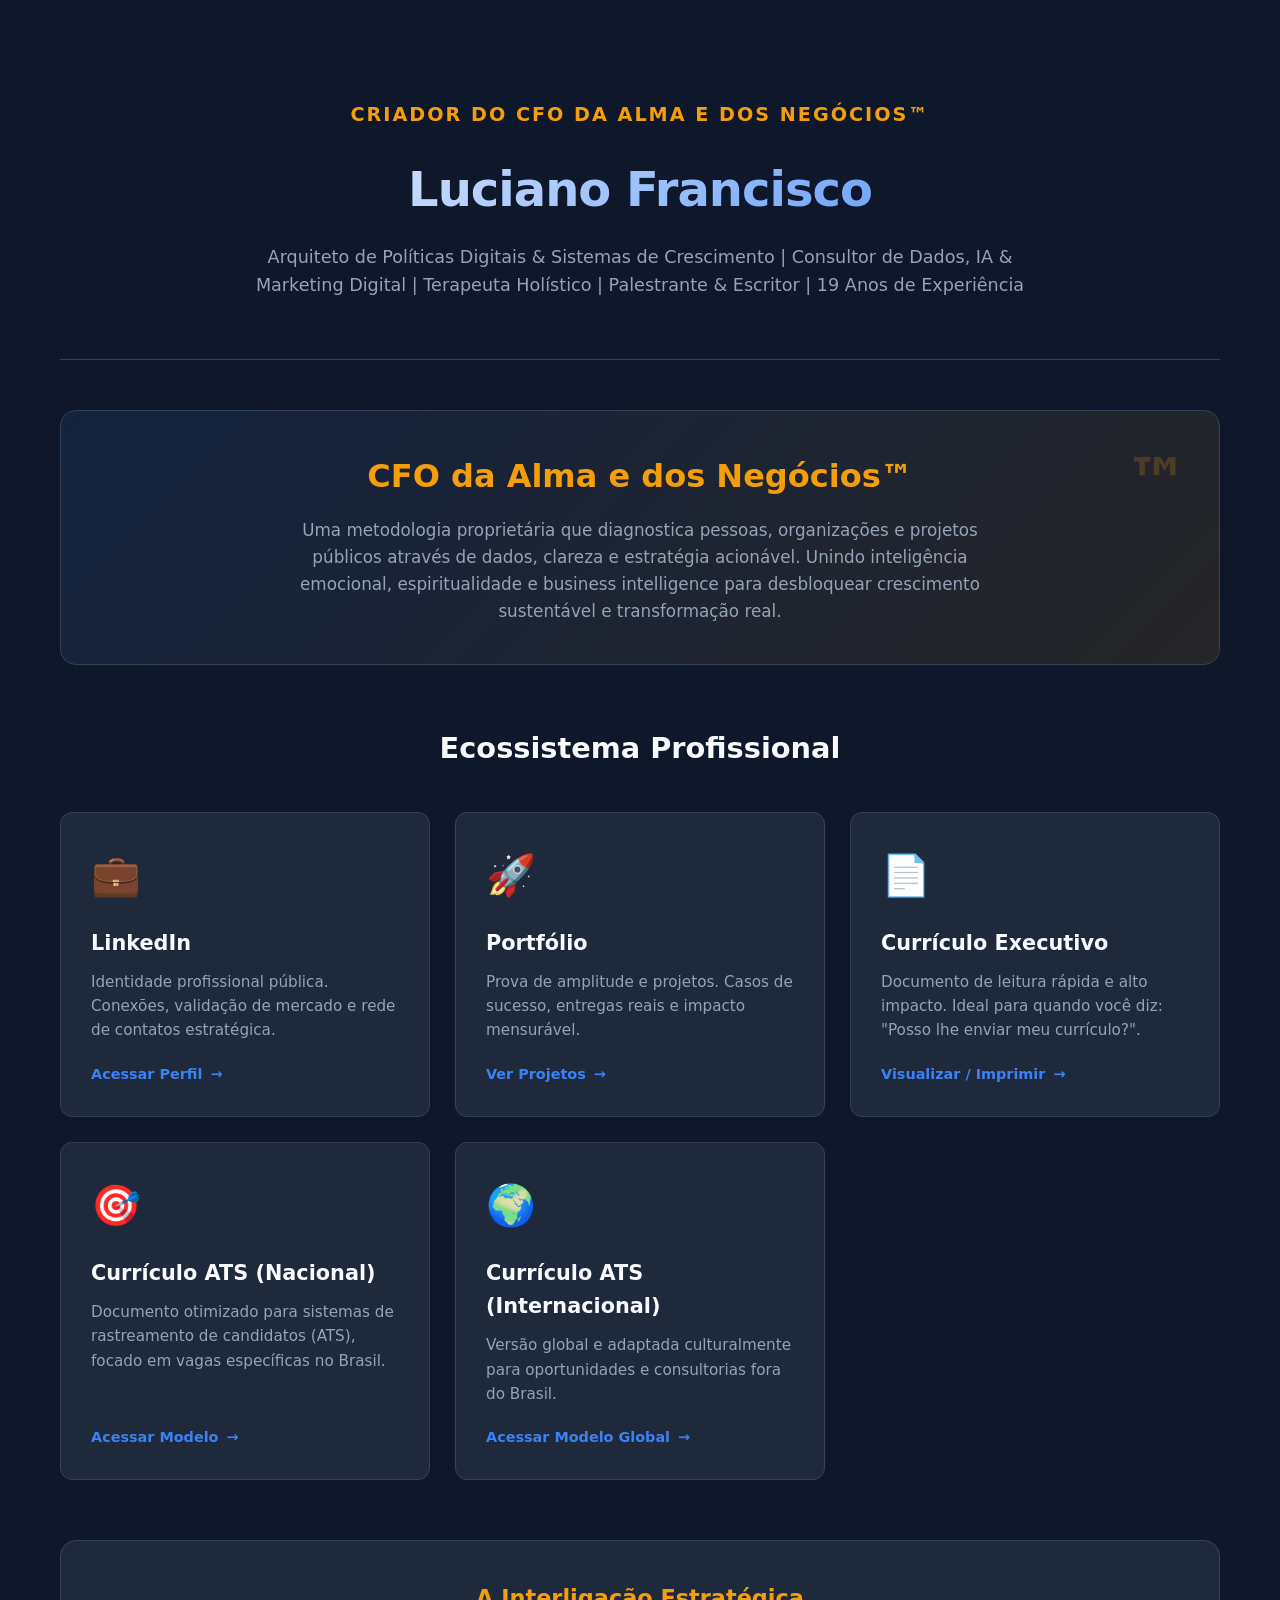
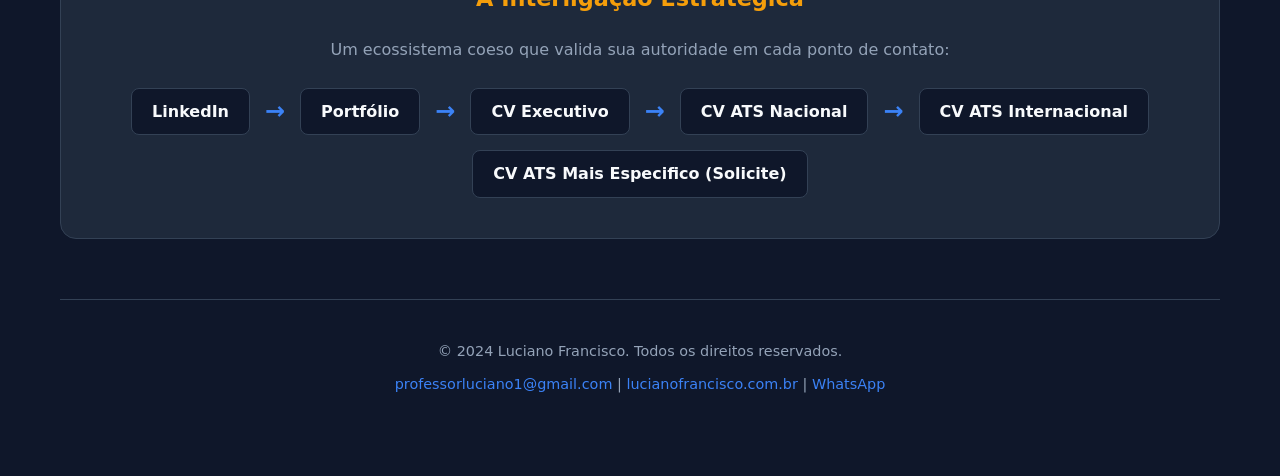
==== commit 67e1ffe3: "Fix LinkedIn link and update CV ATS items" ====
--- a/index.html
+++ b/index.html
@@ -256,7 +256,7 @@
         <h2 class="ecosystem-title">Ecossistema Profissional</h2>
         <div class="grid">
             <!-- LinkedIn -->
-            <a href="https://lucianofs.github.io/sumarioexecutivo/linkedin" target="_blank" class="card">
+            <a href="https://lucianofs.github.io/sumarioexecutivo/linkendin" target="_blank" class="card">
                 <div class="card-icon">💼</div>
                 <h3>LinkedIn</h3>
                 <p>Identidade profissional pública. Conexões, validação de mercado e rede de contatos estratégica.</p>
@@ -307,9 +307,10 @@
                 <span class="loop-arrow">→</span>
                 <span class="loop-item">CV Executivo</span>
                 <span class="loop-arrow">→</span>
-                <span class="loop-item">CV ATS</span>
+                <span class="loop-item">CV ATS Nacional</span>
                 <span class="loop-arrow">→</span>
-                <span class="loop-item">LinkedIn</span>
+                <span class="loop-item">CV ATS Internacional</span>
+                <span class="loop-item">CV ATS Mais Especifico (Solicite)</span>
             </div>
         </section>
 
